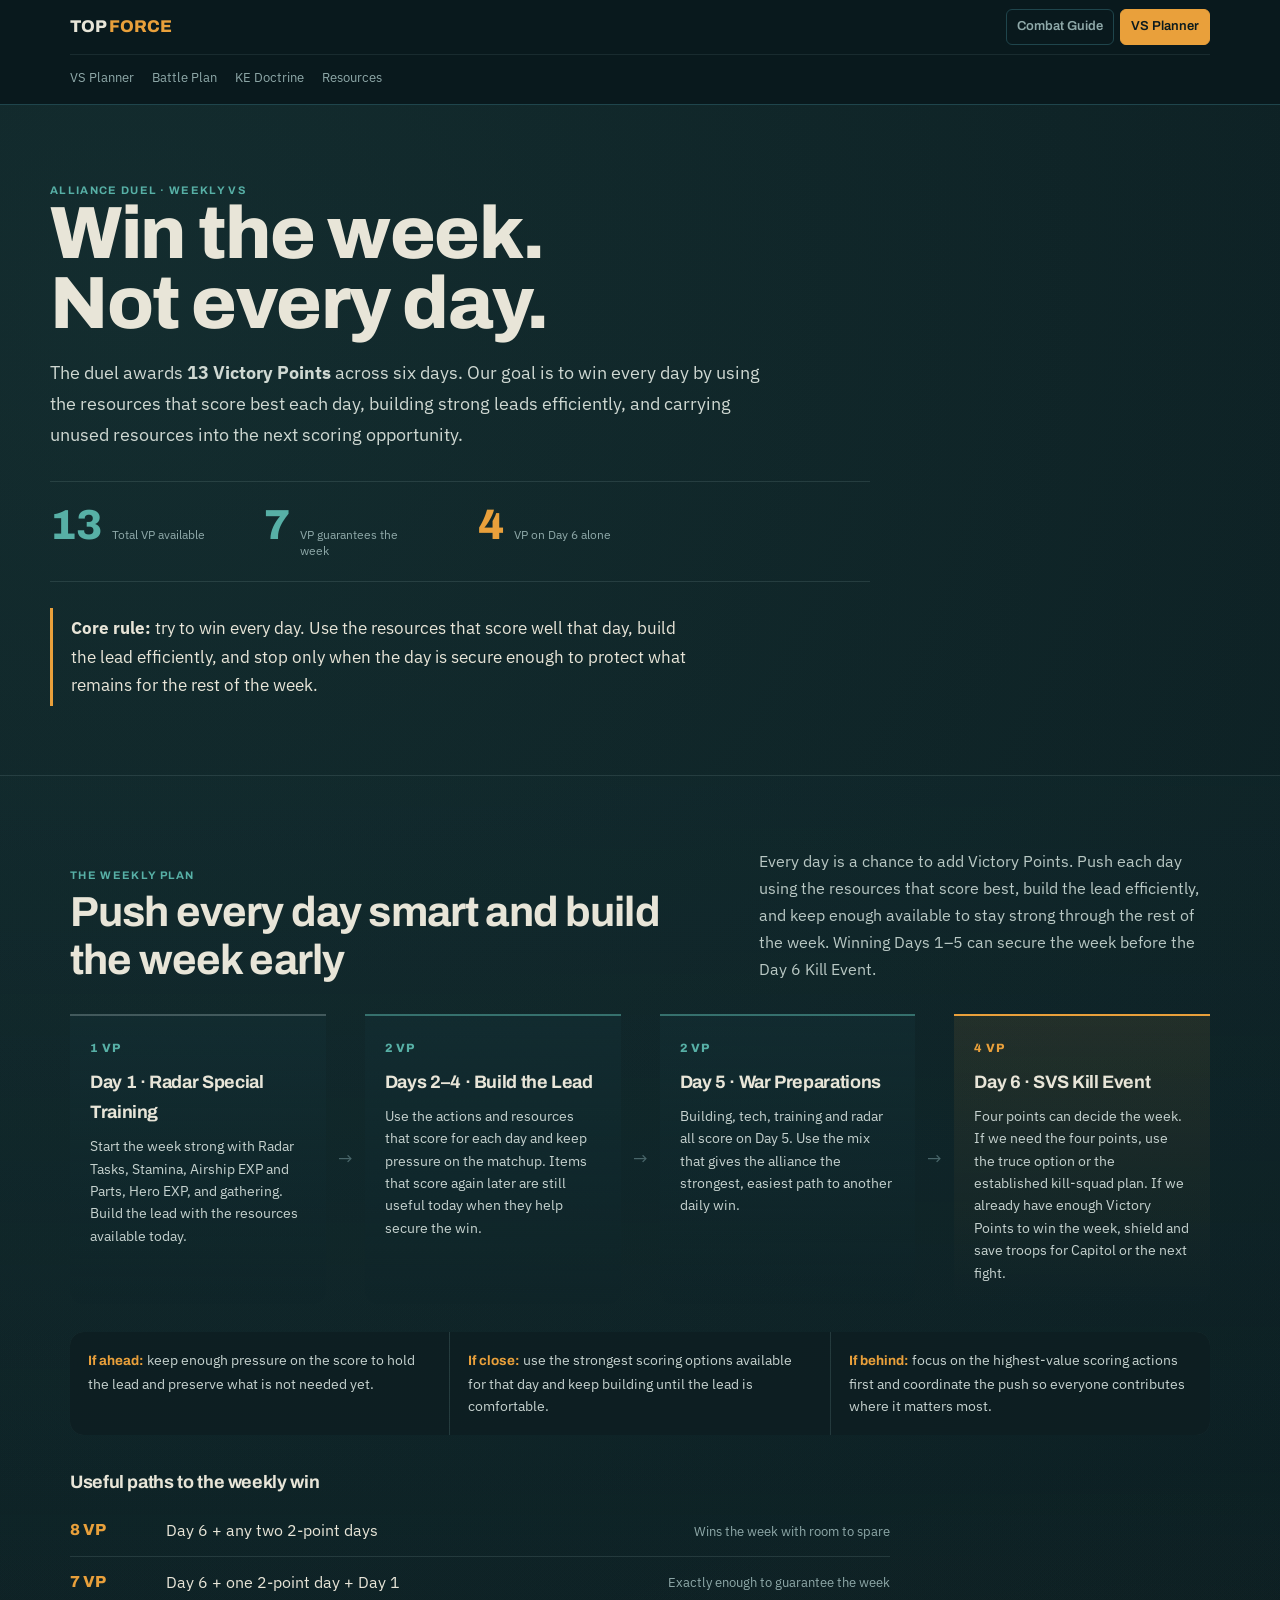
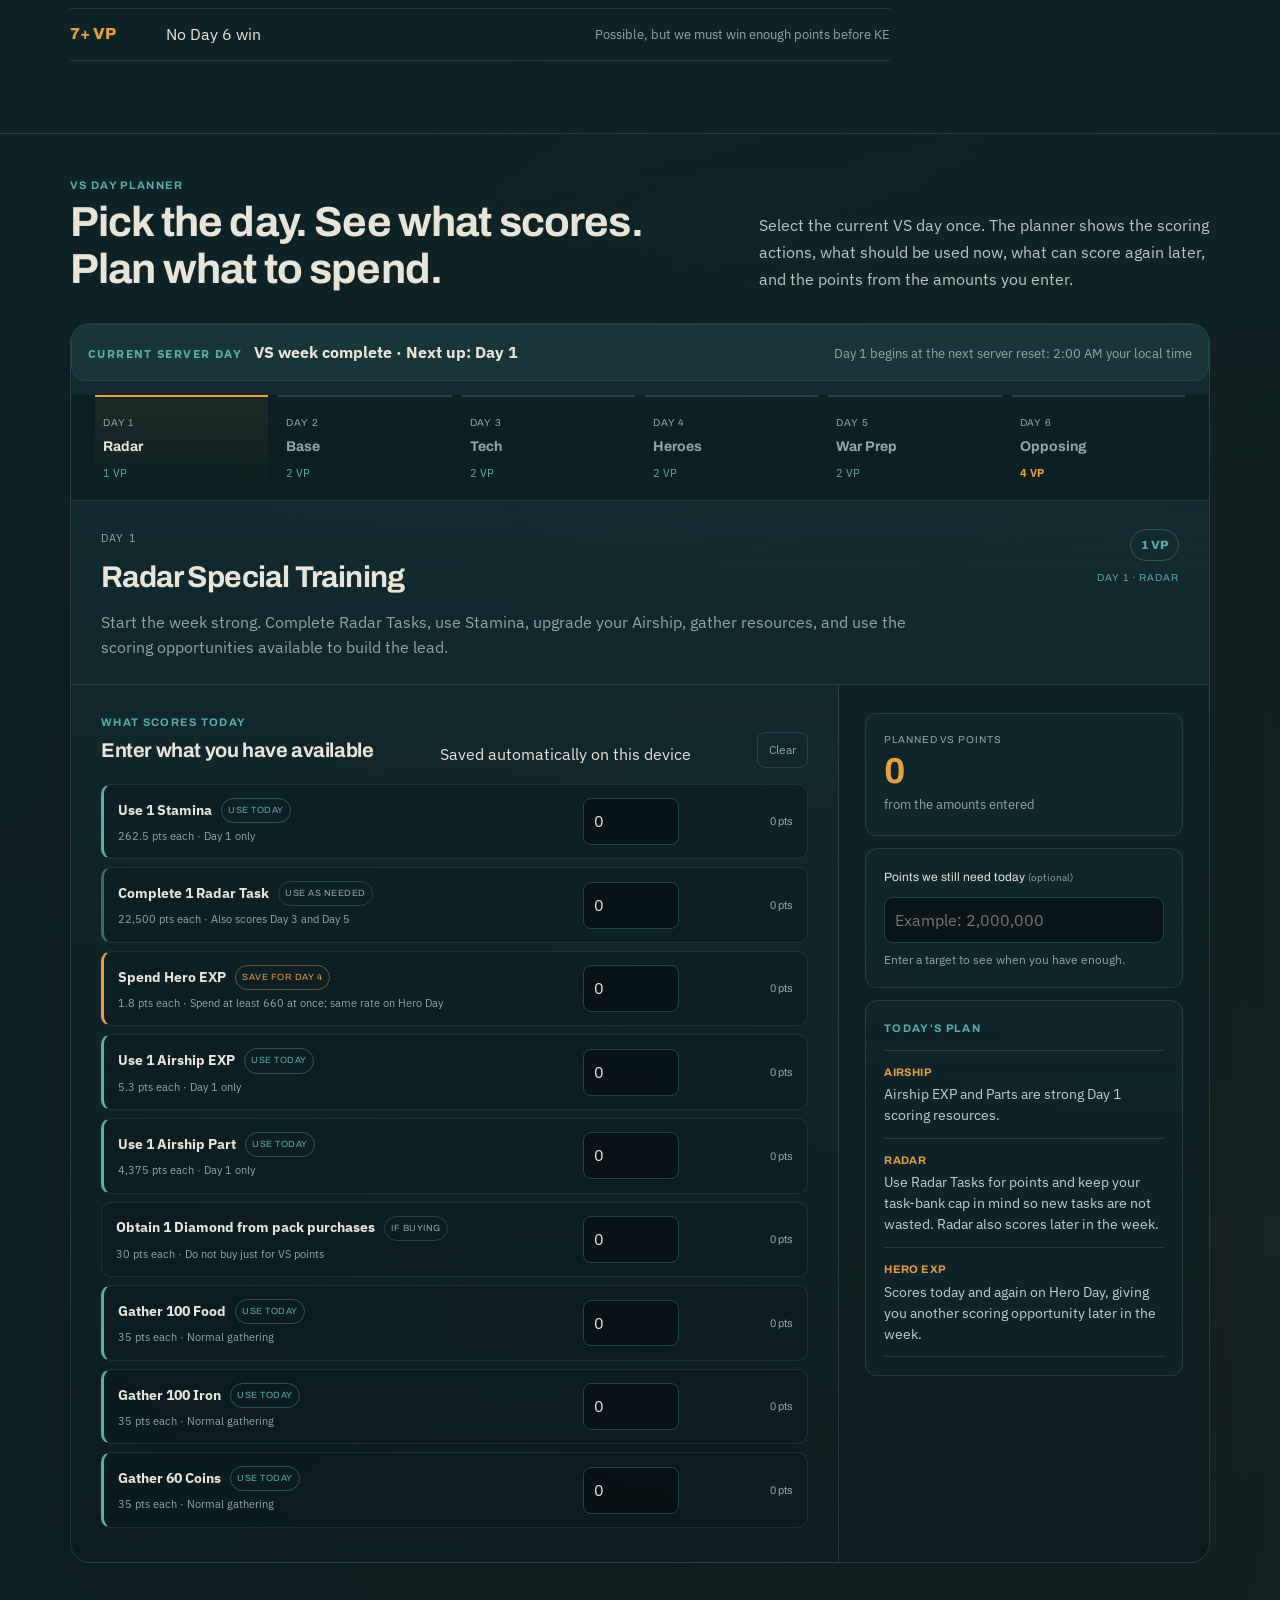
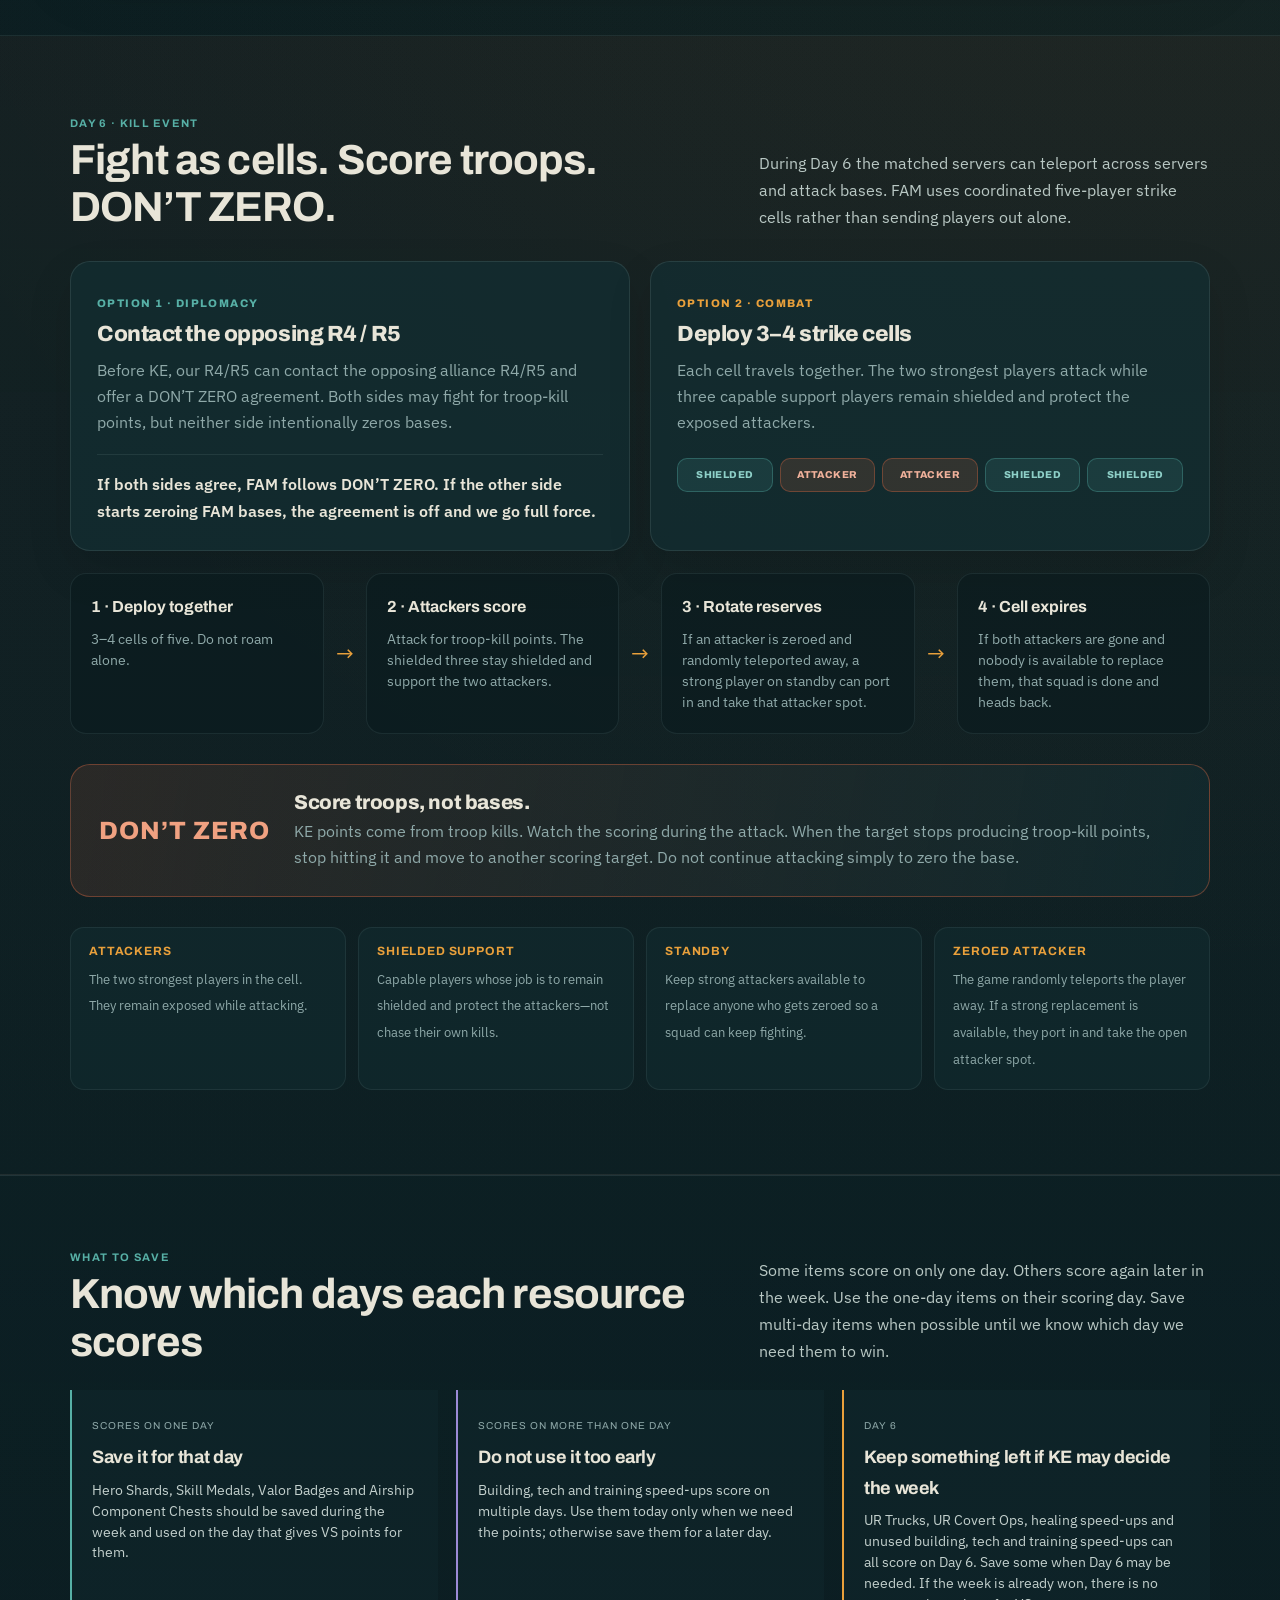
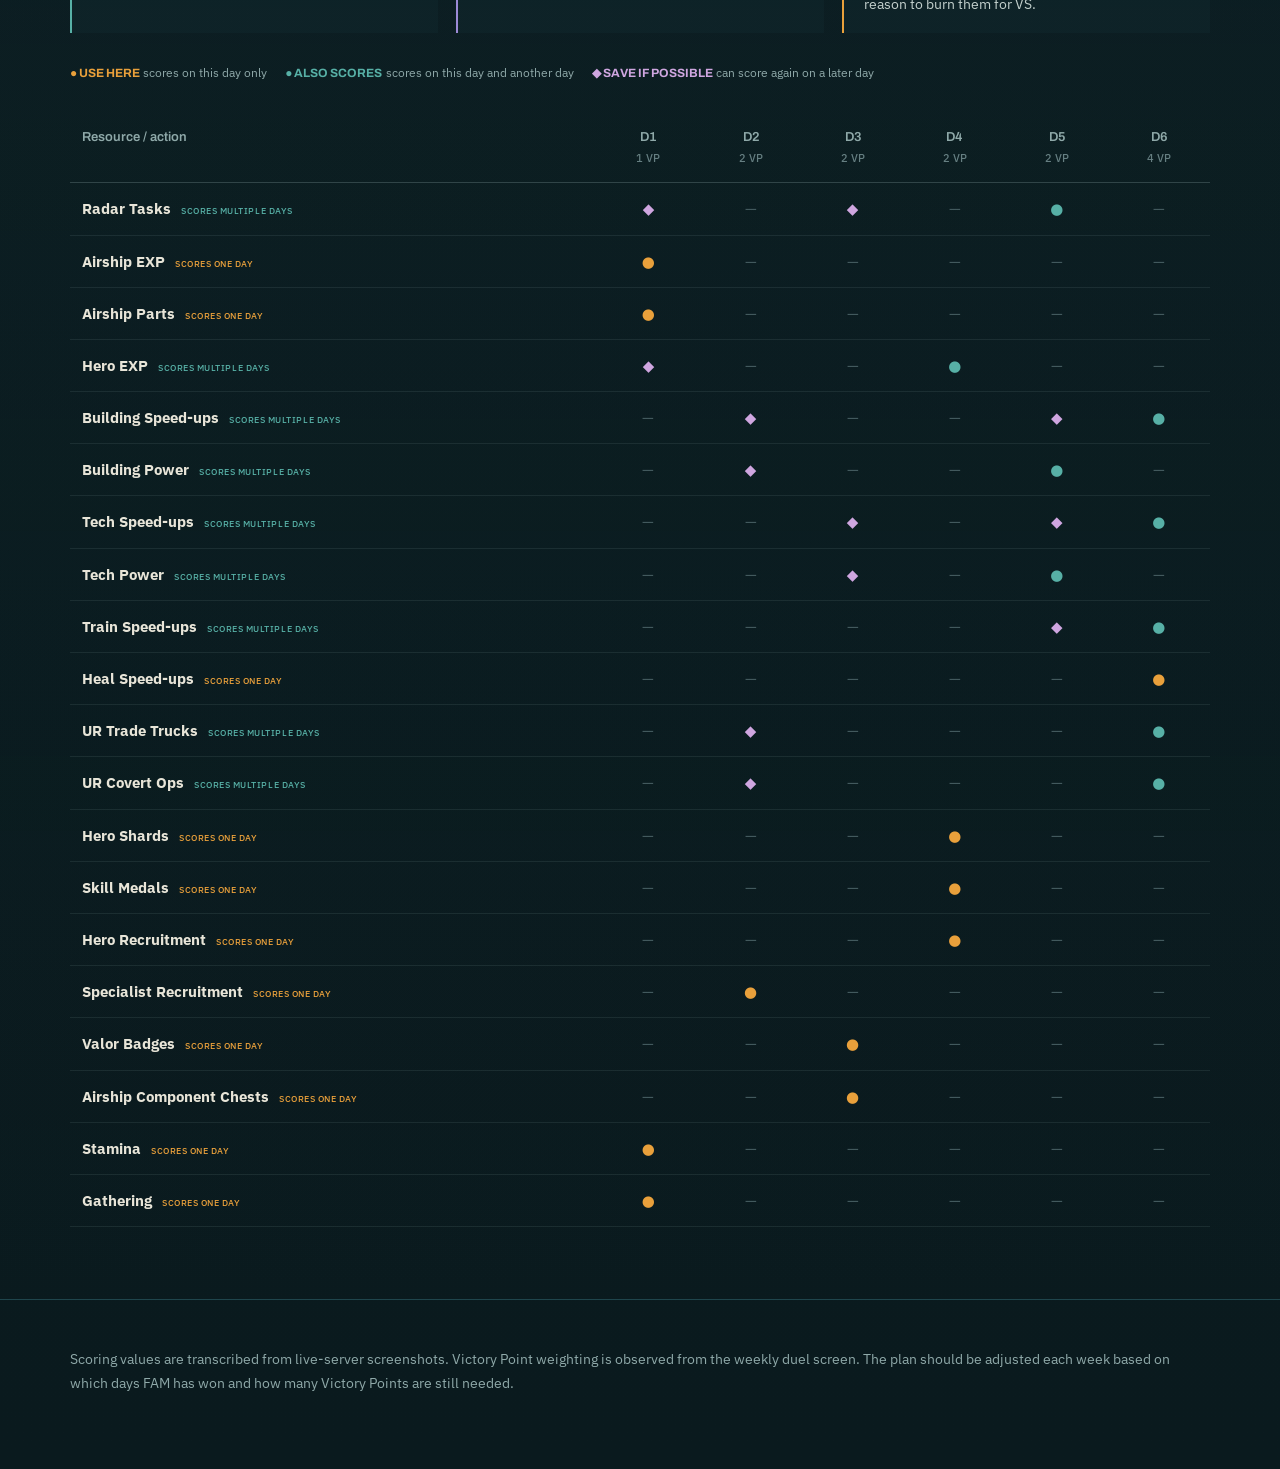
==== vs-battle.html @ 9bb554c8 "Add files via upload" ====
<!doctype html>
<html lang="en">
<head>
<meta charset="utf-8">
<meta name="viewport" content="width=device-width, initial-scale=1">
<title>Top Force — VS Battle Planner</title>
<link rel="preconnect" href="https://fonts.googleapis.com">
<link rel="preconnect" href="https://fonts.gstatic.com" crossorigin>
<link href="https://fonts.googleapis.com/css2?family=Archivo:wght@500;600;800&family=IBM+Plex+Sans:wght@400;500;600&display=swap" rel="stylesheet">
<link rel="stylesheet" href="./style.css">
</head>
<body class="vs-page">
<header class="top">
  <div class="wrap">
    <div class="brand">TOP <span>FORCE</span></div>
    <nav class="jump" aria-label="Sections">
      <a href="#planner">VS Planner</a><a href="#battleplan">Battle Plan</a><a href="#ke-doctrine">KE Doctrine</a><a href="#matrix">Resources</a>
    </nav>
    <div class="page-nav" aria-label="Guide pages"><a href="./index.html">Combat Guide</a><a class="active" href="./vs-battle.html">VS Planner</a></div>
  </div>
</header>

<div class="wrap hero vs-hero">
  <div class="hero-kicker">ALLIANCE DUEL · WEEKLY VS</div>
  <h1>Win the week.<br>Not every day.</h1>
  <p class="sub">The duel awards <b>13 Victory Points</b> across six days. Our goal is to win every day by using the resources that score best each day, building strong leads efficiently, and carrying unused resources into the next scoring opportunity.</p>
  <div class="vp-hero-row">
    <div class="vp-stat"><span>13</span><small>Total VP available</small></div>
    <div class="vp-stat"><span>7</span><small>VP guarantees the week</small></div>
    <div class="vp-stat critical"><span>4</span><small>VP on Day 6 alone</small></div>
  </div>
  <p class="thesis"><b>Core rule:</b> try to win every day. Use the resources that score well that day, build the lead efficiently, and stop only when the day is secure enough to protect what remains for the rest of the week.</p>
</div>

<section id="battleplan" class="soft-section">
  <div class="wrap">
    <div class="section-intro">
      <div><span class="section-kicker">THE WEEKLY PLAN</span><h2>Push every day smart and build the week early</h2></div>
      <p>Every day is a chance to add Victory Points. Push each day using the resources that score best, build the lead efficiently, and keep enough available to stay strong through the rest of the week. Winning Days 1–5 can secure the week before the Day 6 Kill Event.</p>
    </div>

    <div class="battle-path">
      <div class="path-card low"><div class="path-vp">1 VP</div><h3>Day 1 · Radar Special Training</h3><p>Start the week strong with Radar Tasks, Stamina, Airship EXP and Parts, Hero EXP, and gathering. Build the lead with the resources available today.</p></div>
      <div class="path-connector">→</div>
      <div class="path-card"><div class="path-vp">2 VP</div><h3>Days 2–4 · Build the Lead</h3><p>Use the actions and resources that score for each day and keep pressure on the matchup. Items that score again later are still useful today when they help secure the win.</p></div>
      <div class="path-connector">→</div>
      <div class="path-card"><div class="path-vp">2 VP</div><h3>Day 5 · War Preparations</h3><p>Building, tech, training and radar all score on Day 5. Use the mix that gives the alliance the strongest, easiest path to another daily win.</p></div>
      <div class="path-connector">→</div>
      <div class="path-card critical"><div class="path-vp">4 VP</div><h3>Day 6 · SVS Kill Event</h3><p>Four points can decide the week. If we need the four points, use the truce option or the established kill-squad plan. If we already have enough Victory Points to win the week, shield and save troops for Capitol or the next fight.</p></div>
    </div>

    <div class="decision-band">
      <div><b>If ahead:</b><span> keep enough pressure on the score to hold the lead and preserve what is not needed yet.</span></div>
      <div><b>If close:</b><span> use the strongest scoring options available for that day and keep building until the lead is comfortable.</span></div>
      <div><b>If behind:</b><span> focus on the highest-value scoring actions first and coordinate the push so everyone contributes where it matters most.</span></div>
    </div>

    <div class="win-combos">
      <h3>Useful paths to the weekly win</h3>
      <div class="combo-row"><span class="combo-score">8 VP</span><span>Day 6 + any two 2-point days</span><small>Wins the week with room to spare</small></div>
      <div class="combo-row"><span class="combo-score">7 VP</span><span>Day 6 + one 2-point day + Day 1</span><small>Exactly enough to guarantee the week</small></div>
      <div class="combo-row"><span class="combo-score">7+ VP</span><span>No Day 6 win</span><small>Possible, but we must win enough points before KE</small></div>
    </div>
  </div>
</section>

<section id="planner" class="planner-section">
  <div class="wrap">
    <div class="section-intro planner-intro">
      <div><span class="section-kicker">VS DAY PLANNER</span><h2>Pick the day. See what scores. Plan what to spend.</h2></div>
      <p>Select the current VS day once. The planner shows the scoring actions, what should be used now, what can score again later, and the points from the amounts you enter.</p>
    </div>

    <div class="planner-shell">
      <div class="server-day-status" id="serverDayStatus">
        <div><span class="server-day-kicker">CURRENT SERVER DAY</span><strong id="serverDayText">Checking...</strong></div>
        <small id="serverResetText"></small>
      </div>
      <div class="week-strip planner-tabs" id="dayTabs"></div>

      <div class="planner-head">
        <div>
          <div class="eyebrow" id="dayLabel">Day 1</div>
          <h3 id="dayName">Radar Special Training</h3>
          <p id="postureCopy" class="planner-posture-copy"></p>
        </div>
        <div class="planner-vp-block">
          <span class="vp-badge" id="dayVP">1 VP</span>
          <span class="posture-label" id="postureLabel">DAY 1 · RADAR</span>
        </div>
      </div>

      <div class="planner-layout">
        <div class="planner-main">
          <div class="planner-subhead">
            <div><span class="section-kicker">WHAT SCORES TODAY</span><h3>Enter what you have available</h3></div>
            <span class="planner-save-note">Saved automatically on this device</span>
            <button class="planner-clear" id="plannerClear" type="button">Clear</button>
          </div>
          <div class="planner-fields" id="plannerFields"></div>
        </div>

        <aside class="planner-side">
          <div class="planner-total-card">
            <span>PLANNED VS POINTS</span>
            <strong id="plannerTotal">0</strong>
            <small>from the amounts entered</small>
          </div>

          <div class="planner-target-card">
            <label for="plannerTarget">Points we still need today <small>(optional)</small></label>
            <input id="plannerTarget" type="number" min="0" step="1" placeholder="Example: 2,000,000">
            <div class="planner-target-status" id="plannerTargetStatus">Enter a target to see when you have enough.</div>
          </div>

          <div class="planner-advice-card">
            <span class="section-kicker">TODAY'S PLAN</span>
            <div id="dayAdvice"></div>
          </div>
        </aside>
      </div>
    </div>
  </div>
</section>

<section id="ke-doctrine" class="ke-section">
  <div class="wrap">
    <div class="section-intro">
      <div><span class="section-kicker">DAY 6 · KILL EVENT</span><h2>Fight as cells. Score troops. DON’T ZERO.</h2></div>
      <p>During Day 6 the matched servers can teleport across servers and attack bases. FAM uses coordinated five-player strike cells rather than sending players out alone.</p>
    </div>

    <div class="ke-command-grid">
      <div class="ke-card truce-card">
        <span class="ke-step">OPTION 1 · DIPLOMACY</span>
        <h3>Contact the opposing R4 / R5</h3>
        <p>Before KE, our R4/R5 can contact the opposing alliance R4/R5 and offer a DON’T ZERO agreement. Both sides may fight for troop-kill points, but neither side intentionally zeros bases.</p>
        <div class="ke-rule">If both sides agree, FAM follows DON’T ZERO. If the other side starts zeroing FAM bases, the agreement is off and we go full force.</div>
      </div>
      <div class="ke-card combat-card">
        <span class="ke-step">OPTION 2 · COMBAT</span>
        <h3>Deploy 3–4 strike cells</h3>
        <p>Each cell travels together. The two strongest players attack while three capable support players remain shielded and protect the exposed attackers.</p>
        <div class="cell-line"><span class="defender">SHIELDED</span><span class="attacker">ATTACKER</span><span class="attacker">ATTACKER</span><span class="defender">SHIELDED</span><span class="defender">SHIELDED</span></div>
      </div>
    </div>

    <div class="ke-flow">
      <div class="ke-flow-card"><b>1 · Deploy together</b><span>3–4 cells of five. Do not roam alone.</span></div>
      <div class="ke-flow-arrow">→</div>
      <div class="ke-flow-card"><b>2 · Attackers score</b><span>Attack for troop-kill points. The shielded three stay shielded and support the two attackers.</span></div>
      <div class="ke-flow-arrow">→</div>
      <div class="ke-flow-card"><b>3 · Rotate reserves</b><span>If an attacker is zeroed and randomly teleported away, a strong player on standby can port in and take that attacker spot.</span></div>
      <div class="ke-flow-arrow">→</div>
      <div class="ke-flow-card"><b>4 · Cell expires</b><span>If both attackers are gone and nobody is available to replace them, that squad is done and heads back.</span></div>
    </div>

    <div class="dont-zero">
      <div class="dz-mark">DON’T ZERO</div>
      <div><h3>Score troops, not bases.</h3><p>KE points come from troop kills. Watch the scoring during the attack. When the target stops producing troop-kill points, stop hitting it and move to another scoring target. Do not continue attacking simply to zero the base.</p></div>
    </div>

    <div class="ke-notes">
      <div><b>Attackers</b><span>The two strongest players in the cell. They remain exposed while attacking.</span></div>
      <div><b>Shielded support</b><span>Capable players whose job is to remain shielded and protect the attackers—not chase their own kills.</span></div>
      <div><b>Standby</b><span>Keep strong attackers available to replace anyone who gets zeroed so a squad can keep fighting.</span></div>
      <div><b>Zeroed attacker</b><span>The game randomly teleports the player away. If a strong replacement is available, they port in and take the open attacker spot.</span></div>
    </div>
  </div>
</section>

<section id="matrix" class="soft-section">
  <div class="wrap">
    <div class="section-intro compact">
      <div><span class="section-kicker">WHAT TO SAVE</span><h2>Know which days each resource scores</h2></div>
      <p>Some items score on only one day. Others score again later in the week. Use the one-day items on their scoring day. Save multi-day items when possible until we know which day we need them to win.</p>
    </div>

    <div class="resource-rule-grid">
      <div class="resource-rule"><span>SCORES ON ONE DAY</span><h3>Save it for that day</h3><p>Hero Shards, Skill Medals, Valor Badges and Airship Component Chests should be saved during the week and used on the day that gives VS points for them.</p></div>
      <div class="resource-rule flex"><span>SCORES ON MORE THAN ONE DAY</span><h3>Do not use it too early</h3><p>Building, tech and training speed-ups score on multiple days. Use them today only when we need the points; otherwise save them for a later day.</p></div>
      <div class="resource-rule critical"><span>DAY 6</span><h3>Keep something left if KE may decide the week</h3><p>UR Trucks, UR Covert Ops, healing speed-ups and unused building, tech and training speed-ups can all score on Day 6. Save some when Day 6 may be needed. If the week is already won, there is no reason to burn them for VS.</p></div>
    </div>

    <div class="matrix-wrap">
      <div class="legend"><span><b class="ldedicated">● USE HERE</b> scores on this day only</span><span><b class="lscore">● ALSO SCORES</b> scores on this day and another day</span><span><b class="lreserve">◆ SAVE IF POSSIBLE</b> can score again on a later day</span></div>
      <div style="overflow-x:auto">
        <table class="matrix">
          <thead><tr><th>Resource / action</th><th>D1<br><small>1 VP</small></th><th>D2<br><small>2 VP</small></th><th>D3<br><small>2 VP</small></th><th>D4<br><small>2 VP</small></th><th>D5<br><small>2 VP</small></th><th>D6<br><small>4 VP</small></th></tr></thead>
          <tbody id="matrixBody"></tbody>
        </table>
      </div>
    </div>
  </div>
</section>

<footer><div class="wrap"><p>Scoring values are transcribed from live-server screenshots. Victory Point weighting is observed from the weekly duel screen. The plan should be adjusted each week based on which days FAM has won and how many Victory Points are still needed.</p></div></footer>

<script>
const DAYS={
1:{name:'Radar Special Training',vp:1,posture:'DAY 1 · RADAR',postureCopy:'Start the week strong. Complete Radar Tasks, use Stamina, upgrade your Airship, gather resources, and use the scoring opportunities available to build the lead.',scores:[
 {label:'Use 1 Stamina',rate:262.5,status:'USE TODAY',tone:'use',note:'Day 1 only'},
 {label:'Complete 1 Radar Task',rate:22500,status:'USE AS NEEDED',tone:'flex',note:'Also scores Day 3 and Day 5'},
 {label:'Spend Hero EXP',rate:1.8,status:'SAVE FOR DAY 4',tone:'save',note:'Spend at least 660 at once; same rate on Hero Day'},
 {label:'Use 1 Airship EXP',rate:5.3,status:'USE TODAY',tone:'use',note:'Day 1 only'},
 {label:'Use 1 Airship Part',rate:4375,status:'USE TODAY',tone:'use',note:'Day 1 only'},
 {label:'Obtain 1 Diamond from pack purchases',rate:30,status:'IF BUYING',tone:'neutral',note:'Do not buy just for VS points'},
 {label:'Gather 100 Food',rate:35,status:'USE TODAY',tone:'use',note:'Normal gathering'},
 {label:'Gather 100 Iron',rate:35,status:'USE TODAY',tone:'use',note:'Normal gathering'},
 {label:'Gather 60 Coins',rate:35,status:'USE TODAY',tone:'use',note:'Normal gathering'}],
 advice:['AIRSHIP: Airship EXP and Parts are strong Day 1 scoring resources.','RADAR: Use Radar Tasks for points and keep your task-bank cap in mind so new tasks are not wasted. Radar also scores later in the week.','HERO EXP: Scores today and again on Hero Day, giving you another scoring opportunity later in the week.']},
2:{name:'Base Development',vp:2,posture:'2 VP DAY',postureCopy:'Use the items that naturally belong on Day 2 first. Building speed-ups can score again on Day 5 and Day 6, so do not burn them unless we need the points.',scores:[
 {label:'1 minute Building Speed-up',rate:112.5,status:'SAVE IF POSSIBLE',tone:'save',note:'Also scores Day 5 and Day 6'},
 {label:'Increase Building Power by 1',rate:19.5,status:'USE WITH UPGRADES',tone:'flex',note:'Also scores Day 5'},
 {label:'Escort 1 UR Trade Truck',rate:175000,status:'USE TODAY',tone:'use',note:'Also scores Day 6'},
 {label:'Complete 1 UR Covert Ops',rate:131250,status:'USE TODAY',tone:'use',note:'Also scores Day 6'},
 {label:'Obtain 1 Diamond from pack purchases',rate:30,status:'IF BUYING',tone:'neutral',note:'Do not buy just for VS points'},
 {label:'Recruit Specialists 1 time',rate:2625,status:'USE TODAY',tone:'use',note:'Day 2 scoring'}],
 advice:['USE: UR Trucks, UR Covert Ops and Specialist recruits saved for Day 2.','BUILD: Complete upgrades you already need.','SAVE: Building speed-ups if the day is secure; they score again later.']},
3:{name:'Tech Advancements',vp:2,posture:'TECH DAY',postureCopy:'Valor Badges and Airship Component Chests belong here. Tech speed-ups score again on Day 5 and Day 6, so use only what we need.',scores:[
 {label:'1 minute Tech Speed-up',rate:112.5,status:'SAVE IF POSSIBLE',tone:'save',note:'Also scores Day 5 and Day 6'},
 {label:'Increase Tech Power by 1',rate:19,status:'USE WITH UPGRADES',tone:'flex',note:'Also scores Day 5'},
 {label:'Use 1 Valor Badge',rate:525,status:'USE TODAY',tone:'use',note:'Day 3 only'},
 {label:'Complete 1 Radar Task',rate:22500,status:'USE AS NEEDED',tone:'flex',note:'Also scores Day 5'},
 {label:'Obtain 1 Diamond from pack purchases',rate:30,status:'IF BUYING',tone:'neutral',note:'Do not buy just for VS points'},
 {label:'Open 1 Lv.1 Airship Component Chest',rate:1925,status:'USE TODAY',tone:'use',note:'Day 3 only'},
 {label:'Open 1 Lv.2 Airship Component Chest',rate:5775,status:'USE TODAY',tone:'use',note:'Day 3 only'},
 {label:'Open 1 Lv.3 Airship Component Chest',rate:17500,status:'USE TODAY',tone:'use',note:'Day 3 only'},
 {label:'Open 1 Lv.4 Airship Component Chest',rate:52500,status:'EVENT LISTED',tone:'neutral',note:'Not yet seen in normal inventory'},
 {label:'Open 1 Lv.5 Airship Component Chest',rate:157500,status:'EVENT LISTED',tone:'neutral',note:'Not yet seen in normal inventory'},
 {label:'Open 1 Lv.6 Airship Component Chest',rate:472500,status:'EVENT LISTED',tone:'neutral',note:'Not yet seen in normal inventory'}],
 advice:['USE: Valor Badges and Airship Component Chests.','RADAR: Use if needed, but it also scores Day 5.','SAVE: Tech speed-ups if the day is secure because they score again on Days 5 and 6.']},
4:{name:'Heroes Progression',vp:2,posture:'HERO DAY',postureCopy:'This is where the Hero resources saved during the week should be used. Hero recruiting, shards, medals and Hero EXP all score here.',scores:[
 {label:'Recruit Heroes 1 time',rate:3375,status:'USE TODAY',tone:'use',note:'Hero Day'},
 {label:'Spend Hero EXP',rate:1.8,status:'USE TODAY',tone:'use',note:'Spend at least 660 at once'},
 {label:'Use 1 UR Hero Shard',rate:17500,status:'USE TODAY',tone:'use',note:'Hero Day'},
 {label:'Use 1 SSR Hero Shard',rate:6125,status:'USE TODAY',tone:'use',note:'Hero Day'},
 {label:'Use 1 SR Hero Shard',rate:1750,status:'USE TODAY',tone:'use',note:'Hero Day'},
 {label:'Use 1 Skill Medal',rate:17.5,status:'USE TODAY',tone:'use',note:'Hero Day'},
 {label:'Obtain 1 Diamond from pack purchases',rate:30,status:'IF BUYING',tone:'neutral',note:'Do not buy just for VS points'}],
 advice:['USE: Hero Shards, Skill Medals and Hero recruitment saved during the week.','USE: Hero EXP here whenever possible.','STOP: Once the day is secure, save remaining Hero resources for next week.']},
5:{name:'War Preparations',vp:2,posture:'WAR PREPARATIONS',postureCopy:'Building, tech, training and Radar all score on Day 5. This is a broad scoring day, so use what we need and stop once the day is secure.',scores:[
 {label:'Complete 1 Radar Task',rate:22500,status:'USE TODAY',tone:'use',note:'Last VS scoring day this week for Radar'},
 {label:'1 minute Building Speed-up',rate:112.5,status:'USE AS NEEDED',tone:'flex',note:'Also scores Day 6'},
 {label:'Increase Building Power by 1',rate:19.5,status:'USE TODAY',tone:'use',note:'Building scoring'},
 {label:'1 minute Tech Speed-up',rate:112.5,status:'USE AS NEEDED',tone:'flex',note:'Also scores Day 6'},
 {label:'Increase Tech Power by 1',rate:19,status:'USE TODAY',tone:'use',note:'Tech scoring'},
 {label:'1 minute Train Speed-up',rate:112.5,status:'USE AS NEEDED',tone:'flex',note:'Also scores Day 6'},
 {label:'Train 1 Lv.1 unit',rate:38,status:'USE TODAY',tone:'use',note:'Training score'},
 {label:'Train 1 Lv.2 unit',rate:57,status:'USE TODAY',tone:'use',note:'Training score'},
 {label:'Train 1 Lv.3 unit',rate:76,status:'USE TODAY',tone:'use',note:'Training score'},
 {label:'Train 1 Lv.4 unit',rate:95,status:'USE TODAY',tone:'use',note:'Training score'},
 {label:'Train 1 Lv.5 unit',rate:114,status:'USE TODAY',tone:'use',note:'Training score'},
 {label:'Train 1 Lv.6 unit',rate:133,status:'USE TODAY',tone:'use',note:'Training score'},
 {label:'Train 1 Lv.7 unit',rate:152,status:'USE TODAY',tone:'use',note:'Training score'},
 {label:'Train 1 Lv.8 unit',rate:171,status:'USE TODAY',tone:'use',note:'Training score'},
 {label:'Train 1 Lv.9 unit',rate:190,status:'USE TODAY',tone:'use',note:'Training score'},
 {label:'Train 1 Lv.10 unit',rate:209,status:'USE TODAY',tone:'use',note:'Training score'},
 {label:'Obtain 1 Diamond from pack purchases',rate:30,status:'IF BUYING',tone:'neutral',note:'Do not buy just for VS points'}],
 advice:['USE: Building, tech, training and Radar as needed.','UPGRADE: Use the event to complete upgrades you already want.','STOP: Once Day 5 is won, keep remaining speed-ups for Day 6 if needed or next week.']},
6:{name:'Opposing Forces · SVS Kill Event',vp:4,posture:'SVS KILL EVENT',postureCopy:'Day 6 is worth four Victory Points. If the week still depends on it, fight using the established plan. If the week is already mathematically won, shield and preserve troops for Capitol.',scores:[
 {label:'Escort 1 UR Trade Truck',rate:175000,status:'USE TODAY',tone:'use',note:'Day 6 scoring'},
 {label:'Complete 1 UR Covert Ops',rate:131250,status:'USE TODAY',tone:'use',note:'Day 6 scoring'},
 {label:'1 minute Building Speed-up',rate:112.5,status:'USE IF NEEDED',tone:'flex',note:'Use only if Day 6 points matter'},
 {label:'1 minute Tech Speed-up',rate:112.5,status:'USE IF NEEDED',tone:'flex',note:'Use only if Day 6 points matter'},
 {label:'1 minute Train Speed-up',rate:112.5,status:'USE IF NEEDED',tone:'flex',note:'Use only if Day 6 points matter'},
 {label:'1 minute Heal Speed-up',rate:112.5,status:'USE IF FIGHTING',tone:'flex',note:'Combat recovery'},
 {label:'Kill 1 Lv.1 enemy unit',rate:3.8,status:'KE SCORE',tone:'combat',note:'Troop kill'},
 {label:'Kill 1 Lv.2 enemy unit',rate:5.7,status:'KE SCORE',tone:'combat',note:'Troop kill'},
 {label:'Kill 1 Lv.3 enemy unit',rate:7.6,status:'KE SCORE',tone:'combat',note:'Troop kill'},
 {label:'Kill 1 Lv.4 enemy unit',rate:9.5,status:'KE SCORE',tone:'combat',note:'Troop kill'},
 {label:'Kill 1 Lv.5 enemy unit',rate:11.4,status:'KE SCORE',tone:'combat',note:'Troop kill'},
 {label:'Kill 1 Lv.6 enemy unit',rate:13.3,status:'KE SCORE',tone:'combat',note:'Troop kill'},
 {label:'Kill 1 Lv.7 enemy unit',rate:15.2,status:'KE SCORE',tone:'combat',note:'Troop kill'},
 {label:'Kill 1 Lv.8 enemy unit',rate:17.1,status:'KE SCORE',tone:'combat',note:'Troop kill'},
 {label:'Kill 1 Lv.9 enemy unit',rate:19,status:'KE SCORE',tone:'combat',note:'Troop kill'},
 {label:'Kill 1 Lv.10 enemy unit',rate:20.9,status:'KE SCORE',tone:'combat',note:'Troop kill'},
 {label:'Lose 1 Lv.1 own unit',rate:3.5,status:'KE SCORE',tone:'combat',note:'Own troop loss also scores'},
 {label:'Lose 1 Lv.2 own unit',rate:5.3,status:'KE SCORE',tone:'combat',note:'Own troop loss also scores'},
 {label:'Lose 1 Lv.3 own unit',rate:7,status:'KE SCORE',tone:'combat',note:'Own troop loss also scores'},
 {label:'Lose 1 Lv.4 own unit',rate:8.8,status:'KE SCORE',tone:'combat',note:'Own troop loss also scores'},
 {label:'Lose 1 Lv.5 own unit',rate:10.5,status:'KE SCORE',tone:'combat',note:'Own troop loss also scores'},
 {label:'Lose 1 Lv.6 own unit',rate:12.3,status:'KE SCORE',tone:'combat',note:'Own troop loss also scores'},
 {label:'Lose 1 Lv.7 own unit',rate:14,status:'KE SCORE',tone:'combat',note:'Own troop loss also scores'},
 {label:'Lose 1 Lv.8 own unit',rate:15.8,status:'KE SCORE',tone:'combat',note:'Own troop loss also scores'},
 {label:'Lose 1 Lv.9 own unit',rate:17.5,status:'KE SCORE',tone:'combat',note:'Own troop loss also scores'},
 {label:'Lose 1 Lv.10 own unit',rate:19.3,status:'KE SCORE',tone:'combat',note:'Own troop loss also scores'},
 {label:'Obtain 1 Diamond from pack purchases',rate:30,status:'IF BUYING',tone:'neutral',note:'Do not buy just for VS points'}],
 advice:['DON’T ZERO: R4/R5 can ask the opposing alliance to fight for troop-kill points without intentionally zeroing bases.','IF THEY ZERO US: The agreement is off and FAM goes full force.','KILL SQUADS: Use the established 3–4 squads of five with 2 attackers and 3 shielded support.','IF WEEK IS WON: Shield and preserve troops/resources for Capitol instead.']}
};
const SHORT=['Radar','Base','Tech','Heroes','War Prep','Opposing'];
const fmt=n=>Number(n).toLocaleString(undefined,{maximumFractionDigits:1});
const tabs=document.getElementById('dayTabs');
const STORAGE_KEY='topForceVsPlannerV1';
let plannerState={activeDay:1,values:{},targets:{}};
try{
 const saved=localStorage.getItem(STORAGE_KEY);
 if(saved) plannerState={...plannerState,...JSON.parse(saved)};
}catch(e){}
function getServerVsDay(){
 // Server reset is 02:00 UTC (10 PM Eastern while daylight saving time is active).
 // Shift UTC back two hours so midnight in the shifted date equals server reset.
 const now=new Date();
 const serverDate=new Date(now.getTime()-(2*60*60*1000));
 const dow=serverDate.getUTCDay(); // Sun=0, Mon=1 ... Sat=6
 return dow>=1 && dow<=6 ? dow : 0;
}
function getNextReset(){
 const now=new Date();
 const y=now.getUTCFullYear(),m=now.getUTCMonth(),d=now.getUTCDate();
 let reset=new Date(Date.UTC(y,m,d,2,0,0,0));
 if(reset<=now) reset=new Date(reset.getTime()+24*60*60*1000);
 return reset;
}
const detectedServerDay=getServerVsDay();
let activeDay=detectedServerDay || 1;
function savePlannerState(){
 plannerState.activeDay=activeDay;
 try{localStorage.setItem(STORAGE_KEY,JSON.stringify(plannerState));}catch(e){}
}
function getDayValues(d){return plannerState.values[String(d)]||{};}
function setDayValue(d,label,value){
 const key=String(d);
 if(!plannerState.values[key]) plannerState.values[key]={};
 if(value==='' || Number(value)===0) delete plannerState.values[key][label];
 else plannerState.values[key][label]=value;
 savePlannerState();
}
for(let d=1;d<=6;d++){
 const b=document.createElement('button'); b.className='week-day'; b.dataset.day=d;
 b.innerHTML='<span class="day-num">DAY '+d+'</span><strong>'+SHORT[d-1]+'</strong><span class="day-vp">'+DAYS[d].vp+' VP</span>';
 if(detectedServerDay===d){ b.classList.add('server-today'); b.setAttribute('data-today','TODAY'); }
 b.addEventListener('click',()=>showDay(d)); tabs.appendChild(b);
}
function updateServerDayStatus(){
 const reset=getNextReset();
 const resetText=reset.toLocaleTimeString([], {hour:'numeric',minute:'2-digit'});
 if(detectedServerDay){
   document.getElementById('serverDayText').textContent='Day '+detectedServerDay+' · '+DAYS[detectedServerDay].name;
   document.getElementById('serverResetText').textContent='Next server reset: '+resetText+' your local time';
 }else{
   document.getElementById('serverDayText').textContent='VS week complete · Next up: Day 1';
   document.getElementById('serverResetText').textContent='Day 1 begins at the next server reset: '+resetText+' your local time';
 }
}
updateServerDayStatus();
function fieldMarkup(s,i){
 const saved=getDayValues(activeDay)[s.label] ?? 0;
 return '<div class="planner-field '+s.tone+'">'+
   '<div class="planner-field-copy"><div class="planner-field-title"><b>'+s.label+'</b><span class="planner-tag '+s.tone+'">'+s.status+'</span></div>'+
   '<small>'+fmt(s.rate)+' pts each · '+s.note+'</small></div>'+
   '<div class="planner-field-entry"><input type="number" min="0" step="1" value="'+saved+'" data-rate="'+s.rate+'" data-index="'+i+'" data-label="'+s.label.replace(/&/g,'&amp;').replace(/"/g,'&quot;')+'" aria-label="'+s.label+' amount"><span class="planner-field-points">0 pts</span></div></div>';
}
function showDay(d){
 activeDay=d;
 document.querySelectorAll('.week-day').forEach(b=>b.classList.toggle('active',+b.dataset.day===d));
 const x=DAYS[d];
 document.getElementById('dayLabel').textContent='Day '+d;
 document.getElementById('dayName').textContent=x.name;
 document.getElementById('dayVP').textContent=x.vp+' VP';
 document.getElementById('dayVP').classList.toggle('critical',x.vp===4);
 document.getElementById('postureLabel').textContent=x.posture;
 document.getElementById('postureLabel').classList.toggle('critical',x.vp===4);
 document.getElementById('postureCopy').textContent=x.postureCopy;
 document.getElementById('plannerFields').innerHTML=x.scores.map(fieldMarkup).join('');
 document.getElementById('dayAdvice').innerHTML='<div class="advice-stack">'+x.advice.map(a=>{const p=a.split(':');return '<div class="advice-item"><b>'+p[0]+'</b><span>'+p.slice(1).join(':')+'</span></div>'}).join('')+'</div>';
 document.getElementById('plannerTarget').value=plannerState.targets[String(d)] ?? '';
 document.querySelectorAll('#plannerFields input').forEach(i=>i.addEventListener('input',()=>{setDayValue(activeDay,i.dataset.label,i.value);calcPlanner();}));
 savePlannerState();
 calcPlanner();
}
function calcPlanner(){
 let total=0;
 document.querySelectorAll('#plannerFields input').forEach(i=>{
   const pts=(+i.value||0)*(+i.dataset.rate||0); total+=pts;
   i.closest('.planner-field-entry').querySelector('.planner-field-points').textContent=Math.round(pts).toLocaleString()+' pts';
 });
 document.getElementById('plannerTotal').textContent=Math.round(total).toLocaleString();
 updateTarget(total);
}
function updateTarget(total){
 const target=+document.getElementById('plannerTarget').value||0;
 const status=document.getElementById('plannerTargetStatus');
 status.classList.remove('enough','short');
 if(!target){status.textContent='Enter a target to see when you have enough.';return;}
 const diff=target-total;
 if(diff<=0){status.textContent='Target reached. Keep watching the score and use additional resources if the lead needs support.';status.classList.add('enough');}
 else{status.textContent=Math.round(diff).toLocaleString()+' more VS points needed.';status.classList.add('short');}
}
document.getElementById('plannerTarget').addEventListener('input',e=>{
 const key=String(activeDay);
 if(e.target.value==='') delete plannerState.targets[key];
 else plannerState.targets[key]=e.target.value;
 savePlannerState();
 calcPlanner();
});
document.getElementById('plannerClear').addEventListener('click',()=>{
 delete plannerState.values[String(activeDay)];
 document.querySelectorAll('#plannerFields input').forEach(i=>i.value=0);
 savePlannerState();
 calcPlanner();
});
showDay(activeDay);

const MATRIX=[
 ['Radar Tasks',[1,3,5]],['Airship EXP',[1]],['Airship Parts',[1]],['Hero EXP',[1,4]],
 ['Building Speed-ups',[2,5,6]],['Building Power',[2,5]],['Tech Speed-ups',[3,5,6]],['Tech Power',[3,5]],
 ['Train Speed-ups',[5,6]],['Heal Speed-ups',[6]],['UR Trade Trucks',[2,6]],['UR Covert Ops',[2,6]],
 ['Hero Shards',[4]],['Skill Medals',[4]],['Hero Recruitment',[4]],['Specialist Recruitment',[2]],
 ['Valor Badges',[3]],['Airship Component Chests',[3]],['Stamina',[1]],['Gathering',[1]]
];
document.getElementById('matrixBody').innerHTML=MATRIX.map(r=>{
 const last=Math.max(...r[1]); const oneDay=r[1].length===1; const label=oneDay?'scores one day':'scores multiple days';
 return '<tr><td><b>'+r[0]+'</b><small class="rowtype '+(oneDay?'dedicated':'flex')+'">'+label+'</small></td>'+[1,2,3,4,5,6].map(d=>{
   if(!r[1].includes(d)) return '<td class="no">—</td>';
   if(oneDay) return '<td class="best">●</td>';
   if(d<last) return '<td class="reserve">◆</td>';
   return '<td class="yes">●</td>';
 }).join('')+'</tr>';
}).join('');
</script>
</body>
</html>
---- style.css ----
:root{
  --void:#0A1A1E;
  --deep:#0E2328;
  --panel:#132E33;
  --line:#1F454C;
  --parch:#E8E5D8;
  --muted:#8FA9A9;
  --amber:#E9A03B;
  --teal:#57B0A6;
  --rust:#C4603F;
  --maxw:1180px;
}
*{box-sizing:border-box}
html{scroll-behavior:smooth}
@media (prefers-reduced-motion:reduce){html{scroll-behavior:auto}*{animation:none!important;transition:none!important}}
body{
  margin:0;background:var(--void);color:var(--parch);
  font-family:"IBM Plex Sans",system-ui,sans-serif;font-size:16px;line-height:1.6;
  background-image:
    radial-gradient(circle at 12% 8%, rgba(87,176,166,.10), transparent 42%),
    radial-gradient(circle at 88% 72%, rgba(233,160,59,.07), transparent 45%),
    repeating-linear-gradient(0deg,transparent 0 47px,rgba(143,169,169,.045) 47px 48px),
    repeating-linear-gradient(90deg,transparent 0 47px,rgba(143,169,169,.045) 47px 48px);
}
h1,h2,h3,h4{font-family:Archivo,system-ui,sans-serif;letter-spacing:-.02em;margin:0}
a{color:var(--teal)}
.wrap{max-width:var(--maxw);margin:0 auto;padding:0 20px}

/* ---- masthead ---- */
header.top{border-bottom:1px solid var(--line);background:rgba(10,26,30,.86);backdrop-filter:blur(6px);position:sticky;top:0;z-index:40}
.top .wrap{display:flex;align-items:center;gap:18px;height:58px}
.brand{font-family:Archivo;font-weight:800;font-size:17px;white-space:nowrap}
.brand span{color:var(--amber)}
nav.jump{display:flex;gap:16px;overflow-x:auto;scrollbar-width:none}
nav.jump::-webkit-scrollbar{display:none}
nav.jump a{color:var(--muted);text-decoration:none;font-size:14px;white-space:nowrap;padding:4px 0;border-bottom:2px solid transparent}
nav.jump a:hover,nav.jump a:focus-visible{color:var(--parch);border-bottom-color:var(--amber)}

/* ---- hero ---- */
.hero{padding:64px 0 34px}
.hero h1{font-size:clamp(38px,6.4vw,74px);font-weight:800;line-height:.95}
.hero .sub{max-width:60ch;margin-top:18px;font-size:18px;color:#CFD8D2}
.hero .meta{margin-top:22px;color:var(--muted);font-size:14px}
.thesis{margin-top:26px;border-left:3px solid var(--amber);padding:6px 0 6px 18px;max-width:64ch;font-size:17px}

/* ---- generic section ---- */
section{padding:52px 0;border-top:1px solid var(--line)}
section h2{font-size:clamp(24px,3.2vw,34px);font-weight:700}
section h2 .num{color:var(--amber);font-weight:600;margin-right:12px}
.lede{color:var(--muted);max-width:70ch;margin-top:10px}
.grid2{display:grid;gap:26px;grid-template-columns:1fr 1fr}
@media(max-width:820px){.grid2{grid-template-columns:1fr}}

/* ---- map ---- */
.mapwrap{display:grid;grid-template-columns:1.05fr .95fr;gap:34px;margin-top:28px;align-items:start}
@media(max-width:900px){.mapwrap{grid-template-columns:1fr}}
.lanes{display:grid;grid-template-columns:1fr 1fr;gap:0 16px;position:relative}
.lanehead{font-family:Archivo;font-weight:600;font-size:13px;color:var(--muted);padding-bottom:10px;border-bottom:1px solid var(--line);margin-bottom:14px}
.lane{position:relative;padding:0 0 0 26px}
.lane::before{content:"";position:absolute;left:9px;top:6px;bottom:6px;width:2px;background:linear-gradient(var(--line),var(--line))}
.node{display:block;width:100%;text-align:left;position:relative;background:none;border:0;color:inherit;
  font:inherit;padding:9px 10px 9px 4px;margin:0 0 8px;cursor:pointer;border-radius:6px;min-height:62px}
.node:hover{background:rgba(87,176,166,.08)}
.node:focus-visible{outline:2px solid var(--amber);outline-offset:2px}
.node .dot{position:absolute;left:-24px;top:15px;width:13px;height:13px;border-radius:50%;
  background:var(--void);border:2px solid var(--line)}
.node .lv{font-family:Archivo;font-weight:600;font-size:15px;display:block}
.node .cap{font-size:12.5px;color:var(--muted);display:block;line-height:1.35}
.node.reached .dot{background:var(--teal);border-color:var(--teal)}
.node.active{background:rgba(233,160,59,.11)}
.node.active .dot{border-color:var(--amber);box-shadow:0 0 0 4px rgba(233,160,59,.16)}
.node.spacer{visibility:hidden;pointer-events:none}

.detail{position:sticky;top:76px;background:var(--panel);border:1px solid var(--line);border-radius:10px;padding:22px}
.detail h3{font-size:24px;font-weight:700}
.tag{display:inline-block;font-size:11.5px;letter-spacing:.04em;padding:2px 8px;border-radius:3px;
  border:1px solid var(--line);color:var(--muted);margin-bottom:12px}
.tag.verified{color:var(--teal);border-color:rgba(87,176,166,.5)}
.tag.observed{color:var(--amber);border-color:rgba(233,160,59,.5)}
.tag.strategy{color:#CFA6E0;border-color:rgba(207,166,224,.45)}
.detail ul{margin:12px 0 0;padding-left:18px}
.detail li{margin-bottom:6px}
.detail .why{margin-top:16px;padding-top:14px;border-top:1px solid var(--line);color:#CFD8D2}
.detail .why b{color:var(--amber);font-weight:600}
.mark{margin-top:18px;display:flex;align-items:center;gap:10px;flex-wrap:wrap}
button.btn{font:inherit;font-size:14px;background:transparent;color:var(--parch);border:1px solid var(--line);
  border-radius:6px;padding:8px 14px;cursor:pointer}
button.btn:hover{border-color:var(--teal);color:var(--teal)}
button.btn:focus-visible{outline:2px solid var(--amber);outline-offset:2px}
button.btn.on{background:rgba(87,176,166,.14);border-color:var(--teal);color:var(--teal)}
.progress{margin-top:22px}
.bar{height:6px;background:var(--deep);border-radius:3px;overflow:hidden;border:1px solid var(--line)}
.bar i{display:block;height:100%;background:var(--teal);width:0}
.progress p{margin:8px 0 0;font-size:13px;color:var(--muted)}

/* ---- priority stack ---- */
.stack{margin-top:24px;border-top:1px solid var(--line)}
.stack details{border-bottom:1px solid var(--line)}
.stack summary{display:flex;gap:16px;align-items:baseline;padding:14px 4px;cursor:pointer;list-style:none}
.stack summary::-webkit-details-marker{display:none}
.stack summary:focus-visible{outline:2px solid var(--amber);outline-offset:-2px}
.stack .rank{font-family:Archivo;font-weight:800;font-size:22px;color:var(--amber);min-width:34px}
.stack .name{font-family:Archivo;font-weight:600;font-size:17px}
.stack p{margin:0 0 16px 50px;color:#CFD8D2;max-width:66ch}

/* ---- triangle ---- */
.triwrap{display:grid;grid-template-columns:1fr 1fr;gap:30px;align-items:center;margin-top:26px}
@media(max-width:820px){.triwrap{grid-template-columns:1fr}}
svg.tri{width:100%;max-width:420px;height:auto;display:block;margin:0 auto}
svg.tri .tnode{cursor:pointer}
svg.tri text{font-family:Archivo;font-weight:600;fill:var(--parch);font-size:15px}
svg.tri .ring{fill:var(--deep);stroke:var(--line);stroke-width:2}
svg.tri .tnode.sel .ring{stroke:var(--amber);fill:rgba(233,160,59,.16)}
svg.tri .tnode.beats .ring{stroke:var(--teal)}
svg.tri .tnode.loses .ring{stroke:var(--rust)}
svg.tri .arrow{stroke:var(--line);stroke-width:2;fill:none}
svg.tri .arrow.lit{stroke:var(--teal)}
.triinfo{background:var(--panel);border:1px solid var(--line);border-radius:10px;padding:20px}
.triinfo h3{font-size:22px}
.triinfo dl{margin:14px 0 0;display:grid;grid-template-columns:auto 1fr;gap:8px 16px;font-size:15px}
.triinfo dt{color:var(--muted)}
.triinfo dd{margin:0}

/* ---- formation ---- */
.slots{display:flex;gap:10px;flex-wrap:wrap;margin-top:20px}
.slot{width:96px;height:96px;border:1px dashed var(--line);border-radius:8px;background:var(--deep);
  color:var(--muted);font:inherit;font-size:14px;cursor:pointer;display:flex;flex-direction:column;
  align-items:center;justify-content:center;gap:4px}
.slot:focus-visible{outline:2px solid var(--amber);outline-offset:2px}
.slot.f{border-style:solid;color:var(--parch)}
.slot.inf{border-color:var(--teal);background:rgba(87,176,166,.12)}
.slot.tank{border-color:var(--amber);background:rgba(233,160,59,.12)}
.slot.air{border-color:#9C8AD6;background:rgba(156,138,214,.14)}
.slot .ico{font-size:22px;line-height:1}
.readout{margin-top:20px;display:flex;align-items:baseline;gap:14px;flex-wrap:wrap}
.readout .big{font-family:Archivo;font-weight:800;font-size:52px;color:var(--amber);line-height:1}
.readout .txt{color:#CFD8D2;max-width:46ch}

/* ---- tables ---- */
table{width:100%;border-collapse:collapse;margin-top:20px;font-size:15px}
th,td{text-align:left;padding:11px 12px;border-bottom:1px solid var(--line);vertical-align:top}
th{font-family:Archivo;font-weight:600;font-size:13px;color:var(--muted)}
tbody tr:hover{background:rgba(255,255,255,.02)}

/* ---- tier slider ---- */
.tier{margin-top:24px;background:var(--panel);border:1px solid var(--line);border-radius:10px;padding:22px}
.tier input[type=range]{width:100%;accent-color:var(--amber);margin-top:14px}
.tierout{display:flex;align-items:baseline;gap:16px;flex-wrap:wrap}
.tierout .t{font-family:Archivo;font-weight:800;font-size:46px;color:var(--teal);line-height:1}
.tierout .note{color:var(--muted);font-size:14px;max-width:44ch}

/* ---- do/avoid ---- */
.doavoid{display:grid;grid-template-columns:1fr 1fr;gap:0;margin-top:24px;border:1px solid var(--line);border-radius:10px;overflow:hidden}
@media(max-width:760px){.doavoid{grid-template-columns:1fr}}
.col{padding:20px}
.col.do{background:rgba(87,176,166,.07)}
.col.avoid{background:rgba(196,96,63,.07);border-left:1px solid var(--line)}
@media(max-width:760px){.col.avoid{border-left:0;border-top:1px solid var(--line)}}
.col h3{font-size:18px;margin-bottom:12px}
.col.do h3{color:var(--teal)}
.col.avoid h3{color:var(--rust)}
.col ul{margin:0;padding-left:18px}
.col li{margin-bottom:10px}

/* ---- loop checklist ---- */
.loop{margin-top:24px;counter-reset:step}
.loop label{display:flex;gap:14px;align-items:flex-start;padding:12px 4px;border-bottom:1px solid var(--line);cursor:pointer}
.loop input{margin-top:5px;width:17px;height:17px;accent-color:var(--teal);flex:none}
.loop .n{font-family:Archivo;font-weight:600;color:var(--amber);min-width:22px}
.loop input:checked ~ .t{color:var(--muted);text-decoration:line-through}
.loop .t{flex:1}


/* ---- combat guide callouts ---- */
.cards3{display:grid;grid-template-columns:repeat(3,1fr);gap:18px;margin-top:24px}
@media(max-width:900px){.cards3{grid-template-columns:1fr}}
.card{background:var(--panel);border:1px solid var(--line);border-radius:10px;padding:18px}
.card h3{font-size:18px;margin-bottom:8px}
.card p{margin:0;color:#CFD8D2}
.pill{display:inline-block;font-size:11px;text-transform:uppercase;letter-spacing:.05em;border:1px solid var(--line);border-radius:999px;padding:2px 8px;margin-bottom:10px;color:var(--amber)}
.prioritytable td:first-child{font-family:Archivo;font-weight:700;color:var(--amber);white-space:nowrap}
.warning{margin-top:22px;border-left:3px solid var(--rust);padding:10px 0 10px 16px;color:#E5CFC8;max-width:78ch}

/* ---- gaps + sources ---- */
.gaps{columns:2;column-gap:34px;margin-top:20px}
@media(max-width:760px){.gaps{columns:1}}
.gaps li{margin-bottom:10px;break-inside:avoid}
footer{border-top:1px solid var(--line);padding:34px 0 60px;color:var(--muted);font-size:14px}
footer ul{padding-left:18px}
footer li{margin-bottom:6px}

/* ---- page navigation ---- */
.page-nav{display:flex;gap:6px;margin-left:auto;white-space:nowrap}
.page-nav a{font-family:Archivo,system-ui,sans-serif;font-size:13px;font-weight:600;color:var(--muted);text-decoration:none;border:1px solid var(--line);border-radius:6px;padding:6px 10px}
.page-nav a:hover,.page-nav a:focus-visible{color:var(--parch);border-color:var(--teal)}
.page-nav a.active{color:var(--void);background:var(--amber);border-color:var(--amber)}
@media(max-width:760px){.top .wrap{height:auto;min-height:58px;flex-wrap:wrap;padding-top:8px;padding-bottom:8px}.page-nav{order:3;width:100%;margin-left:0}.page-nav a{flex:1;text-align:center}}

/* ---- VS planner ---- */
.vs-hero{padding-bottom:26px}
.week-strip{display:grid;grid-template-columns:repeat(6,1fr);gap:8px;margin-top:26px}
.week-day{background:var(--deep);border:1px solid var(--line);border-radius:8px;padding:11px 8px;text-align:center;color:var(--muted);cursor:pointer;font:inherit}
.week-day:hover,.week-day:focus-visible{border-color:var(--teal);color:var(--parch)}
.week-day.active{background:rgba(233,160,59,.13);border-color:var(--amber);color:var(--parch)}
.week-day b{display:block;font-family:Archivo;font-size:13px;color:var(--amber)}
.week-day span{display:block;font-size:11px;line-height:1.25;margin-top:3px}
@media(max-width:860px){.week-strip{grid-template-columns:repeat(3,1fr)}}
@media(max-width:470px){.week-strip{grid-template-columns:repeat(2,1fr)}}
.vs-summary{display:grid;grid-template-columns:1.15fr .85fr;gap:22px;margin-top:24px}
@media(max-width:860px){.vs-summary{grid-template-columns:1fr}}
.scorecard{background:var(--panel);border:1px solid var(--line);border-radius:10px;padding:20px}
.scorecard .eyebrow{font-size:12px;text-transform:uppercase;letter-spacing:.07em;color:var(--muted)}
.scorecard h3{font-size:25px;margin-top:3px}
.score-list{margin-top:14px;border-top:1px solid var(--line)}
.score-row{display:grid;grid-template-columns:1fr auto;gap:14px;padding:10px 0;border-bottom:1px solid var(--line);align-items:center}
.score-row .pts{font-family:Archivo;font-weight:700;color:var(--teal);white-space:nowrap}
.holdbox{background:var(--deep);border:1px solid var(--line);border-radius:10px;padding:20px}
.holdbox h3{font-size:19px}
.holdbox ul{margin:12px 0 0;padding-left:18px}
.holdbox li{margin-bottom:8px}
.holdbox .hold{color:var(--amber)}
.holdbox .use{color:var(--teal)}
.matrix td:nth-child(n+2),.matrix th:nth-child(n+2){text-align:center}
.matrix .yes{color:var(--teal);font-weight:700}
.matrix .best{color:var(--amber);font-weight:800}
.matrix .no{color:#536E72}
.calc-grid{display:grid;grid-template-columns:repeat(3,1fr);gap:12px;margin-top:20px}
@media(max-width:760px){.calc-grid{grid-template-columns:1fr 1fr}}
@media(max-width:470px){.calc-grid{grid-template-columns:1fr}}
.calc-field{background:var(--deep);border:1px solid var(--line);border-radius:8px;padding:12px}
.calc-field label{display:block;color:var(--muted);font-size:12px;margin-bottom:6px}
.calc-field input{width:100%;background:var(--void);color:var(--parch);border:1px solid var(--line);border-radius:5px;padding:9px 10px;font:inherit}
.calc-field input:focus{outline:2px solid var(--amber);outline-offset:1px}
.calc-total{margin-top:20px;border-left:3px solid var(--amber);padding:10px 0 10px 18px}
.calc-total .num{font-family:Archivo;font-weight:800;font-size:38px;color:var(--amber);line-height:1}
.calc-total .label{color:var(--muted);font-size:13px;margin-top:6px}
.strategy-grid{display:grid;grid-template-columns:repeat(6,1fr);gap:10px;margin-top:22px}
.strategy-day{border:1px solid var(--line);border-radius:9px;padding:14px;background:var(--panel)}
.strategy-day h3{font-size:15px;color:var(--amber)}
.strategy-day p{font-size:13px;color:#CFD8D2;margin:8px 0 0;line-height:1.45}
@media(max-width:1000px){.strategy-grid{grid-template-columns:repeat(3,1fr)}}
@media(max-width:620px){.strategy-grid{grid-template-columns:1fr 1fr}}
@media(max-width:420px){.strategy-grid{grid-template-columns:1fr}}
.legend{display:flex;gap:16px;flex-wrap:wrap;margin-top:14px;color:var(--muted);font-size:13px}
.legend b{font-family:Archivo}.legend .lbest{color:var(--amber)}.legend .lscore{color:var(--teal)}

/* =========================================================
   v0.5 — softer flow, less rigid panels, stronger hierarchy
   ========================================================= */
:root{--softline:rgba(143,169,169,.17);--glow:rgba(87,176,166,.08)}
body{line-height:1.68;background-image:radial-gradient(circle at 10% 5%,rgba(87,176,166,.12),transparent 35%),radial-gradient(circle at 90% 45%,rgba(233,160,59,.06),transparent 38%),linear-gradient(180deg,#0A1A1E 0%,#0B1D21 55%,#0A1A1E 100%)}
.hero{padding:76px 0 46px}
.hero .sub{line-height:1.72;max-width:67ch}
section{padding:72px 0;border-top:1px solid var(--softline)}
section:nth-of-type(even){background:linear-gradient(180deg,rgba(19,46,51,.13),rgba(14,35,40,.04))}
section h2{line-height:1.12}
section h2 .num{display:inline-flex;width:34px;height:34px;align-items:center;justify-content:center;border-radius:50%;background:rgba(233,160,59,.09);font-size:14px;vertical-align:5px;margin-right:12px}
.lede{line-height:1.75}
.card,.tier,.detail,.triinfo,.scorecard,.holdbox,.strategy-day{border-color:var(--softline);box-shadow:0 14px 40px rgba(0,0,0,.08)}
.card,.triinfo,.tier{border-radius:14px}
table{border-collapse:separate;border-spacing:0;margin-top:24px}
th{border-bottom:1px solid rgba(143,169,169,.28);padding-top:12px;padding-bottom:12px}
td{border-bottom:1px solid rgba(143,169,169,.12);padding-top:13px;padding-bottom:13px}
tbody tr{transition:background .16s ease}
tbody tr:hover{background:rgba(87,176,166,.035)}

/* Combat guide flow */
.guide-flow{display:flex;align-items:center;gap:14px;margin-top:4px;margin-bottom:54px;padding:18px 20px;border-top:1px solid var(--softline);border-bottom:1px solid var(--softline);background:linear-gradient(90deg,rgba(87,176,166,.05),rgba(233,160,59,.035))}
.flow-step{display:flex;align-items:center;gap:11px;min-width:0;flex:1}
.flow-step>span{width:29px;height:29px;border-radius:50%;display:grid;place-items:center;background:rgba(233,160,59,.12);color:var(--amber);font-family:Archivo;font-weight:800;font-size:12px;flex:none}
.flow-step b{display:block;font-family:Archivo;font-size:13px;line-height:1.25}
.flow-step small{display:block;color:var(--muted);font-size:11.5px;line-height:1.35;margin-top:3px}
.flow-arrow{color:#49666A;font-size:17px}
@media(max-width:860px){.guide-flow{display:grid;grid-template-columns:1fr 1fr;gap:16px}.flow-arrow{display:none}}
@media(max-width:520px){.guide-flow{grid-template-columns:1fr}}

/* Progression map: make it read like a journey instead of a spreadsheet */
.mapwrap{gap:44px;margin-top:38px}
.lanes{gap:0 26px}
.lanehead{border:0;padding:0 0 14px 26px;margin-bottom:7px;text-transform:uppercase;letter-spacing:.08em;font-size:11px}
.lane::before{left:9px;width:1px;background:linear-gradient(transparent,var(--line) 4%,var(--line) 96%,transparent)}
.node{padding:10px 12px 10px 7px;margin-bottom:5px;border-radius:10px;min-height:60px;transition:background .15s ease,transform .15s ease}
.node:hover{transform:translateX(2px);background:rgba(87,176,166,.055)}
.node.active{background:linear-gradient(90deg,rgba(233,160,59,.13),rgba(233,160,59,.035))}
.node .dot{left:-23px;width:12px;height:12px}
.node .lv{font-size:15px}
.node .cap{font-size:12px;margin-top:2px}
.detail{border-radius:16px;padding:26px;background:linear-gradient(180deg,rgba(19,46,51,.96),rgba(14,35,40,.96));border-color:rgba(143,169,169,.2)}
.detail .why{margin-top:20px;padding-top:18px}
.stack{border-top:0}
.stack details{border-bottom:1px solid var(--softline)}
.stack summary{padding:17px 8px;border-radius:10px}
.stack summary:hover{background:rgba(87,176,166,.04)}

/* Shared section intro */
.section-intro{display:grid;grid-template-columns:minmax(0,1fr) minmax(280px,.7fr);gap:44px;align-items:end;margin-bottom:30px}
.section-intro.compact{margin-bottom:24px}
.section-intro h2{font-size:clamp(28px,4vw,42px);margin-top:5px}
.section-intro p{margin:0;color:#B9C8C4;line-height:1.7}
.section-kicker,.hero-kicker{display:block;font-family:Archivo;font-size:11px;font-weight:700;letter-spacing:.12em;color:var(--teal)}
@media(max-width:760px){.section-intro{grid-template-columns:1fr;gap:10px}}
.soft-section{background:linear-gradient(180deg,rgba(19,46,51,.18),rgba(10,26,30,0))!important}

/* VS hero */
.vs-hero{padding-bottom:52px}
.vs-hero h1{max-width:760px}
.vp-hero-row{display:flex;gap:34px;flex-wrap:wrap;margin-top:30px;padding:22px 0;border-top:1px solid var(--softline);border-bottom:1px solid var(--softline);max-width:820px}
.vp-stat{display:flex;align-items:baseline;gap:10px;min-width:180px}
.vp-stat span{font-family:Archivo;font-size:42px;font-weight:800;line-height:1;color:var(--teal)}
.vp-stat small{color:var(--muted);font-size:12px;max-width:105px;line-height:1.35}
.vp-stat.critical span{color:var(--amber)}

/* Strategic flow */
.battle-path{display:grid;grid-template-columns:1fr auto 1fr auto 1fr auto 1fr;gap:12px;align-items:stretch;margin-top:30px}
.path-card{position:relative;padding:22px 20px 20px;border-top:2px solid rgba(87,176,166,.55);background:linear-gradient(180deg,rgba(19,46,51,.62),rgba(14,35,40,.26));border-radius:0 0 14px 14px}
.path-card.low{border-top-color:rgba(143,169,169,.4)}
.path-card.critical{border-top-color:var(--amber);background:linear-gradient(180deg,rgba(233,160,59,.09),rgba(14,35,40,.26))}
.path-vp{font-family:Archivo;color:var(--teal);font-weight:800;font-size:12px;letter-spacing:.07em;margin-bottom:9px}
.path-card.critical .path-vp{color:var(--amber)}
.path-card h3{font-size:18px;margin-bottom:8px}
.path-card p{margin:0;color:#C6D2CF;font-size:14px;line-height:1.6}
.path-connector{align-self:center;color:#49666A;font-size:18px}
@media(max-width:980px){.battle-path{grid-template-columns:1fr 1fr}.path-connector{display:none}}
@media(max-width:560px){.battle-path{grid-template-columns:1fr}}
.decision-band{display:grid;grid-template-columns:repeat(3,1fr);gap:1px;background:var(--softline);margin-top:28px;border-radius:14px;overflow:hidden}
.decision-band>div{padding:17px 18px;background:rgba(10,26,30,.86);font-size:13.5px}
.decision-band b{color:var(--amber);font-family:Archivo}
.decision-band span{color:#C6D2CF}
@media(max-width:760px){.decision-band{grid-template-columns:1fr}}
.win-combos{margin-top:32px;max-width:820px}
.win-combos h3{font-size:18px;margin-bottom:8px}
.combo-row{display:grid;grid-template-columns:82px 1fr auto;gap:14px;align-items:center;padding:12px 0;border-bottom:1px solid var(--softline)}
.combo-score{font-family:Archivo;color:var(--amber);font-weight:800}
.combo-row small{color:var(--muted)}
@media(max-width:620px){.combo-row{grid-template-columns:72px 1fr}.combo-row small{grid-column:2}}

/* Day selector */
.week-strip{display:grid;grid-template-columns:repeat(6,1fr);gap:10px;margin-top:28px}
.week-day{position:relative;background:transparent;border:0;border-top:2px solid var(--line);border-radius:0;padding:13px 8px 11px;text-align:left;color:var(--muted);cursor:pointer;font:inherit;transition:all .16s ease}
.week-day:hover,.week-day:focus-visible{border-top-color:var(--teal);background:rgba(87,176,166,.035)}
.week-day.active{background:linear-gradient(180deg,rgba(233,160,59,.08),transparent);border-top-color:var(--amber);color:var(--parch)}
.week-day .day-num{display:block;font-family:Archivo;font-size:10px;letter-spacing:.08em;color:var(--muted)}
.week-day strong{display:block;font-family:Archivo;font-size:14px;margin-top:5px}
.week-day .day-vp{display:inline-block;font-size:11px;margin-top:7px;color:var(--teal)}
.week-day[data-day="6"] .day-vp{color:var(--amber);font-weight:700}
@media(max-width:860px){.week-strip{grid-template-columns:repeat(3,1fr)}}
@media(max-width:470px){.week-strip{grid-template-columns:repeat(2,1fr)}}
.vs-summary{display:grid;grid-template-columns:1.25fr .75fr;gap:30px;margin-top:24px;align-items:start}
@media(max-width:860px){.vs-summary{grid-template-columns:1fr}}
.flowing-card{border:0;border-radius:16px;background:linear-gradient(180deg,rgba(19,46,51,.76),rgba(14,35,40,.46));box-shadow:none}
.scorecard{padding:25px 26px}
.day-head{display:flex;justify-content:space-between;align-items:flex-start;gap:18px}
.scorecard .eyebrow{font-size:11px;letter-spacing:.1em}
.scorecard h3{font-size:28px;margin-top:4px}
.vp-badge,.mini-vp{font-family:Archivo;font-weight:800;color:var(--teal);border:1px solid rgba(87,176,166,.35);border-radius:999px;padding:5px 10px;font-size:12px;white-space:nowrap}
.vp-badge.critical,.mini-vp.critical{color:var(--amber);border-color:rgba(233,160,59,.45)}
.score-list{margin-top:18px;border-top:1px solid var(--softline)}
.score-row{padding:11px 0;border-bottom:1px solid var(--softline)}
.score-row .pts{font-size:14px}
.holdbox{padding:25px 24px;background:linear-gradient(180deg,rgba(14,35,40,.78),rgba(10,26,30,.72))}
.posture-label{font-family:Archivo;font-size:10px;letter-spacing:.1em;color:var(--teal);margin-bottom:6px}
.posture-label.critical{color:var(--amber)}
.holdbox h3{font-size:22px}
.posture-copy{color:#C7D2CF;line-height:1.65;margin:10px 0 18px}
.advice-stack{border-top:1px solid var(--softline)}
.advice-item{padding:12px 0;border-bottom:1px solid var(--softline)}
.advice-item b{display:block;font-family:Archivo;font-size:11px;color:var(--amber);letter-spacing:.04em}
.advice-item span{display:block;color:#C2CFCC;font-size:13.5px;line-height:1.55;margin-top:3px}

/* Resource routing */
.resource-rule-grid{display:grid;grid-template-columns:repeat(3,1fr);gap:18px;margin-top:24px}
.resource-rule{padding:20px 20px 18px;border-left:2px solid var(--teal);background:rgba(19,46,51,.34)}
.resource-rule.flex{border-left-color:#9C8AD6}
.resource-rule.critical{border-left-color:var(--amber)}
.resource-rule>span{font-family:Archivo;font-size:10px;letter-spacing:.1em;color:var(--muted)}
.resource-rule h3{font-size:18px;margin:6px 0 7px}
.resource-rule p{margin:0;color:#C3D0CD;font-size:13.5px;line-height:1.55}
@media(max-width:780px){.resource-rule-grid{grid-template-columns:1fr}}
.matrix-wrap{margin-top:30px}
.matrix td:nth-child(n+2),.matrix th:nth-child(n+2){text-align:center;min-width:58px}
.matrix th small{font-family:"IBM Plex Sans";font-weight:500;color:#667F82}
.matrix td:first-child{min-width:220px}
.matrix .yes{color:var(--teal);font-weight:700}
.matrix .best{color:var(--amber);font-weight:800}
.matrix .reserve{color:#CFA6E0;font-weight:800}
.matrix .no{color:#42595D}
.rowtype{display:inline-block;margin-left:10px;font-size:9px;text-transform:uppercase;letter-spacing:.06em;color:var(--muted);font-weight:500}
.rowtype.dedicated{color:var(--amber)}.rowtype.reserve{color:#CFA6E0}.rowtype.flex{color:var(--teal)}
.legend{display:flex;gap:18px;flex-wrap:wrap;margin:0 0 8px;color:var(--muted);font-size:12px}.legend b{font-family:Archivo}.legend .ldedicated{color:var(--amber)}.legend .lscore{color:var(--teal)}.legend .lreserve{color:#CFA6E0}

/* Calculator */
.calculator-shell{margin-top:24px;padding:28px;border-radius:18px;background:linear-gradient(180deg,rgba(19,46,51,.72),rgba(14,35,40,.38));border:1px solid var(--softline)}
.calc-top{display:flex;gap:12px;align-items:center;flex-wrap:wrap}
.calc-top label{color:var(--muted)}
.calc-top b{font-family:Archivo;font-size:18px}
.calc-top .mini-vp{margin-left:auto}
.calculator-shell>input[type=range]{width:100%;accent-color:var(--amber);margin:20px 0 4px}
.calc-grid{display:grid;grid-template-columns:repeat(3,1fr);gap:10px;margin-top:18px}
@media(max-width:760px){.calc-grid{grid-template-columns:1fr 1fr}}
@media(max-width:470px){.calc-grid{grid-template-columns:1fr}}
.calc-field{background:rgba(10,26,30,.56);border:1px solid var(--softline);border-radius:10px;padding:12px}
.calc-field label{font-size:11.5px;line-height:1.35;min-height:33px}.calc-field label span{color:var(--teal)}
.calc-field input{background:rgba(10,26,30,.78);border-color:rgba(143,169,169,.2)}
.calc-total{display:flex;align-items:center;gap:18px;margin-top:24px;border-left:0;padding:20px 0 0;border-top:1px solid var(--softline)}
.calc-total .num{font-size:42px;min-width:150px}
.calc-total b{display:block;font-family:Archivo}.calc-total span{display:block;color:var(--muted);font-size:12px;margin-top:3px}

/* v0.6 — Day 6 SVS / Kill Event doctrine */
.ke-section{padding:78px 0 84px;background:linear-gradient(180deg,rgba(196,96,63,.055),rgba(87,176,166,.025));border-top:1px solid rgba(143,169,169,.10);border-bottom:1px solid rgba(143,169,169,.10)}
.ke-command-grid{display:grid;grid-template-columns:1fr 1fr;gap:20px;margin:28px 0 22px}.ke-card{padding:26px;border:1px solid rgba(143,169,169,.16);border-radius:20px;background:rgba(19,46,51,.72);box-shadow:0 18px 45px rgba(0,0,0,.12)}.ke-card h3{margin:7px 0 10px;font:800 22px/1.1 Archivo,sans-serif;color:var(--parch)}.ke-card p{margin:0;color:var(--muted);line-height:1.65}.ke-step{font:800 11px/1 Archivo,sans-serif;letter-spacing:.13em;color:var(--teal)}.combat-card .ke-step{color:var(--amber)}.ke-rule{margin-top:18px;padding-top:16px;border-top:1px solid rgba(143,169,169,.13);font-weight:600;color:var(--parch)}
.cell-line{display:grid;grid-template-columns:repeat(5,1fr);gap:7px;margin-top:22px}.cell-line span{padding:11px 5px;text-align:center;border-radius:10px;font:800 10px/1 Archivo,sans-serif;letter-spacing:.04em}.cell-line .attacker{background:rgba(196,96,63,.18);border:1px solid rgba(196,96,63,.42);color:#f0b19b}.cell-line .defender{background:rgba(87,176,166,.13);border:1px solid rgba(87,176,166,.34);color:#8ed0c8}
.ke-flow{display:grid;grid-template-columns:1fr auto 1fr auto 1fr auto 1fr;gap:12px;align-items:stretch;margin:22px 0}.ke-flow-card{padding:20px;border-radius:16px;background:rgba(10,26,30,.58);border:1px solid rgba(143,169,169,.12)}.ke-flow-card b{display:block;color:var(--parch);font-family:Archivo,sans-serif;margin-bottom:8px}.ke-flow-card span{display:block;color:var(--muted);font-size:14px;line-height:1.5}.ke-flow-arrow{display:flex;align-items:center;color:var(--amber);font-size:22px}
.dont-zero{display:grid;grid-template-columns:auto 1fr;gap:24px;align-items:center;margin:30px 0;padding:25px 28px;border:1px solid rgba(196,96,63,.45);border-radius:20px;background:linear-gradient(100deg,rgba(196,96,63,.15),rgba(19,46,51,.58))}.dz-mark{font:800 25px/1 Archivo,sans-serif;letter-spacing:.04em;color:#f0a181;white-space:nowrap}.dont-zero h3{margin:0 0 5px;font:800 20px/1.2 Archivo,sans-serif;color:var(--parch)}.dont-zero p{margin:0;color:var(--muted);line-height:1.6}
.ke-notes{display:grid;grid-template-columns:repeat(4,1fr);gap:12px}.ke-notes>div{padding:17px 18px;border-radius:14px;background:rgba(19,46,51,.52);border:1px solid rgba(143,169,169,.11)}.ke-notes b{display:block;color:var(--amber);font:700 12px/1 Archivo,sans-serif;text-transform:uppercase;letter-spacing:.07em;margin-bottom:8px}.ke-notes span{color:var(--muted);font-size:13px;line-height:1.5}
@media(max-width:900px){.ke-command-grid{grid-template-columns:1fr}.ke-flow{grid-template-columns:1fr}.ke-flow-arrow{display:none}.ke-notes{grid-template-columns:1fr 1fr}}
@media(max-width:580px){.cell-line{grid-template-columns:1fr}.dont-zero{grid-template-columns:1fr}.ke-notes{grid-template-columns:1fr}.dz-mark{white-space:normal}}


/* =========================================================
   v0.10 — masthead layout
   Page navigation is always separate from in-page navigation.
   ========================================================= */
header.top{background:rgba(10,26,30,.96)}
.top .wrap{
  display:grid;
  grid-template-columns:auto 1fr;
  grid-template-rows:auto auto;
  align-items:center;
  column-gap:20px;
  row-gap:0;
  height:auto;
  min-height:0;
  padding-top:9px;
  padding-bottom:0;
}
.brand{
  grid-column:1;
  grid-row:1;
  align-self:center;
}
.page-nav{
  grid-column:2;
  grid-row:1;
  justify-self:end;
  margin-left:0;
  padding-left:0;
  background:transparent;
}
.page-nav::before{display:none}
nav.jump{
  grid-column:1 / -1;
  grid-row:2;
  min-width:0;
  width:100%;
  display:flex;
  gap:18px;
  overflow-x:auto;
  overflow-y:hidden;
  white-space:nowrap;
  border-top:1px solid rgba(143,169,169,.12);
  margin-top:9px;
  padding:8px 0 9px;
  scrollbar-width:none;
}
nav.jump::-webkit-scrollbar{display:none}
nav.jump a{font-size:13px}

/* Sticky content inside the page needs to clear the taller two-row masthead. */
.detail{top:104px}

@media(max-width:620px){
  .top .wrap{grid-template-columns:1fr;padding-top:8px}
  .brand{grid-column:1;grid-row:1}
  .page-nav{
    grid-column:1;
    grid-row:2;
    justify-self:stretch;
    width:100%;
    margin-top:8px;
  }
  .page-nav a{flex:1;text-align:center}
  nav.jump{
    grid-column:1;
    grid-row:3;
    margin-top:8px;
    gap:16px;
  }
  .detail{top:146px}
}

/* v0.12 combined VS day planner */
.planner-section{padding-top:42px;padding-bottom:72px;background:linear-gradient(180deg,rgba(87,176,166,.035),transparent 38%)}
.planner-intro{align-items:end}
.planner-shell{margin-top:24px;border:1px solid var(--softline);border-radius:20px;background:linear-gradient(180deg,rgba(19,46,51,.82),rgba(10,26,30,.48));overflow:hidden;box-shadow:0 20px 60px rgba(0,0,0,.14)}
.planner-tabs{margin:0;padding:0 24px;background:rgba(7,20,23,.5);border-bottom:1px solid var(--softline)}
.planner-tabs .week-day{padding-top:17px;padding-bottom:15px}
.planner-head{display:flex;justify-content:space-between;gap:30px;align-items:flex-start;padding:28px 30px 24px;border-bottom:1px solid var(--softline)}
.planner-head .eyebrow{font-size:11px;letter-spacing:.11em;text-transform:uppercase;color:var(--muted)}
.planner-head h3{font-size:30px;margin:4px 0 8px}
.planner-posture-copy{max-width:820px;margin:0;color:var(--muted);line-height:1.55}
.planner-vp-block{display:flex;flex-direction:column;align-items:flex-end;gap:9px;min-width:140px}
.planner-layout{display:grid;grid-template-columns:minmax(0,1.35fr) minmax(280px,.65fr);gap:0}
.planner-main{padding:28px 30px 34px;border-right:1px solid var(--softline)}
.planner-side{padding:28px 26px 34px;background:rgba(7,20,23,.22)}
.planner-subhead{display:flex;align-items:end;justify-content:space-between;gap:18px;margin-bottom:16px}
.planner-subhead h3{font-size:20px;margin-top:3px}
.planner-clear{border:1px solid var(--line);background:transparent;color:var(--muted);border-radius:8px;padding:7px 11px;font:inherit;font-size:12px;cursor:pointer}
.planner-clear:hover{color:var(--parch);border-color:var(--teal)}
.planner-fields{display:grid;gap:8px}
.planner-field{display:grid;grid-template-columns:minmax(0,1fr) 210px;align-items:center;gap:18px;padding:13px 14px;border:1px solid rgba(143,169,169,.14);border-radius:10px;background:rgba(10,26,30,.38)}
.planner-field.use{border-left:3px solid var(--teal)}
.planner-field.save{border-left:3px solid var(--amber)}
.planner-field.combat{border-left:3px solid var(--rust)}
.planner-field.flex{border-left:3px solid rgba(87,176,166,.55)}
.planner-field-title{display:flex;align-items:center;gap:9px;flex-wrap:wrap}
.planner-field-title b{font-size:14px}
.planner-field-copy small{display:block;margin-top:4px;color:var(--muted);font-size:11px}
.planner-tag{font-family:Archivo;font-size:9px;letter-spacing:.06em;border-radius:999px;padding:4px 6px;border:1px solid var(--line);color:var(--muted)}
.planner-tag.use{color:var(--teal);border-color:rgba(87,176,166,.4)}
.planner-tag.save{color:var(--amber);border-color:rgba(233,160,59,.42)}
.planner-tag.combat{color:#e58a6f;border-color:rgba(196,96,63,.5)}
.planner-field-entry{display:grid;grid-template-columns:96px 1fr;gap:10px;align-items:center}
.planner-field-entry input,.planner-target-card input{width:100%;box-sizing:border-box;background:rgba(5,15,18,.65);border:1px solid var(--line);border-radius:8px;color:var(--parch);padding:9px 10px;font:inherit}
.planner-field-entry input:focus,.planner-target-card input:focus{outline:1px solid var(--teal);border-color:var(--teal)}
.planner-field-points{font-family:Archivo;font-size:11px;color:var(--muted);text-align:right}
.planner-total-card,.planner-target-card,.planner-advice-card{border:1px solid var(--softline);border-radius:12px;padding:18px;background:rgba(19,46,51,.36)}
.planner-total-card{margin-bottom:12px}
.planner-total-card>span{display:block;font-family:Archivo;font-size:10px;letter-spacing:.09em;color:var(--muted)}
.planner-total-card strong{display:block;font-family:Archivo;font-size:36px;color:var(--amber);margin:5px 0 1px;line-height:1}
.planner-total-card small{color:var(--muted)}
.planner-target-card{margin-bottom:12px}
.planner-target-card label{display:block;font-family:Archivo;font-size:12px;margin-bottom:9px}
.planner-target-card label small{font-family:'IBM Plex Sans';font-weight:400;color:var(--muted)}
.planner-target-status{font-size:12px;color:var(--muted);margin-top:9px;line-height:1.4}
.planner-target-status.enough{color:var(--teal);font-weight:600}
.planner-target-status.short{color:var(--amber)}
.planner-advice-card .advice-stack{margin-top:12px}
@media(max-width:900px){.planner-layout{grid-template-columns:1fr}.planner-main{border-right:0;border-bottom:1px solid var(--softline)}.planner-vp-block{align-items:flex-start}.planner-head{flex-direction:column;gap:14px}.planner-tabs{padding:0 14px}}
@media(max-width:620px){.planner-head,.planner-main,.planner-side{padding-left:18px;padding-right:18px}.planner-field{grid-template-columns:1fr;gap:10px}.planner-field-entry{grid-template-columns:110px 1fr}.planner-subhead{align-items:center}.planner-head h3{font-size:25px}}

/* Server-aware VS day indicator */
.server-day-status{display:flex;align-items:center;justify-content:space-between;gap:18px;padding:14px 16px;margin-bottom:14px;border:1px solid var(--line);border-radius:14px;background:rgba(87,176,166,.08)}
.server-day-status>div{display:flex;align-items:baseline;gap:12px;flex-wrap:wrap}
.server-day-kicker{font-size:.72rem;font-weight:800;letter-spacing:.12em;color:var(--teal)}
.server-day-status strong{font-size:1rem;color:var(--parch)}
.server-day-status small{color:var(--muted);text-align:right}
.week-day.server-today{position:relative;border-color:var(--teal)}
.week-day.server-today::after{content:attr(data-today);position:absolute;top:6px;right:6px;font-size:.58rem;font-weight:900;letter-spacing:.08em;color:var(--void);background:var(--teal);padding:2px 5px;border-radius:999px}
@media (max-width:700px){.server-day-status{align-items:flex-start;flex-direction:column;gap:6px}.server-day-status small{text-align:left}}
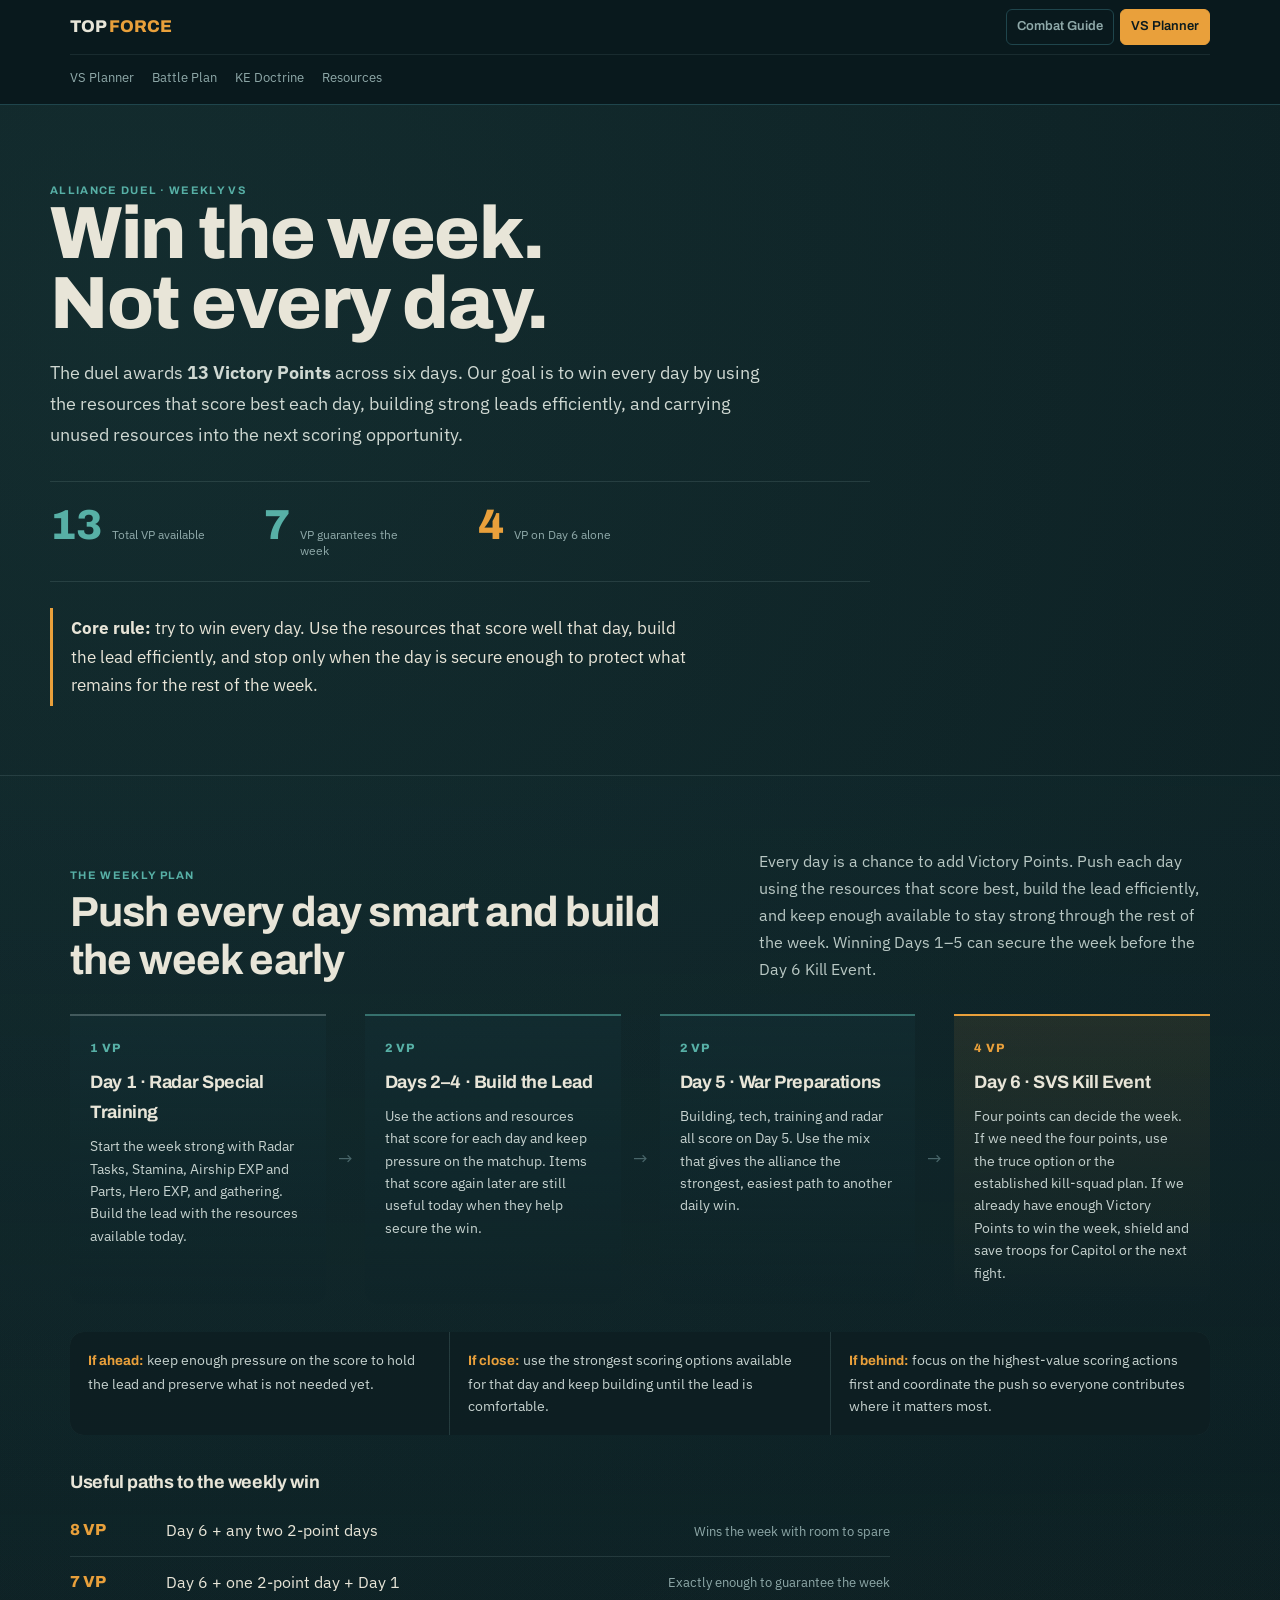
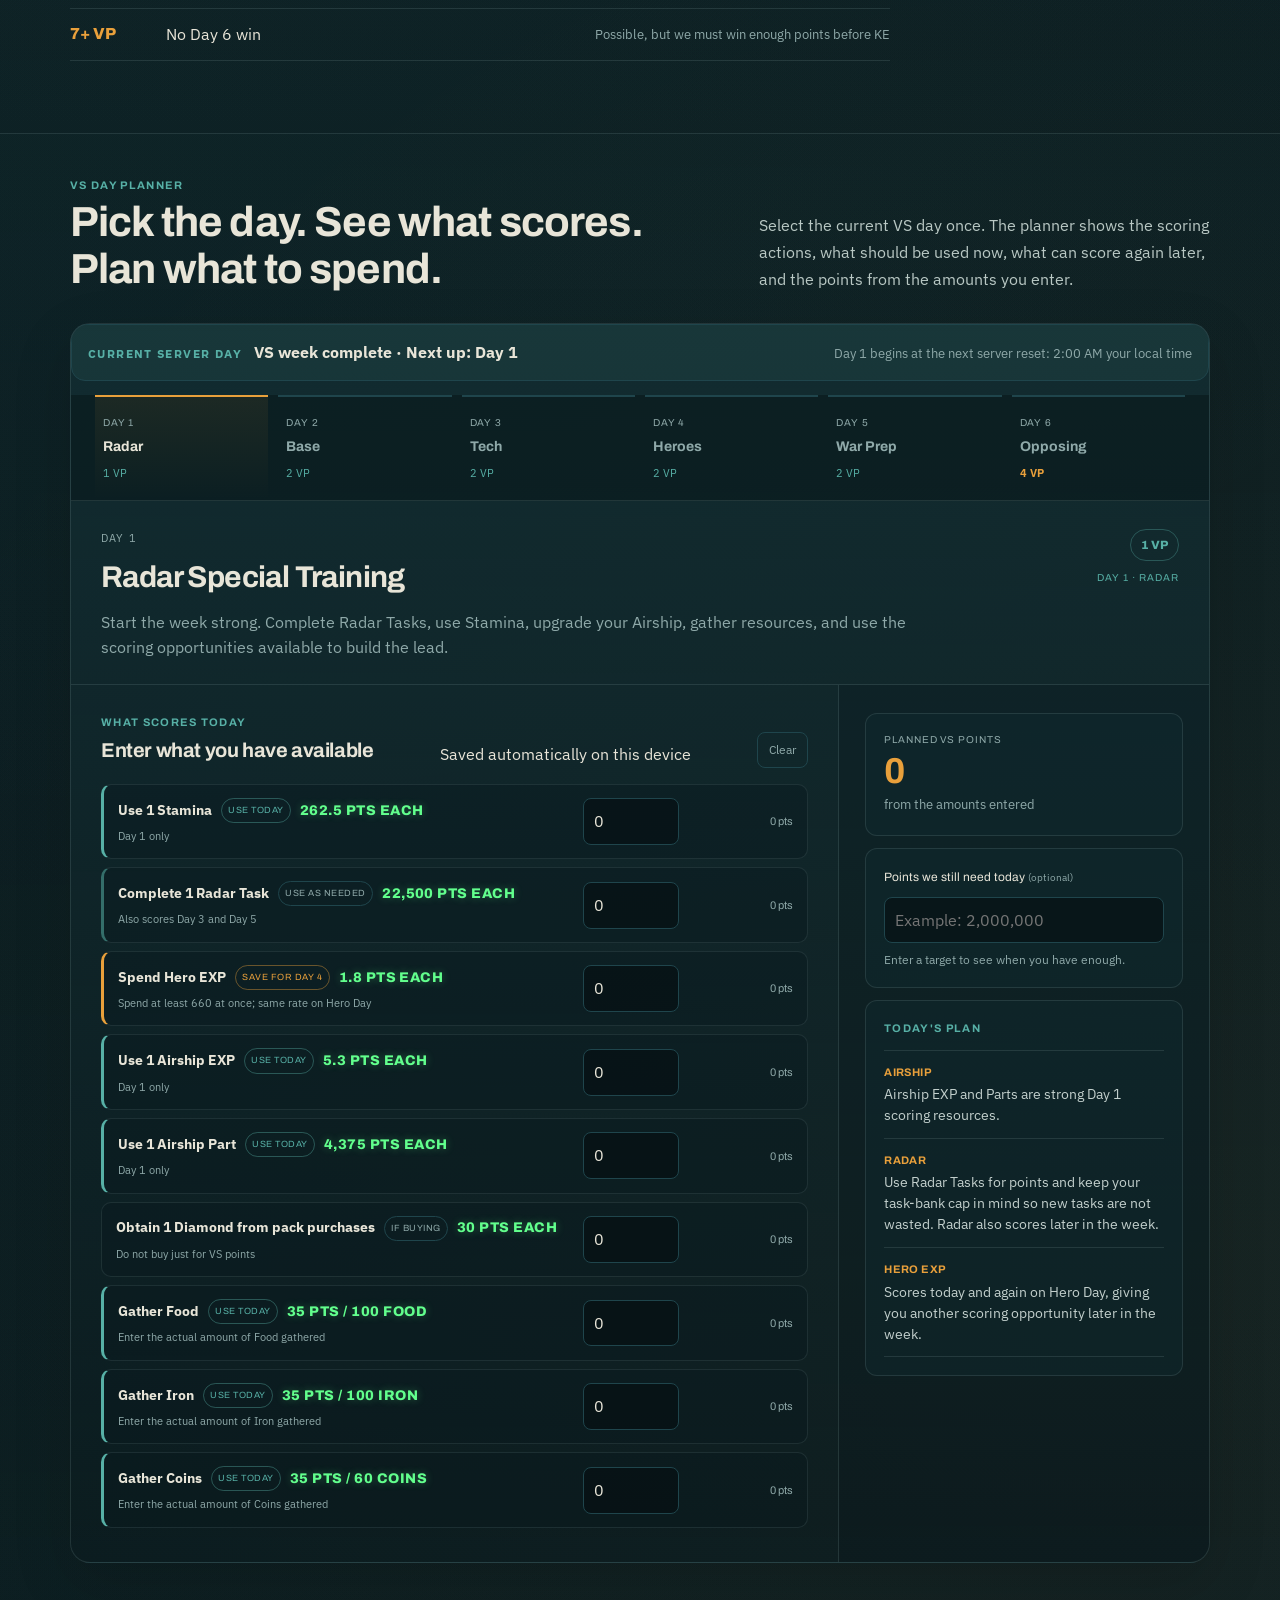
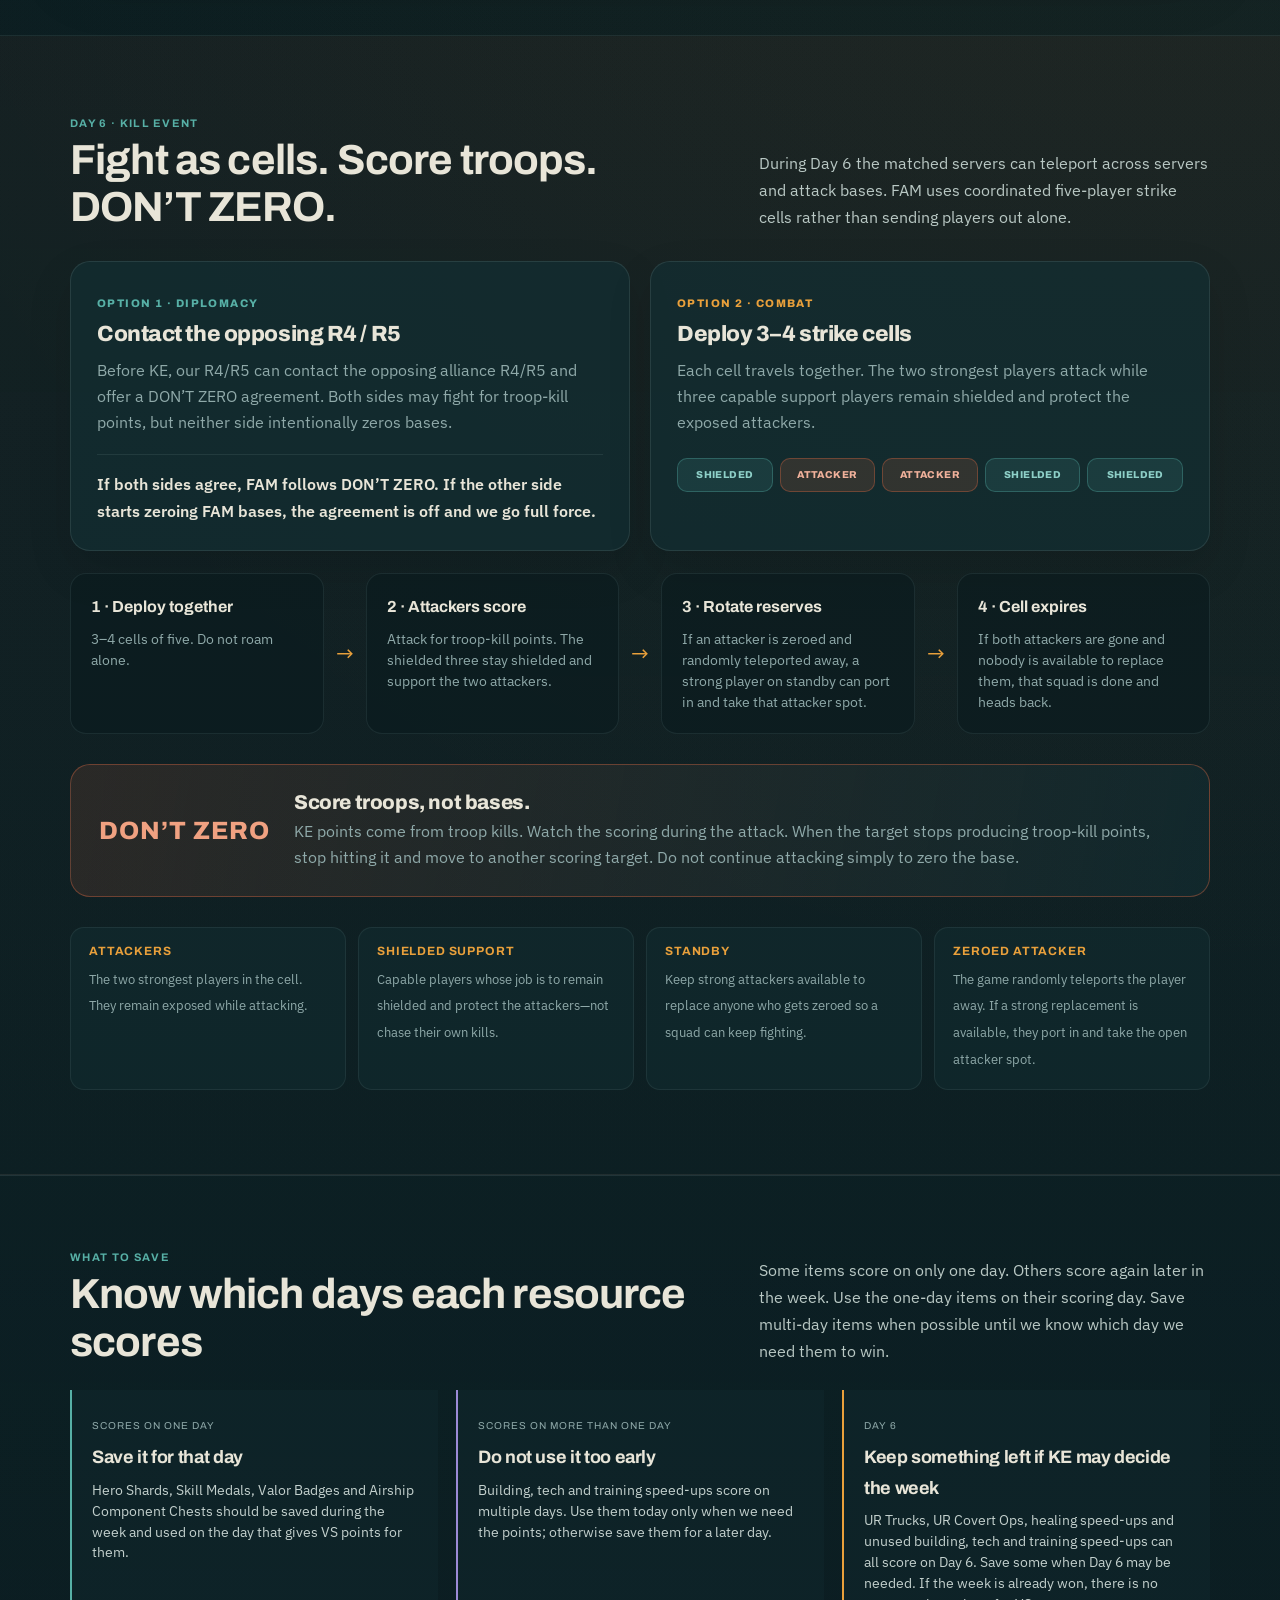
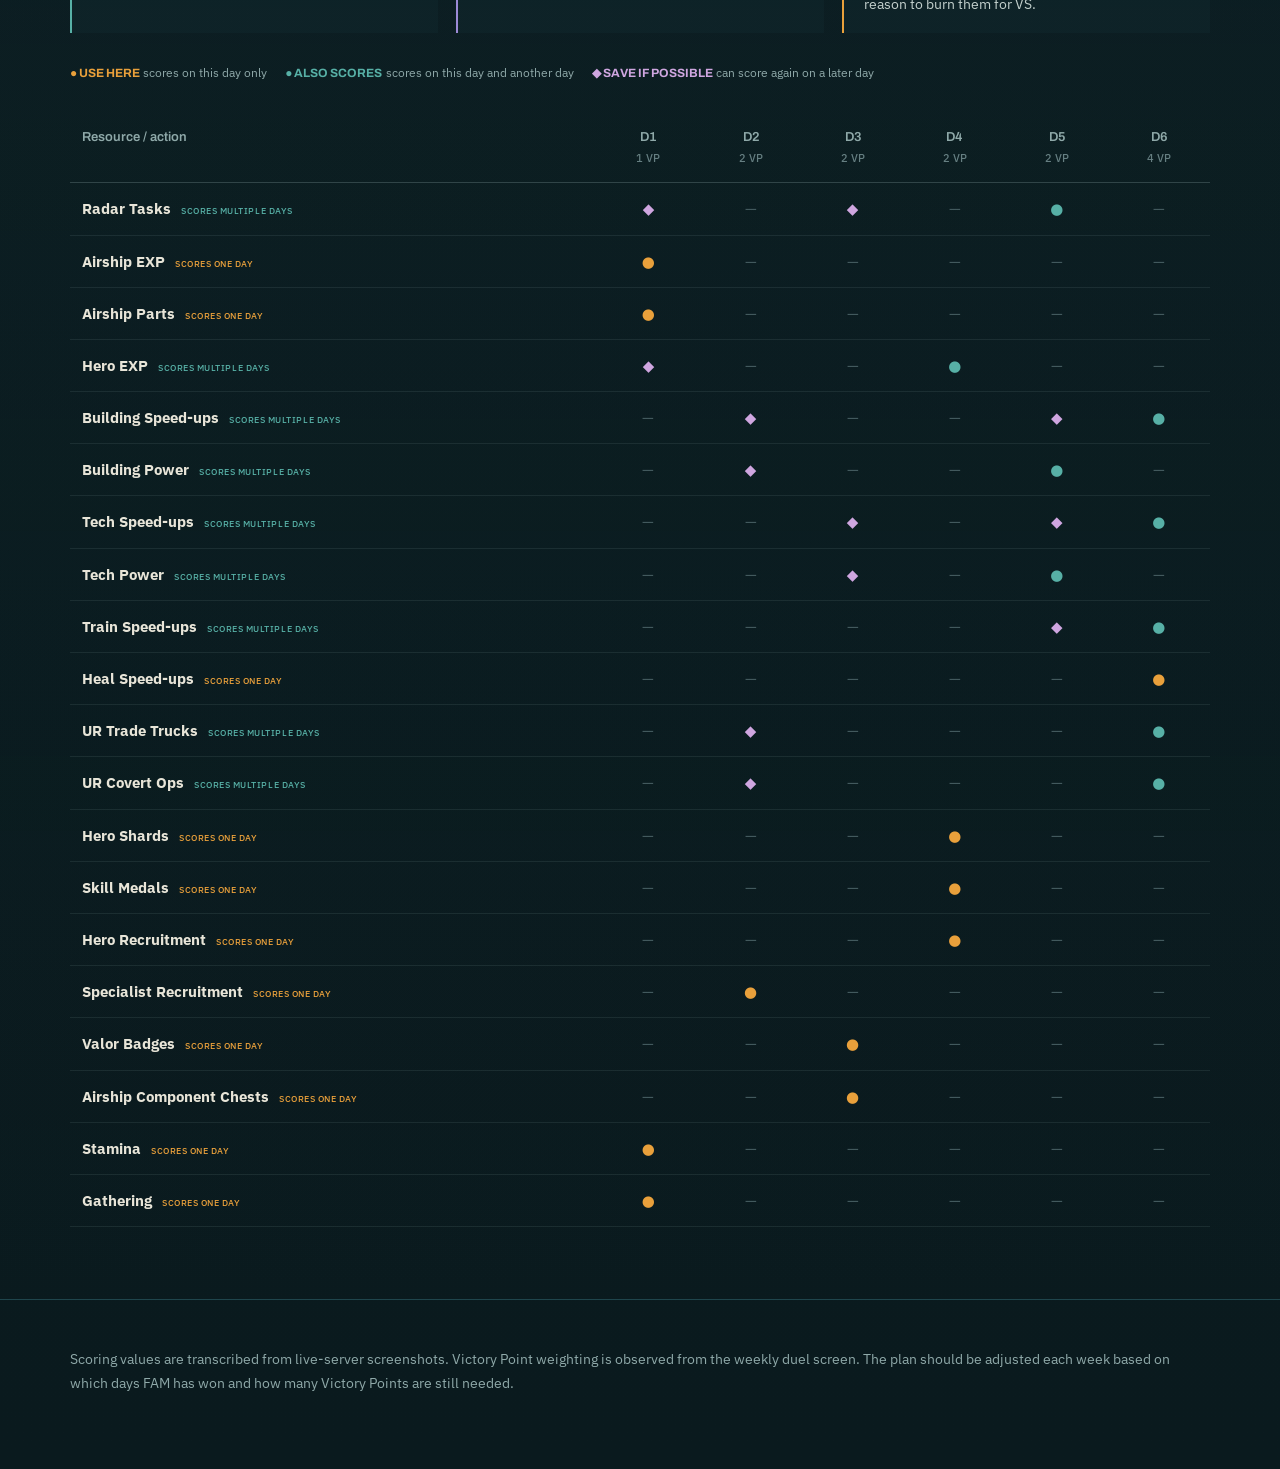
==== commit ee1a9293: "Add files via upload" ====
--- a/vs-battle.html
+++ b/vs-battle.html
@@ -205,9 +205,9 @@
  {label:'Use 1 Airship EXP',rate:5.3,status:'USE TODAY',tone:'use',note:'Day 1 only'},
  {label:'Use 1 Airship Part',rate:4375,status:'USE TODAY',tone:'use',note:'Day 1 only'},
  {label:'Obtain 1 Diamond from pack purchases',rate:30,status:'IF BUYING',tone:'neutral',note:'Do not buy just for VS points'},
- {label:'Gather 100 Food',rate:35,status:'USE TODAY',tone:'use',note:'Normal gathering'},
- {label:'Gather 100 Iron',rate:35,status:'USE TODAY',tone:'use',note:'Normal gathering'},
- {label:'Gather 60 Coins',rate:35,status:'USE TODAY',tone:'use',note:'Normal gathering'}],
+ {label:'Gather Food',rate:35,divisor:100,rateText:'35 PTS / 100 FOOD',status:'USE TODAY',tone:'use',note:'Enter the actual amount of Food gathered'},
+ {label:'Gather Iron',rate:35,divisor:100,rateText:'35 PTS / 100 IRON',status:'USE TODAY',tone:'use',note:'Enter the actual amount of Iron gathered'},
+ {label:'Gather Coins',rate:35,divisor:60,rateText:'35 PTS / 60 COINS',status:'USE TODAY',tone:'use',note:'Enter the actual amount of Coins gathered'}],
  advice:['AIRSHIP: Airship EXP and Parts are strong Day 1 scoring resources.','RADAR: Use Radar Tasks for points and keep your task-bank cap in mind so new tasks are not wasted. Radar also scores later in the week.','HERO EXP: Scores today and again on Hero Day, giving you another scoring opportunity later in the week.']},
 2:{name:'Base Development',vp:2,posture:'2 VP DAY',postureCopy:'Use the items that naturally belong on Day 2 first. Building speed-ups can score again on Day 5 and Day 6, so do not burn them unless we need the points.',scores:[
  {label:'1 minute Building Speed-up',rate:112.5,status:'SAVE IF POSSIBLE',tone:'save',note:'Also scores Day 5 and Day 6'},
@@ -347,9 +347,9 @@
 function fieldMarkup(s,i){
  const saved=getDayValues(activeDay)[s.label] ?? 0;
  return '<div class="planner-field '+s.tone+'">'+
-   '<div class="planner-field-copy"><div class="planner-field-title"><b>'+s.label+'</b><span class="planner-tag '+s.tone+'">'+s.status+'</span></div>'+
-   '<small>'+fmt(s.rate)+' pts each · '+s.note+'</small></div>'+
-   '<div class="planner-field-entry"><input type="number" min="0" step="1" value="'+saved+'" data-rate="'+s.rate+'" data-index="'+i+'" data-label="'+s.label.replace(/&/g,'&amp;').replace(/"/g,'&quot;')+'" aria-label="'+s.label+' amount"><span class="planner-field-points">0 pts</span></div></div>';
+   '<div class="planner-field-copy"><div class="planner-field-title"><b>'+s.label+'</b><span class="planner-tag '+s.tone+'">'+s.status+'</span><span class="planner-rate">'+(s.rateText||fmt(s.rate)+' PTS EACH')+'</span></div>'+
+   '<small>'+s.note+'</small></div>'+
+   '<div class="planner-field-entry"><input type="number" min="0" step="1" value="'+saved+'" data-rate="'+s.rate+'" data-divisor="'+(s.divisor||1)+'" data-index="'+i+'" data-label="'+s.label.replace(/&/g,'&amp;').replace(/"/g,'&quot;')+'" aria-label="'+s.label+' amount"><span class="planner-field-points">0 pts</span></div></div>';
 }
 function showDay(d){
  activeDay=d;
@@ -372,7 +372,7 @@
 function calcPlanner(){
  let total=0;
  document.querySelectorAll('#plannerFields input').forEach(i=>{
-   const pts=(+i.value||0)*(+i.dataset.rate||0); total+=pts;
+   const pts=((+i.value||0)/(+i.dataset.divisor||1))*(+i.dataset.rate||0); total+=pts;
    i.closest('.planner-field-entry').querySelector('.planner-field-points').textContent=Math.round(pts).toLocaleString()+' pts';
  });
  document.getElementById('plannerTotal').textContent=Math.round(total).toLocaleString();
--- a/style.css
+++ b/style.css
@@ -514,6 +514,7 @@
 .planner-field.flex{border-left:3px solid rgba(87,176,166,.55)}
 .planner-field-title{display:flex;align-items:center;gap:9px;flex-wrap:wrap}
 .planner-field-title b{font-size:14px}
+.planner-rate{font-family:Archivo,sans-serif;font-size:14px;font-weight:800;letter-spacing:.035em;color:#62ff8d;text-shadow:0 0 8px rgba(98,255,141,.32)}
 .planner-field-copy small{display:block;margin-top:4px;color:var(--muted);font-size:11px}
 .planner-tag{font-family:Archivo;font-size:9px;letter-spacing:.06em;border-radius:999px;padding:4px 6px;border:1px solid var(--line);color:var(--muted)}
 .planner-tag.use{color:var(--teal);border-color:rgba(87,176,166,.4)}
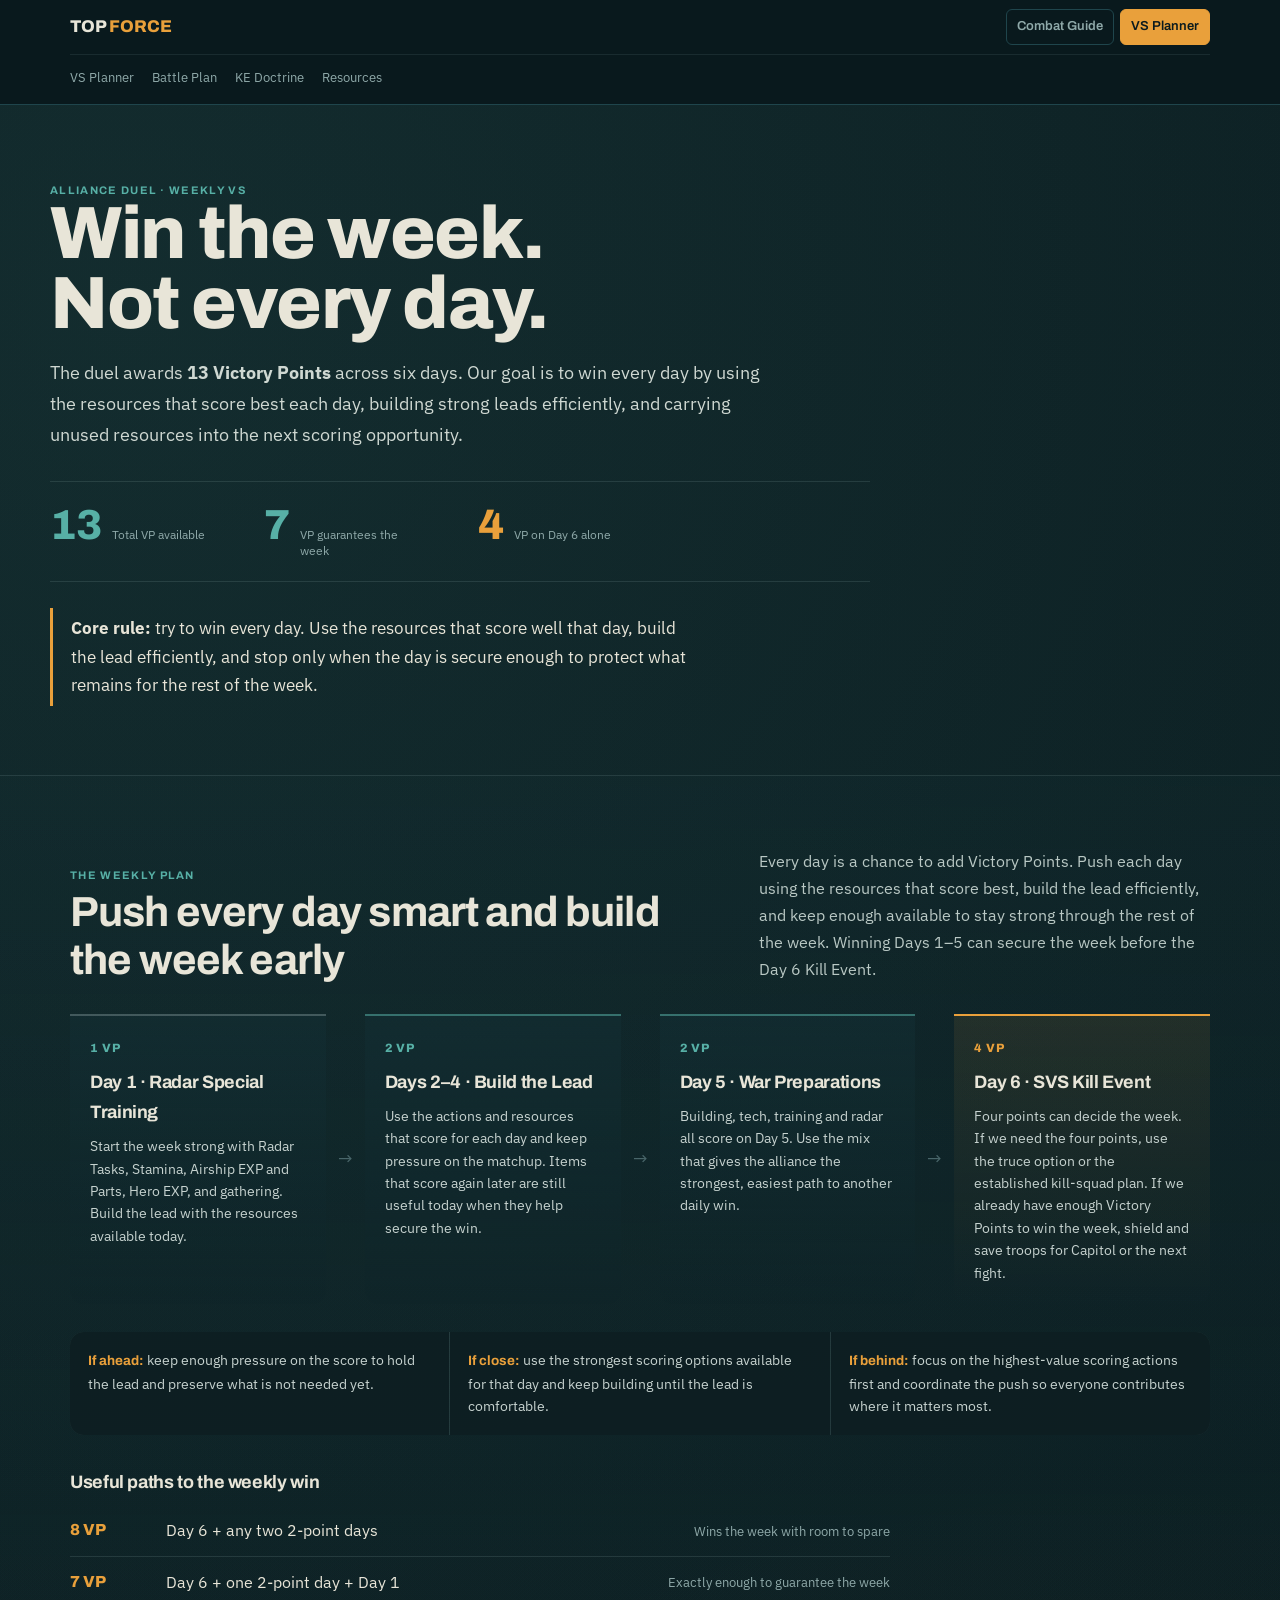
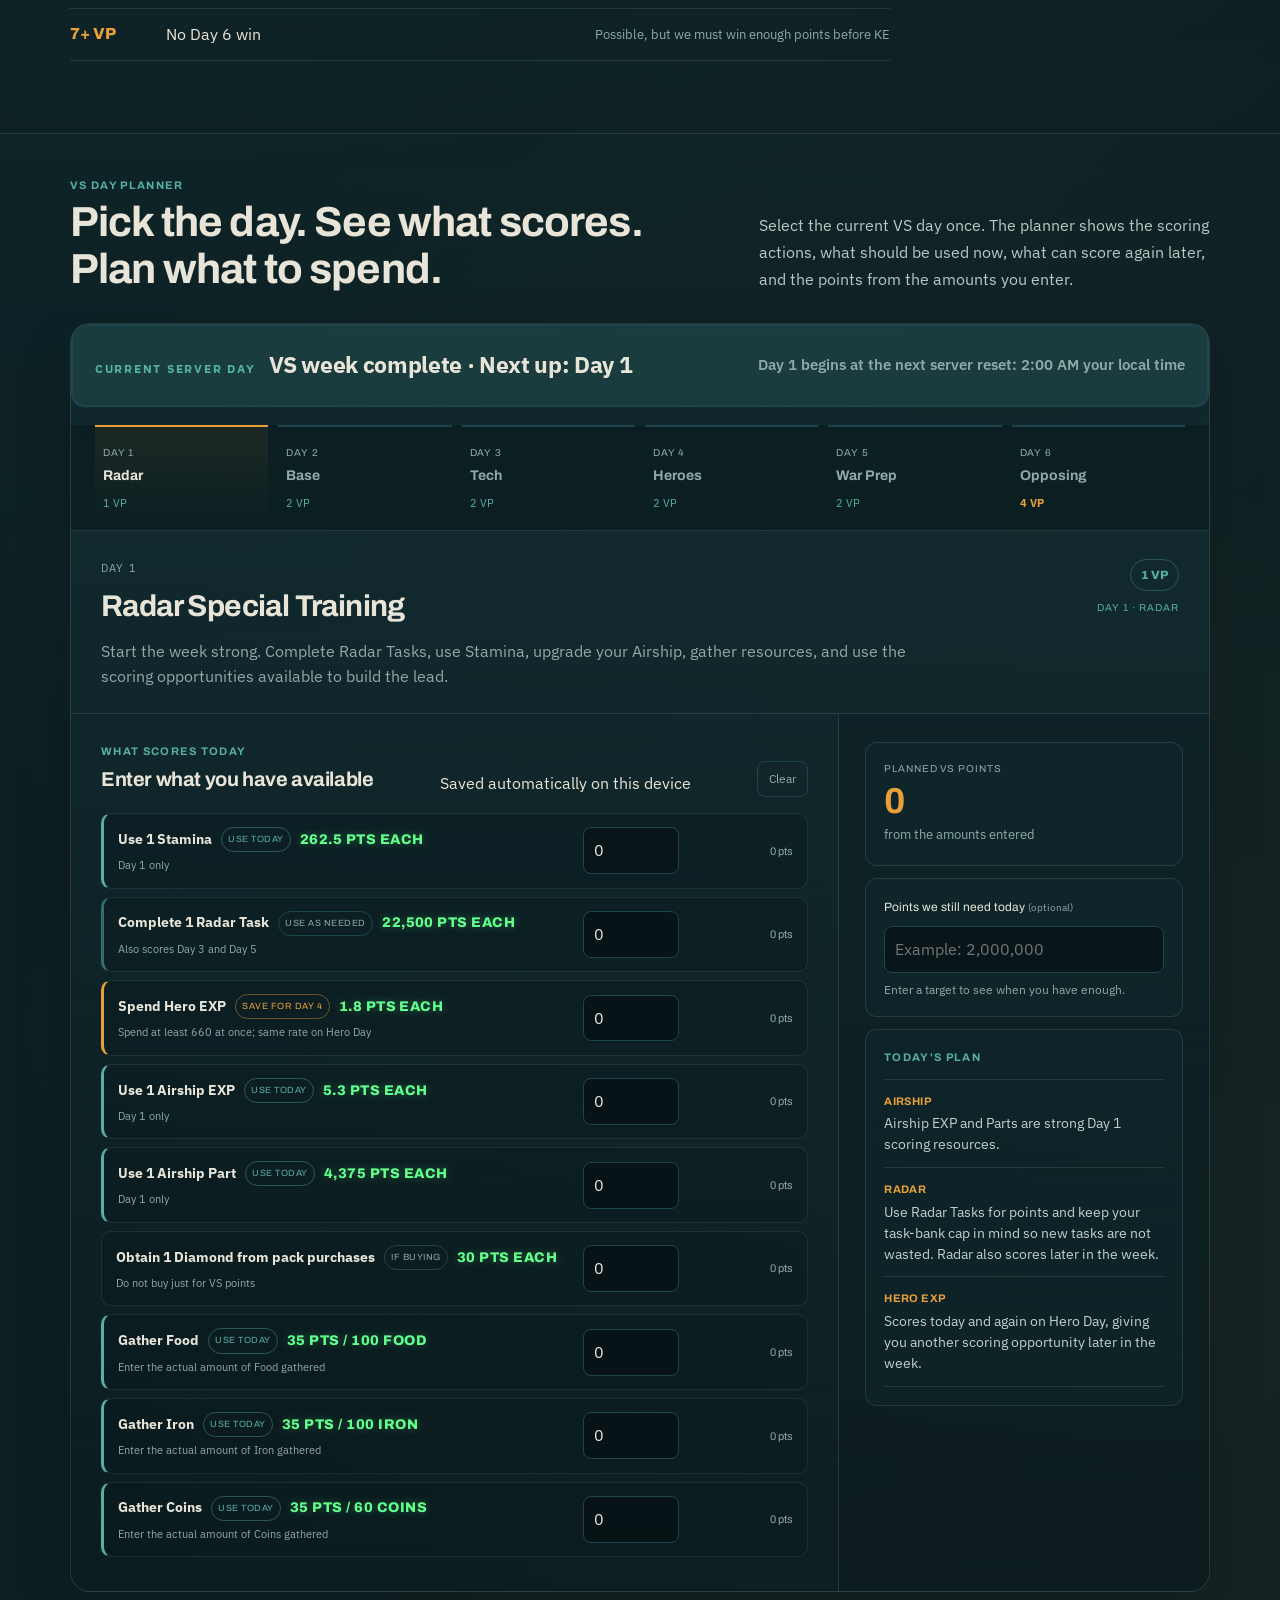
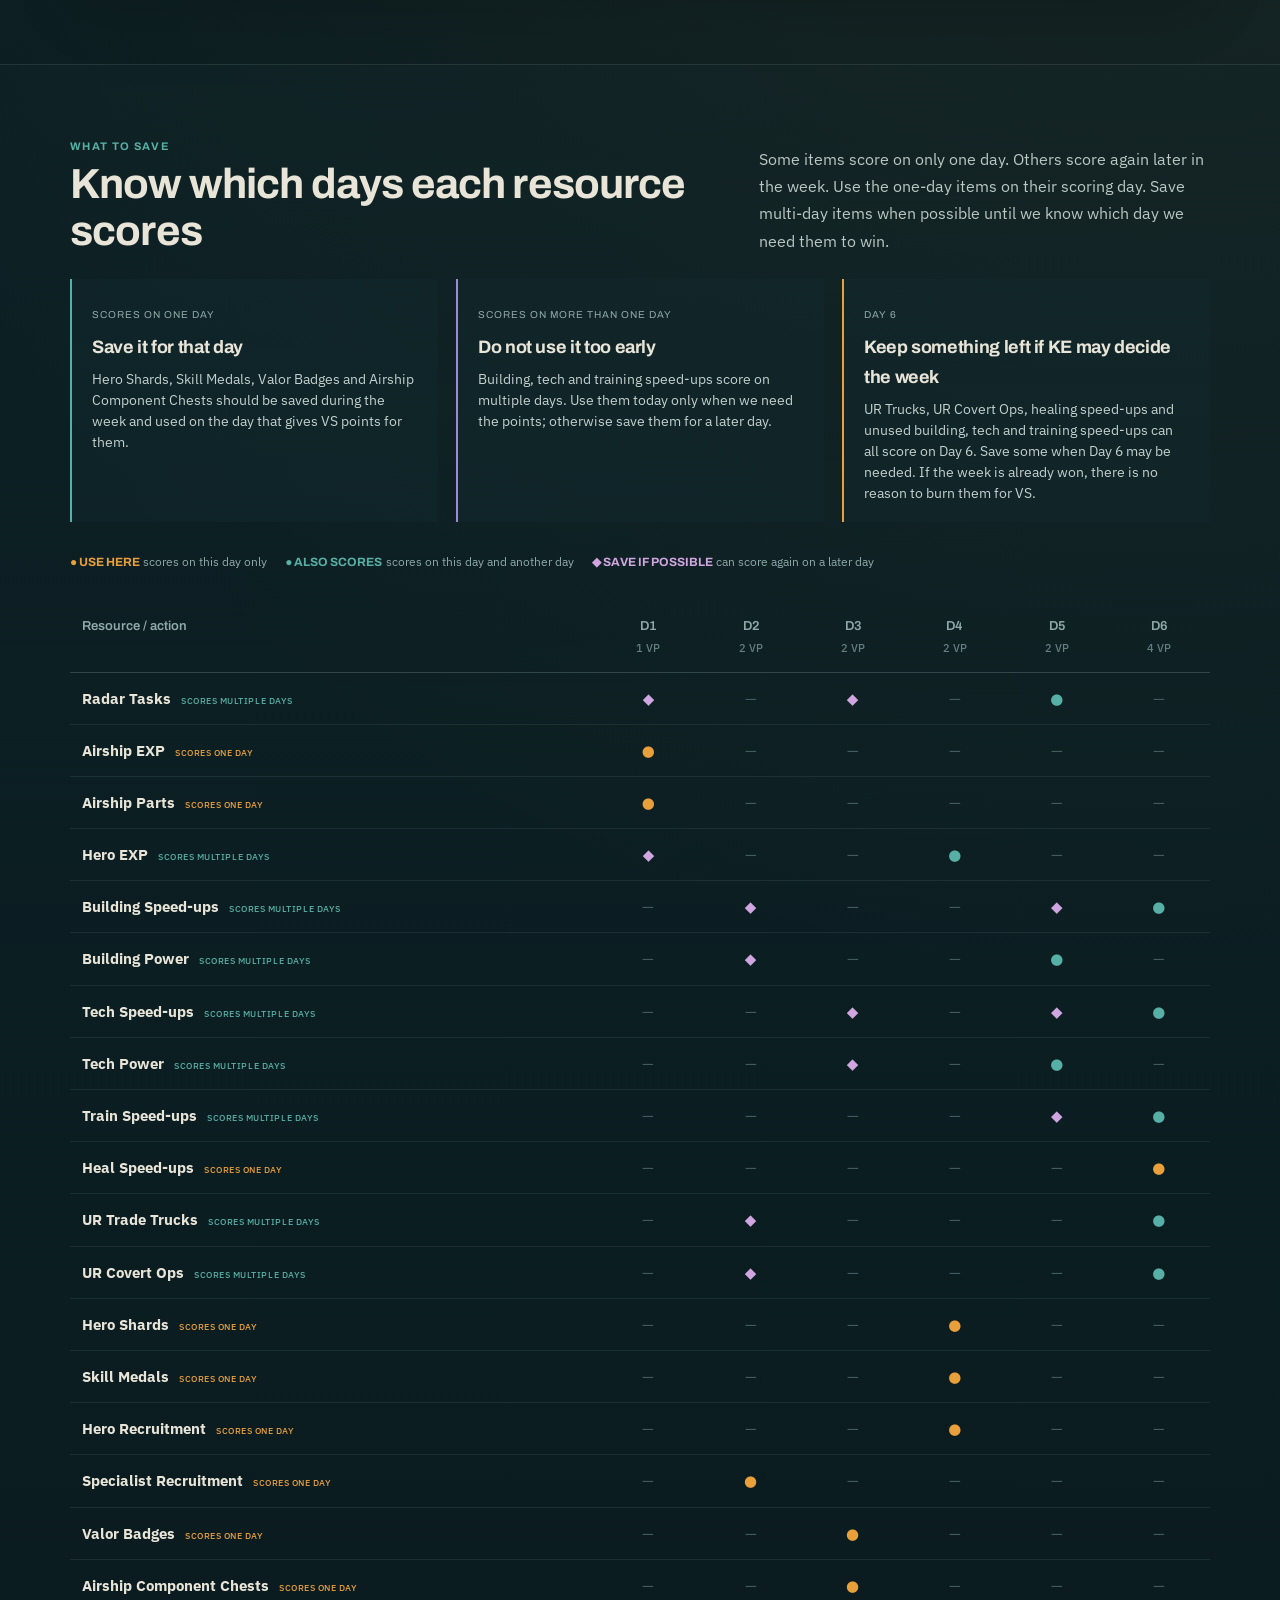
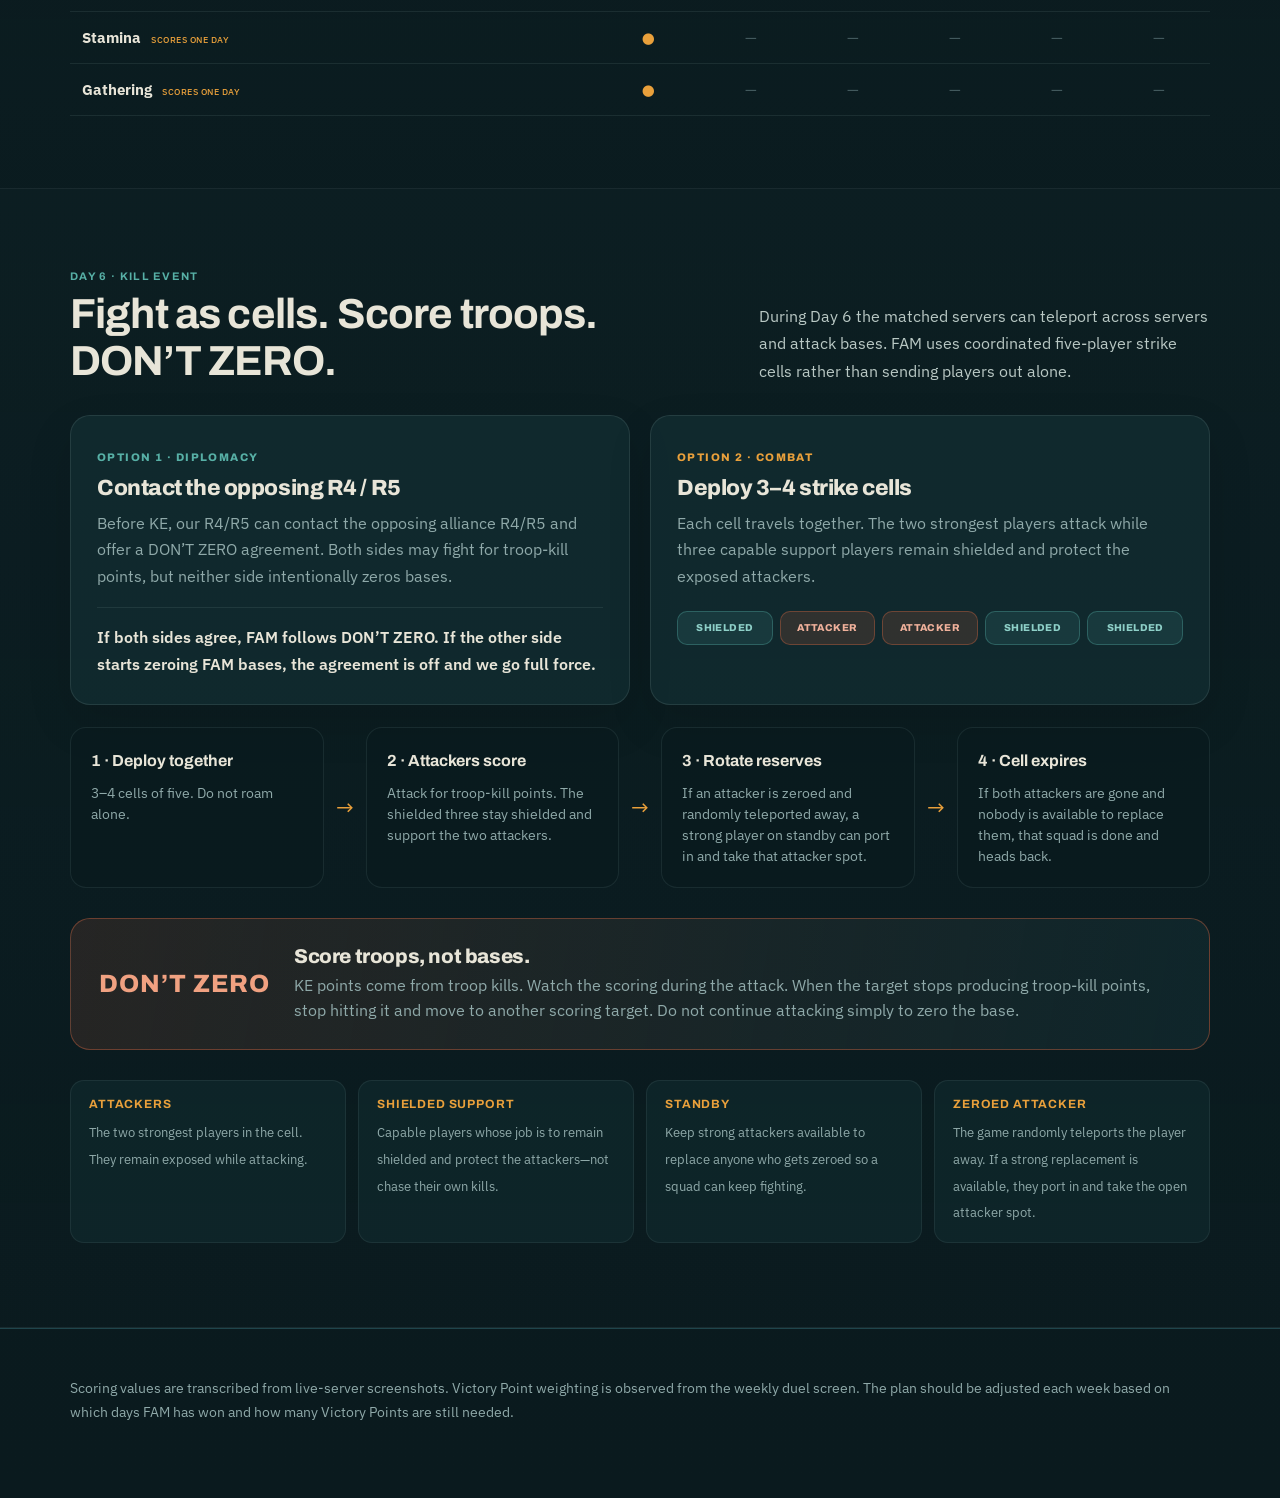
==== commit 322cf328: "Add files via upload" ====
--- a/vs-battle.html
+++ b/vs-battle.html
@@ -123,6 +123,32 @@
   </div>
 </section>
 
+<section id="matrix" class="soft-section">
+  <div class="wrap">
+    <div class="section-intro compact">
+      <div><span class="section-kicker">WHAT TO SAVE</span><h2>Know which days each resource scores</h2></div>
+      <p>Some items score on only one day. Others score again later in the week. Use the one-day items on their scoring day. Save multi-day items when possible until we know which day we need them to win.</p>
+    </div>
+
+    <div class="resource-rule-grid">
+      <div class="resource-rule"><span>SCORES ON ONE DAY</span><h3>Save it for that day</h3><p>Hero Shards, Skill Medals, Valor Badges and Airship Component Chests should be saved during the week and used on the day that gives VS points for them.</p></div>
+      <div class="resource-rule flex"><span>SCORES ON MORE THAN ONE DAY</span><h3>Do not use it too early</h3><p>Building, tech and training speed-ups score on multiple days. Use them today only when we need the points; otherwise save them for a later day.</p></div>
+      <div class="resource-rule critical"><span>DAY 6</span><h3>Keep something left if KE may decide the week</h3><p>UR Trucks, UR Covert Ops, healing speed-ups and unused building, tech and training speed-ups can all score on Day 6. Save some when Day 6 may be needed. If the week is already won, there is no reason to burn them for VS.</p></div>
+    </div>
+
+    <div class="matrix-wrap">
+      <div class="legend"><span><b class="ldedicated">● USE HERE</b> scores on this day only</span><span><b class="lscore">● ALSO SCORES</b> scores on this day and another day</span><span><b class="lreserve">◆ SAVE IF POSSIBLE</b> can score again on a later day</span></div>
+      <div style="overflow-x:auto">
+        <table class="matrix">
+          <thead><tr><th>Resource / action</th><th>D1<br><small>1 VP</small></th><th>D2<br><small>2 VP</small></th><th>D3<br><small>2 VP</small></th><th>D4<br><small>2 VP</small></th><th>D5<br><small>2 VP</small></th><th>D6<br><small>4 VP</small></th></tr></thead>
+          <tbody id="matrixBody"></tbody>
+        </table>
+      </div>
+    </div>
+  </div>
+</section>
+
+
 <section id="ke-doctrine" class="ke-section">
   <div class="wrap">
     <div class="section-intro">
@@ -165,31 +191,6 @@
       <div><b>Shielded support</b><span>Capable players whose job is to remain shielded and protect the attackers—not chase their own kills.</span></div>
       <div><b>Standby</b><span>Keep strong attackers available to replace anyone who gets zeroed so a squad can keep fighting.</span></div>
       <div><b>Zeroed attacker</b><span>The game randomly teleports the player away. If a strong replacement is available, they port in and take the open attacker spot.</span></div>
-    </div>
-  </div>
-</section>
-
-<section id="matrix" class="soft-section">
-  <div class="wrap">
-    <div class="section-intro compact">
-      <div><span class="section-kicker">WHAT TO SAVE</span><h2>Know which days each resource scores</h2></div>
-      <p>Some items score on only one day. Others score again later in the week. Use the one-day items on their scoring day. Save multi-day items when possible until we know which day we need them to win.</p>
-    </div>
-
-    <div class="resource-rule-grid">
-      <div class="resource-rule"><span>SCORES ON ONE DAY</span><h3>Save it for that day</h3><p>Hero Shards, Skill Medals, Valor Badges and Airship Component Chests should be saved during the week and used on the day that gives VS points for them.</p></div>
-      <div class="resource-rule flex"><span>SCORES ON MORE THAN ONE DAY</span><h3>Do not use it too early</h3><p>Building, tech and training speed-ups score on multiple days. Use them today only when we need the points; otherwise save them for a later day.</p></div>
-      <div class="resource-rule critical"><span>DAY 6</span><h3>Keep something left if KE may decide the week</h3><p>UR Trucks, UR Covert Ops, healing speed-ups and unused building, tech and training speed-ups can all score on Day 6. Save some when Day 6 may be needed. If the week is already won, there is no reason to burn them for VS.</p></div>
-    </div>
-
-    <div class="matrix-wrap">
-      <div class="legend"><span><b class="ldedicated">● USE HERE</b> scores on this day only</span><span><b class="lscore">● ALSO SCORES</b> scores on this day and another day</span><span><b class="lreserve">◆ SAVE IF POSSIBLE</b> can score again on a later day</span></div>
-      <div style="overflow-x:auto">
-        <table class="matrix">
-          <thead><tr><th>Resource / action</th><th>D1<br><small>1 VP</small></th><th>D2<br><small>2 VP</small></th><th>D3<br><small>2 VP</small></th><th>D4<br><small>2 VP</small></th><th>D5<br><small>2 VP</small></th><th>D6<br><small>4 VP</small></th></tr></thead>
-          <tbody id="matrixBody"></tbody>
-        </table>
-      </div>
     </div>
   </div>
 </section>
--- a/style.css
+++ b/style.css
@@ -548,3 +548,11 @@
 .week-day.server-today{position:relative;border-color:var(--teal)}
 .week-day.server-today::after{content:attr(data-today);position:absolute;top:6px;right:6px;font-size:.58rem;font-weight:900;letter-spacing:.08em;color:var(--void);background:var(--teal);padding:2px 5px;border-radius:999px}
 @media (max-width:700px){.server-day-status{align-items:flex-start;flex-direction:column;gap:6px}.server-day-status small{text-align:left}}
+
+/* v0.18: make current server day unmistakable */
+.server-day-status{padding:20px 22px;margin-bottom:18px;border-width:2px;background:rgba(87,176,166,.12);box-shadow:0 0 0 1px rgba(87,176,166,.06),0 10px 28px rgba(0,0,0,.16)}
+.server-day-status>div{gap:14px}
+.server-day-kicker{font-size:.78rem;letter-spacing:.14em}
+.server-day-status strong{font-size:1.42rem;font-weight:900;letter-spacing:-.015em}
+.server-day-status small{font-size:.92rem;font-weight:600}
+@media (max-width:700px){.server-day-status strong{font-size:1.18rem}.server-day-status{padding:16px}}
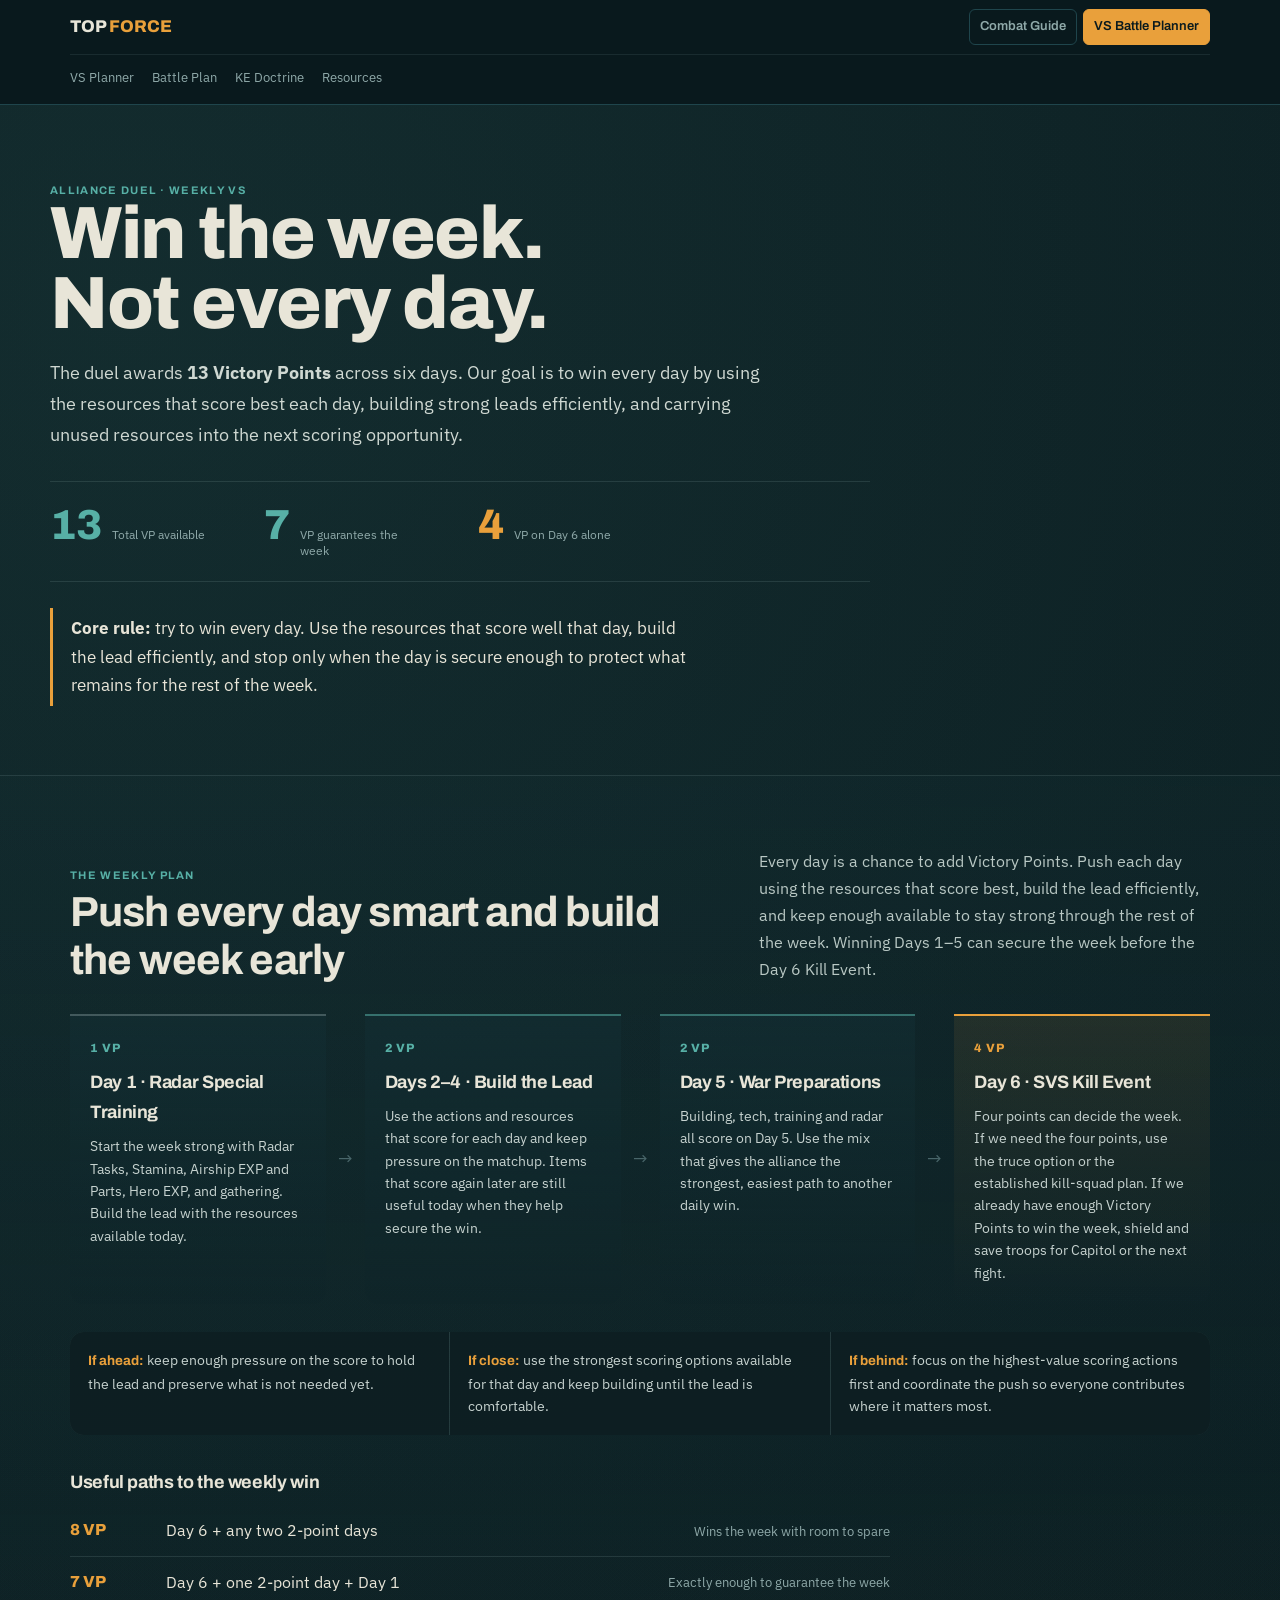
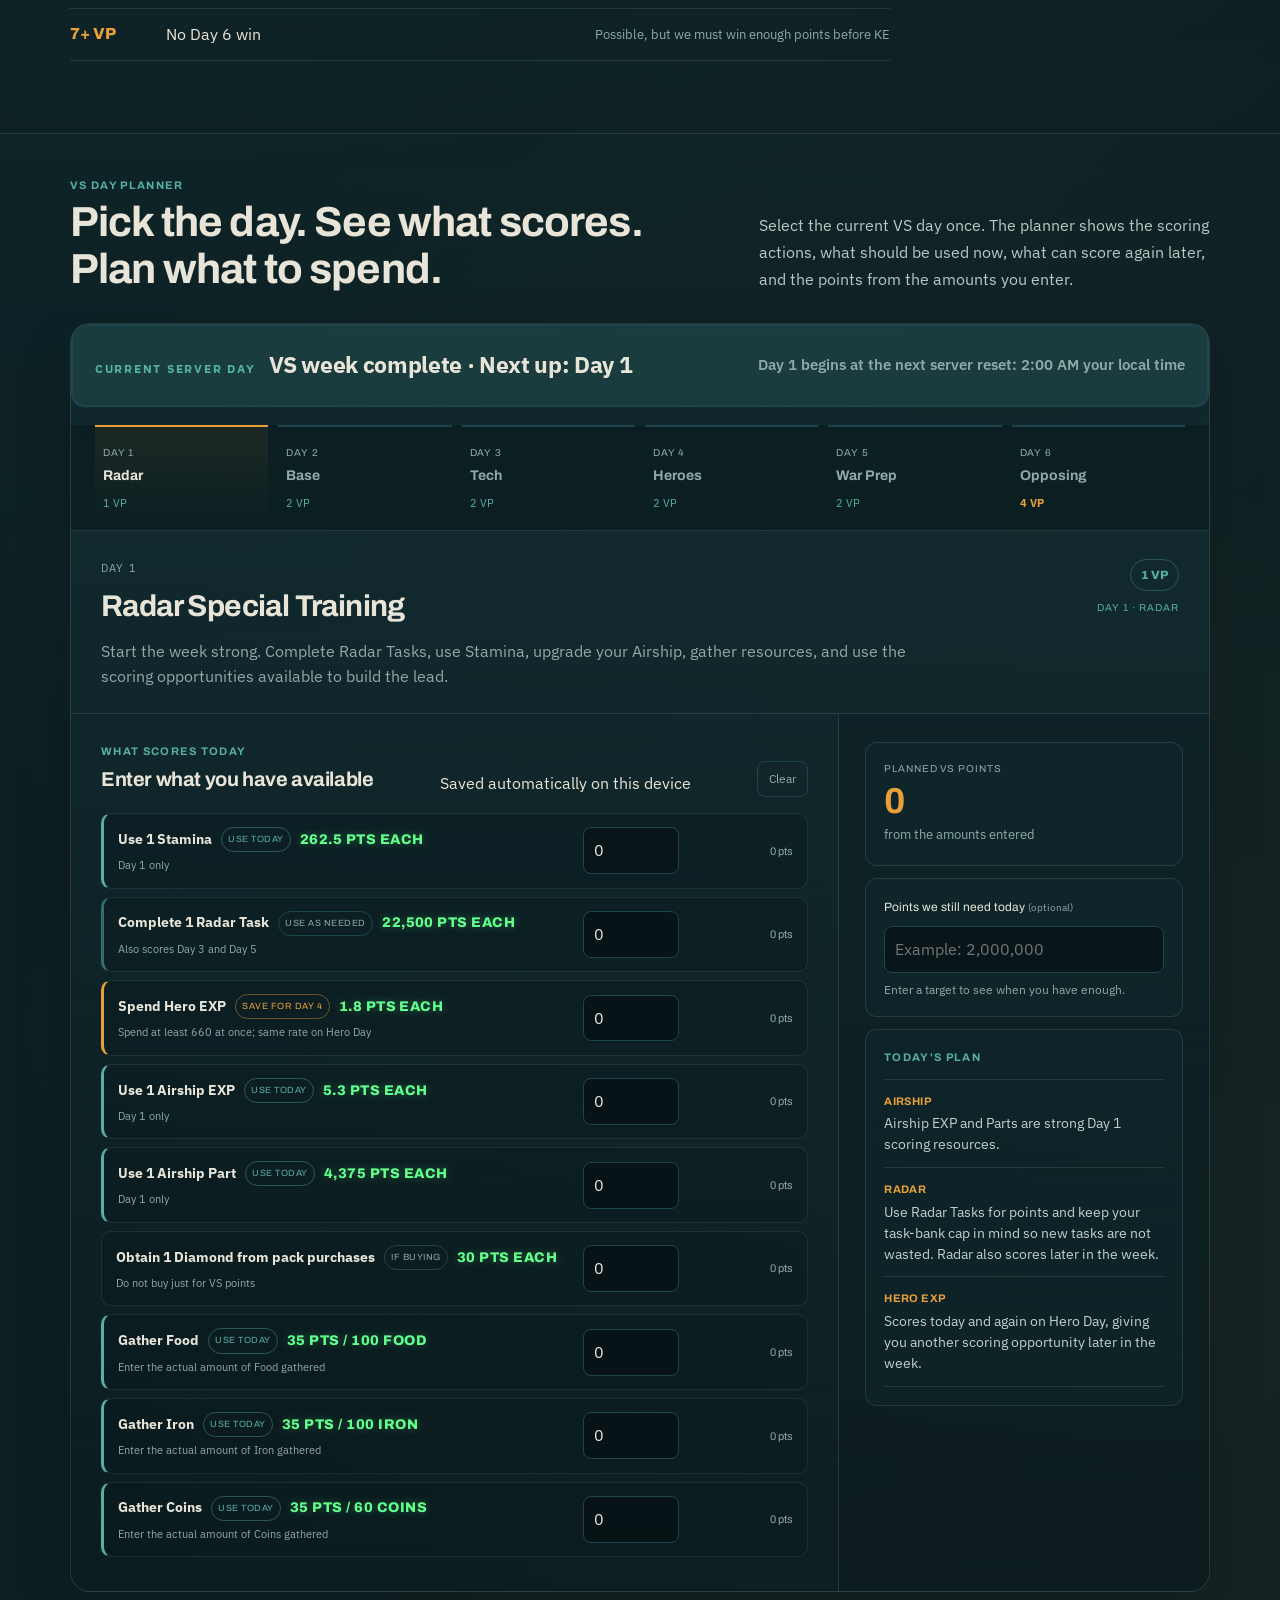
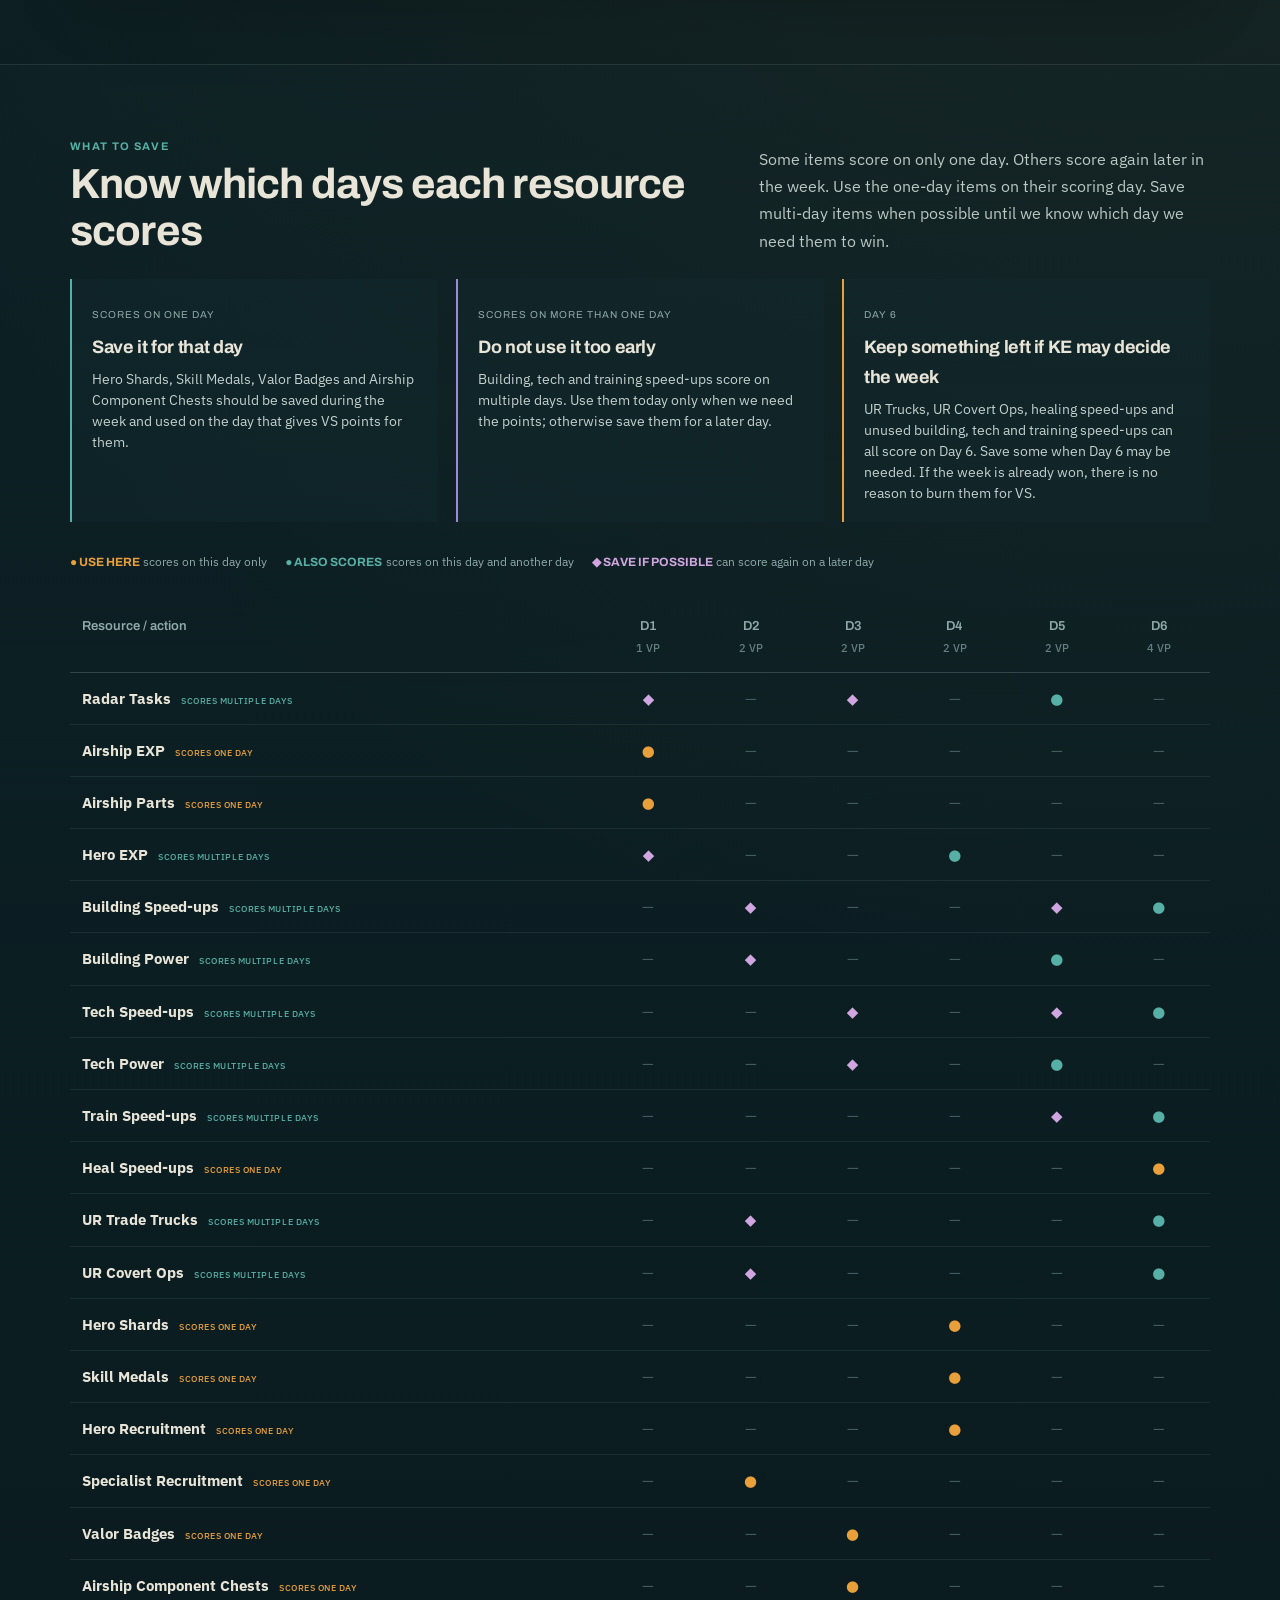
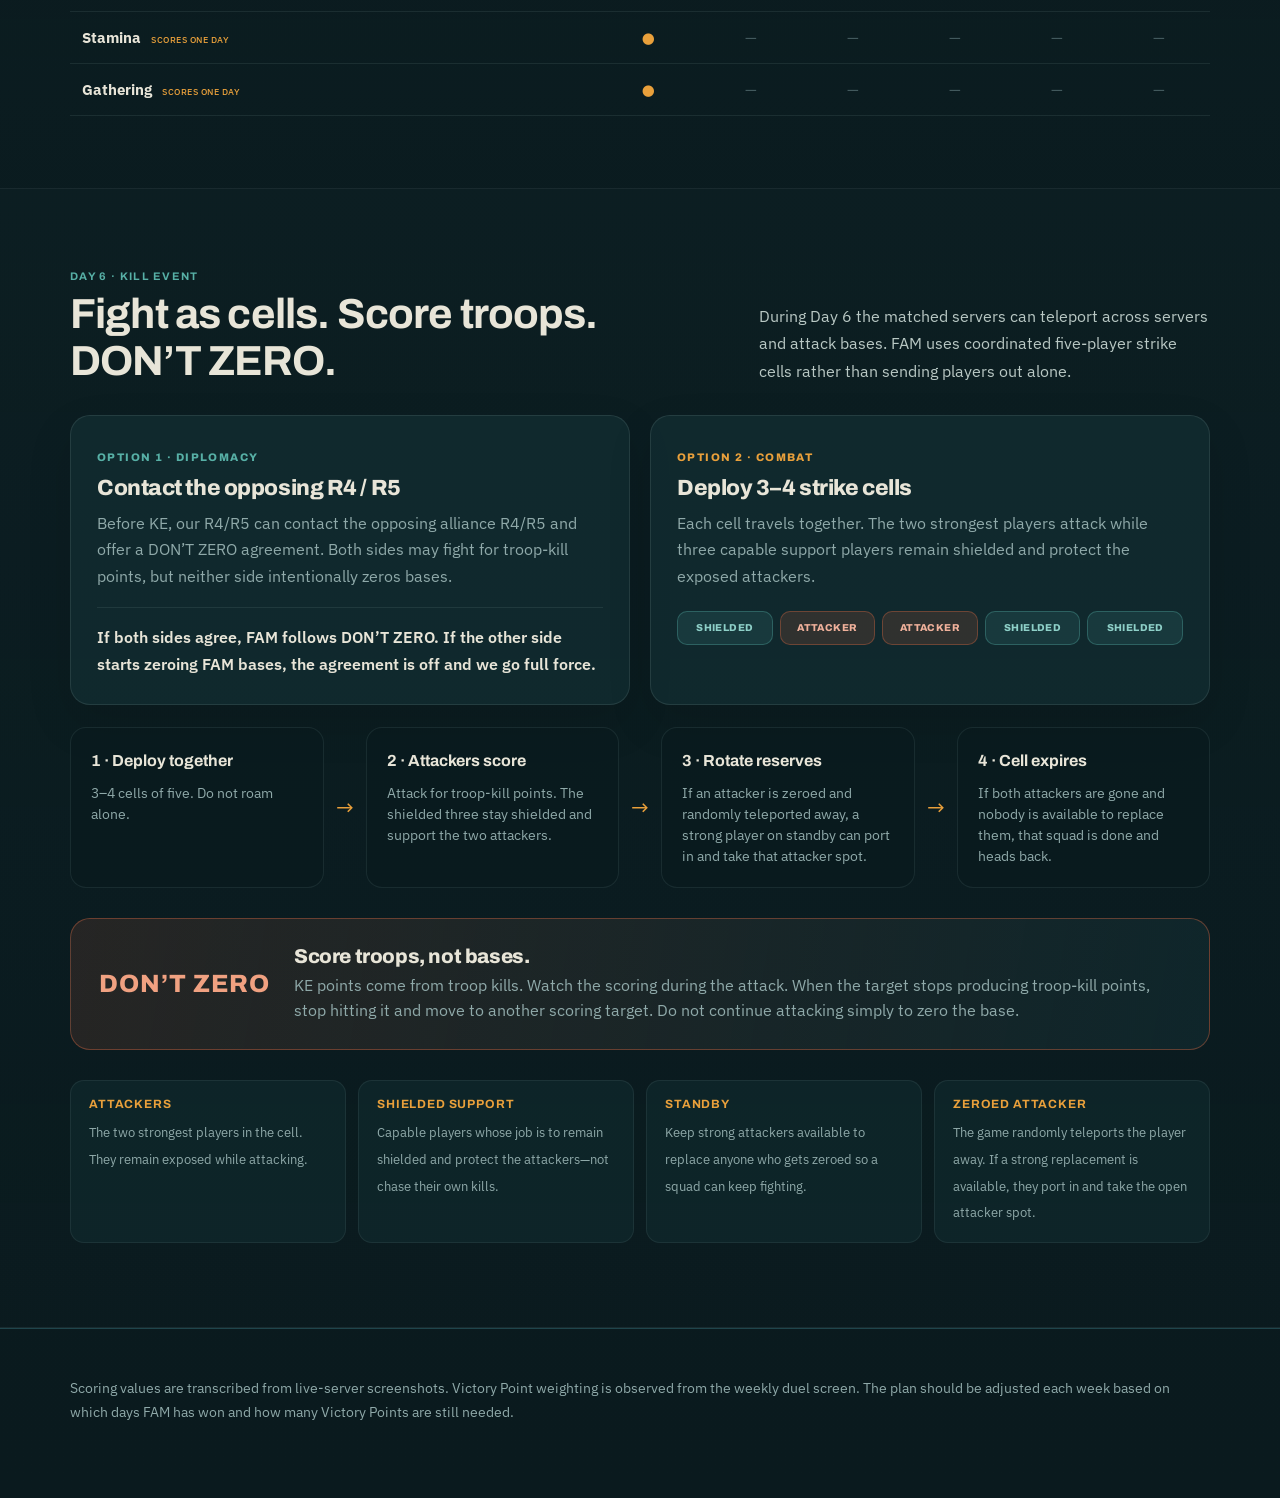
==== commit 6b978428: "Rename 'VS Planner' to 'VS Battle Planner'" ====
--- a/vs-battle.html
+++ b/vs-battle.html
@@ -16,7 +16,7 @@
     <nav class="jump" aria-label="Sections">
       <a href="#planner">VS Planner</a><a href="#battleplan">Battle Plan</a><a href="#ke-doctrine">KE Doctrine</a><a href="#matrix">Resources</a>
     </nav>
-    <div class="page-nav" aria-label="Guide pages"><a href="./index.html">Combat Guide</a><a class="active" href="./vs-battle.html">VS Planner</a></div>
+    <div class="page-nav" aria-label="Guide pages"><a href="./index.html">Combat Guide</a><a class="active" href="./vs-battle.html">VS Battle Planner</a></div>
   </div>
 </header>
 
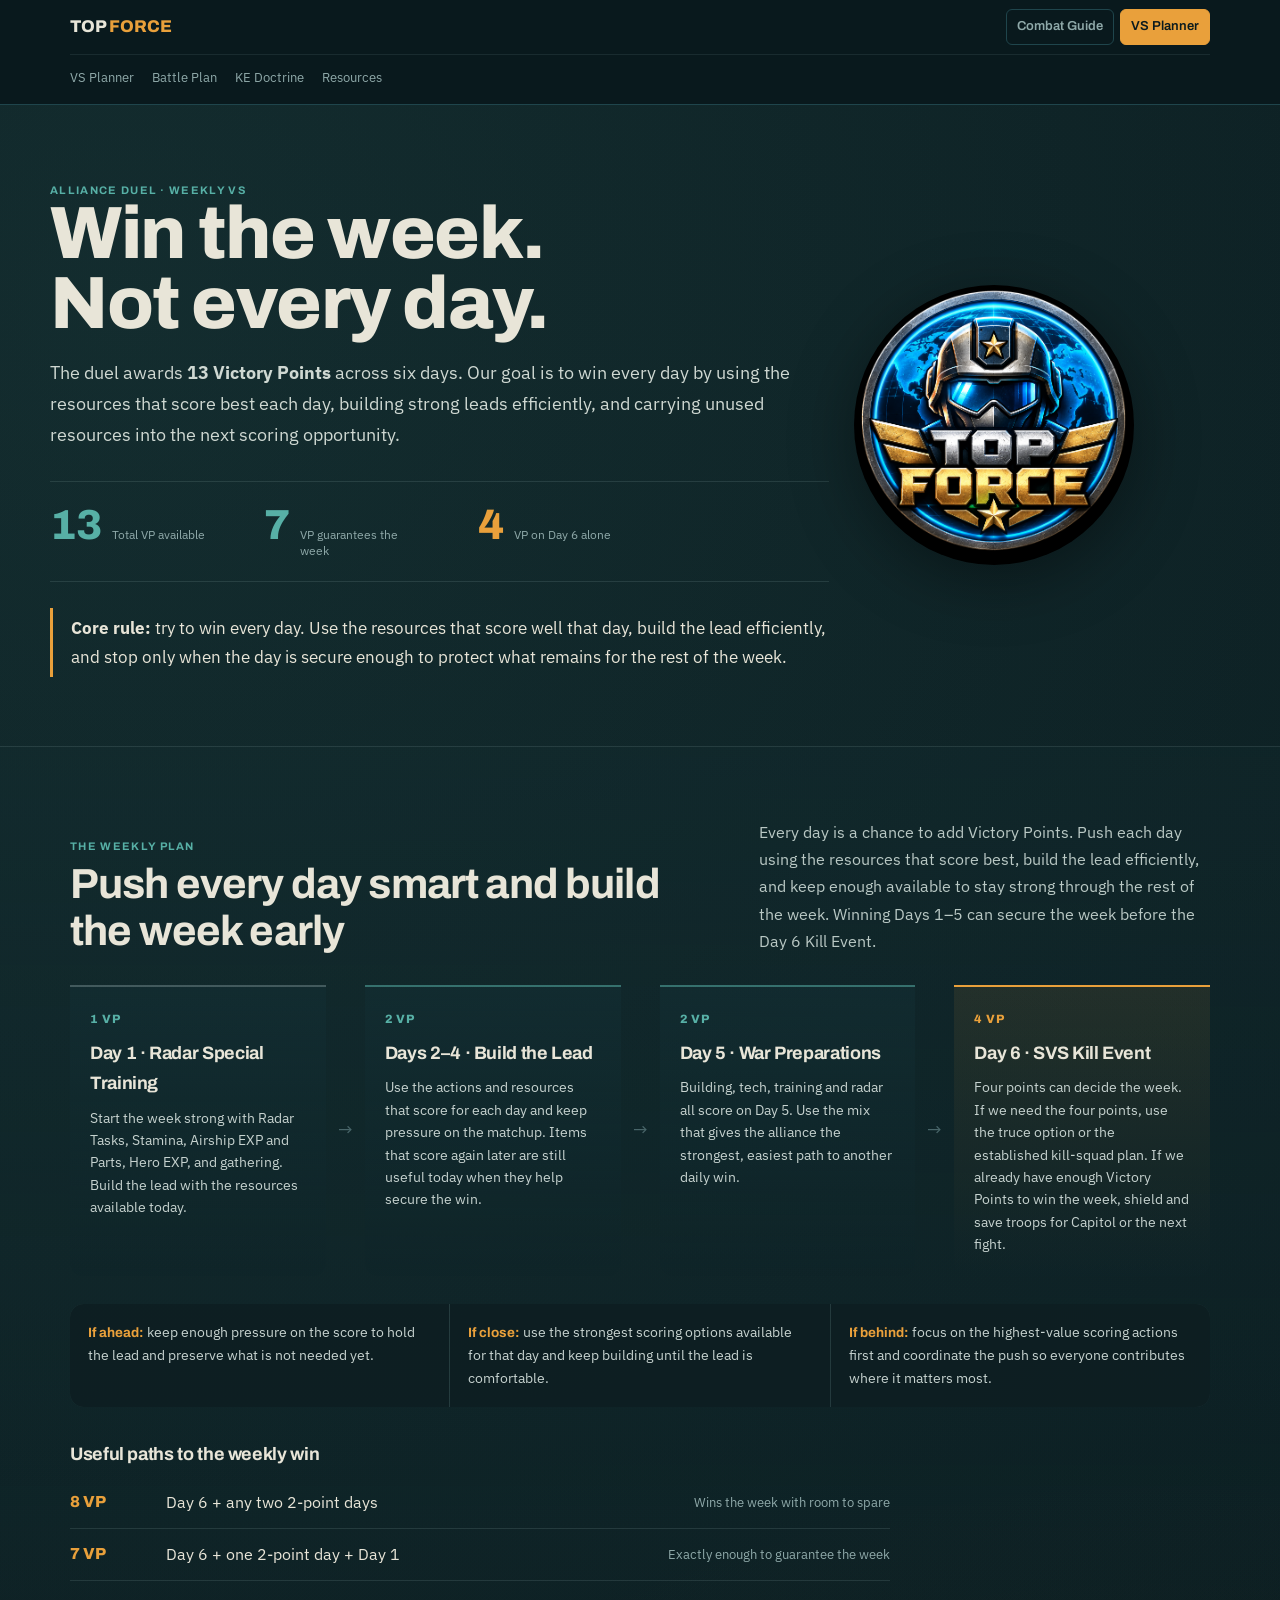
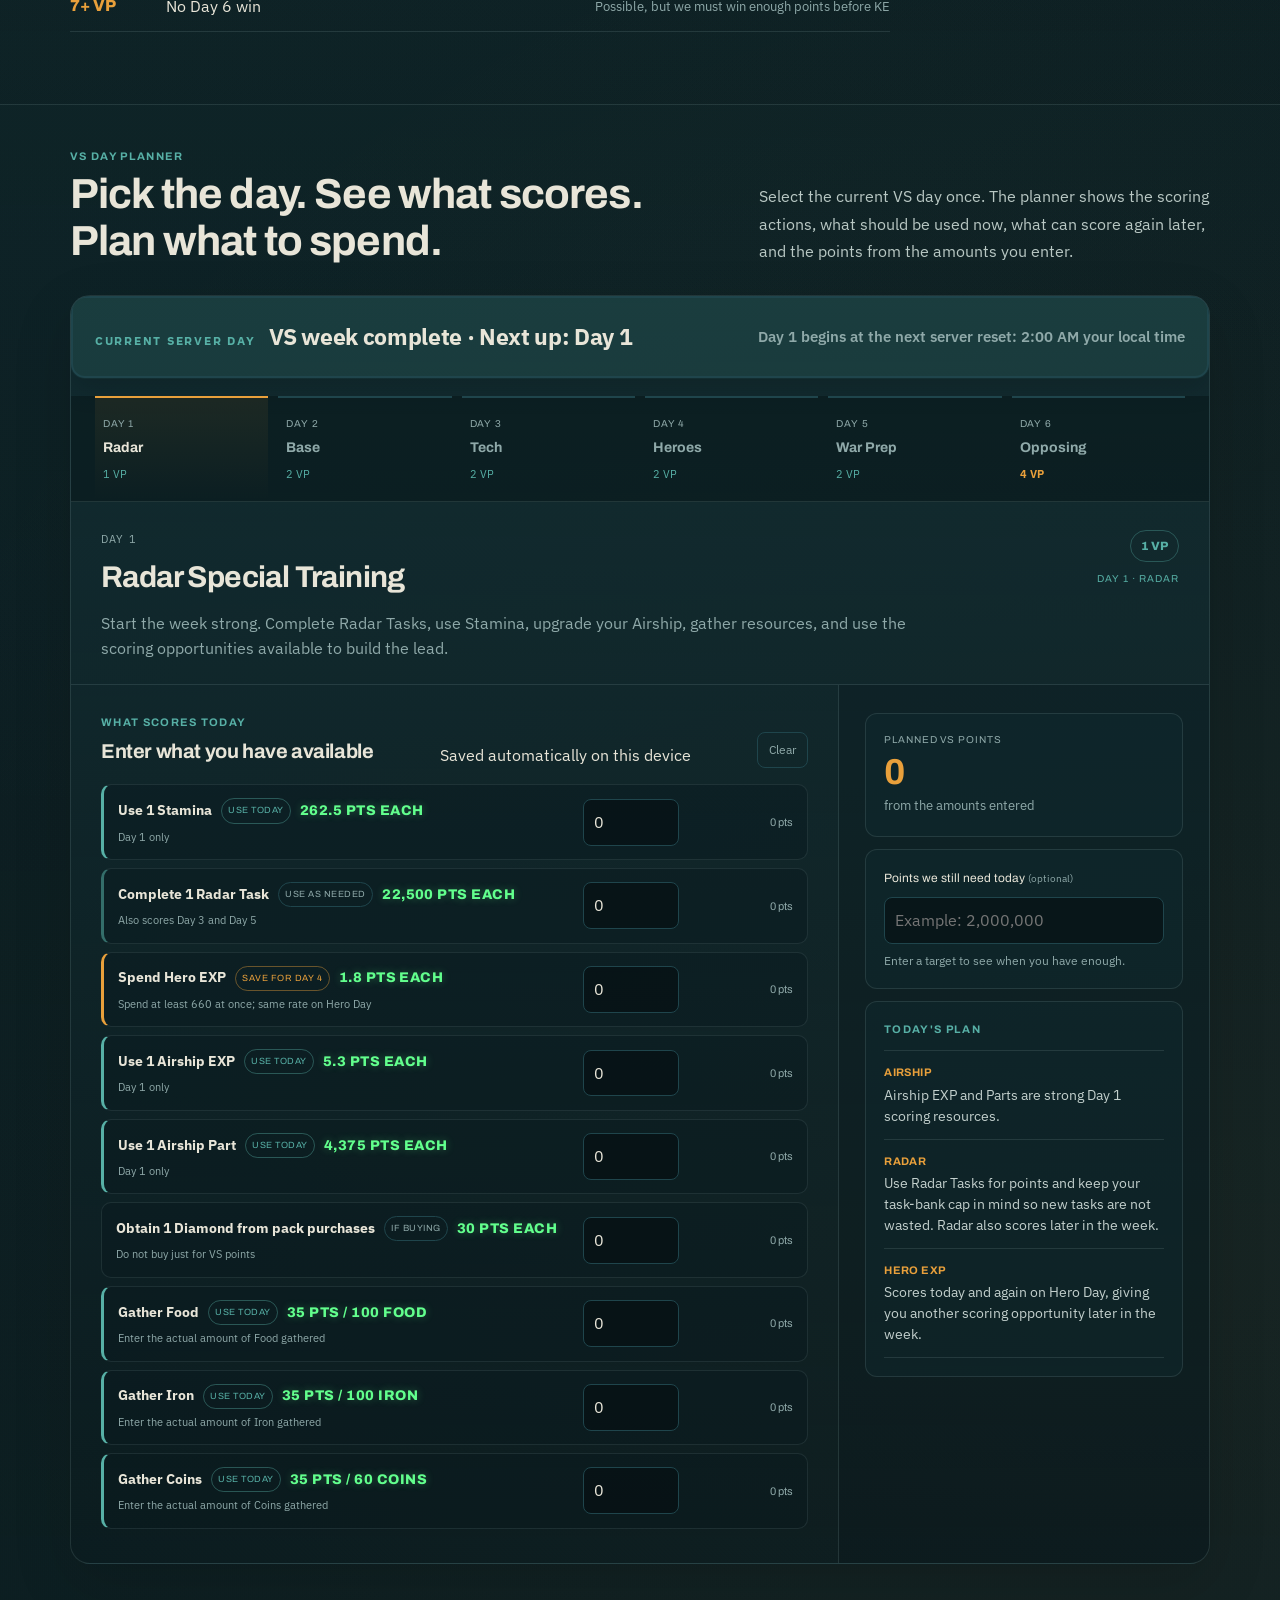
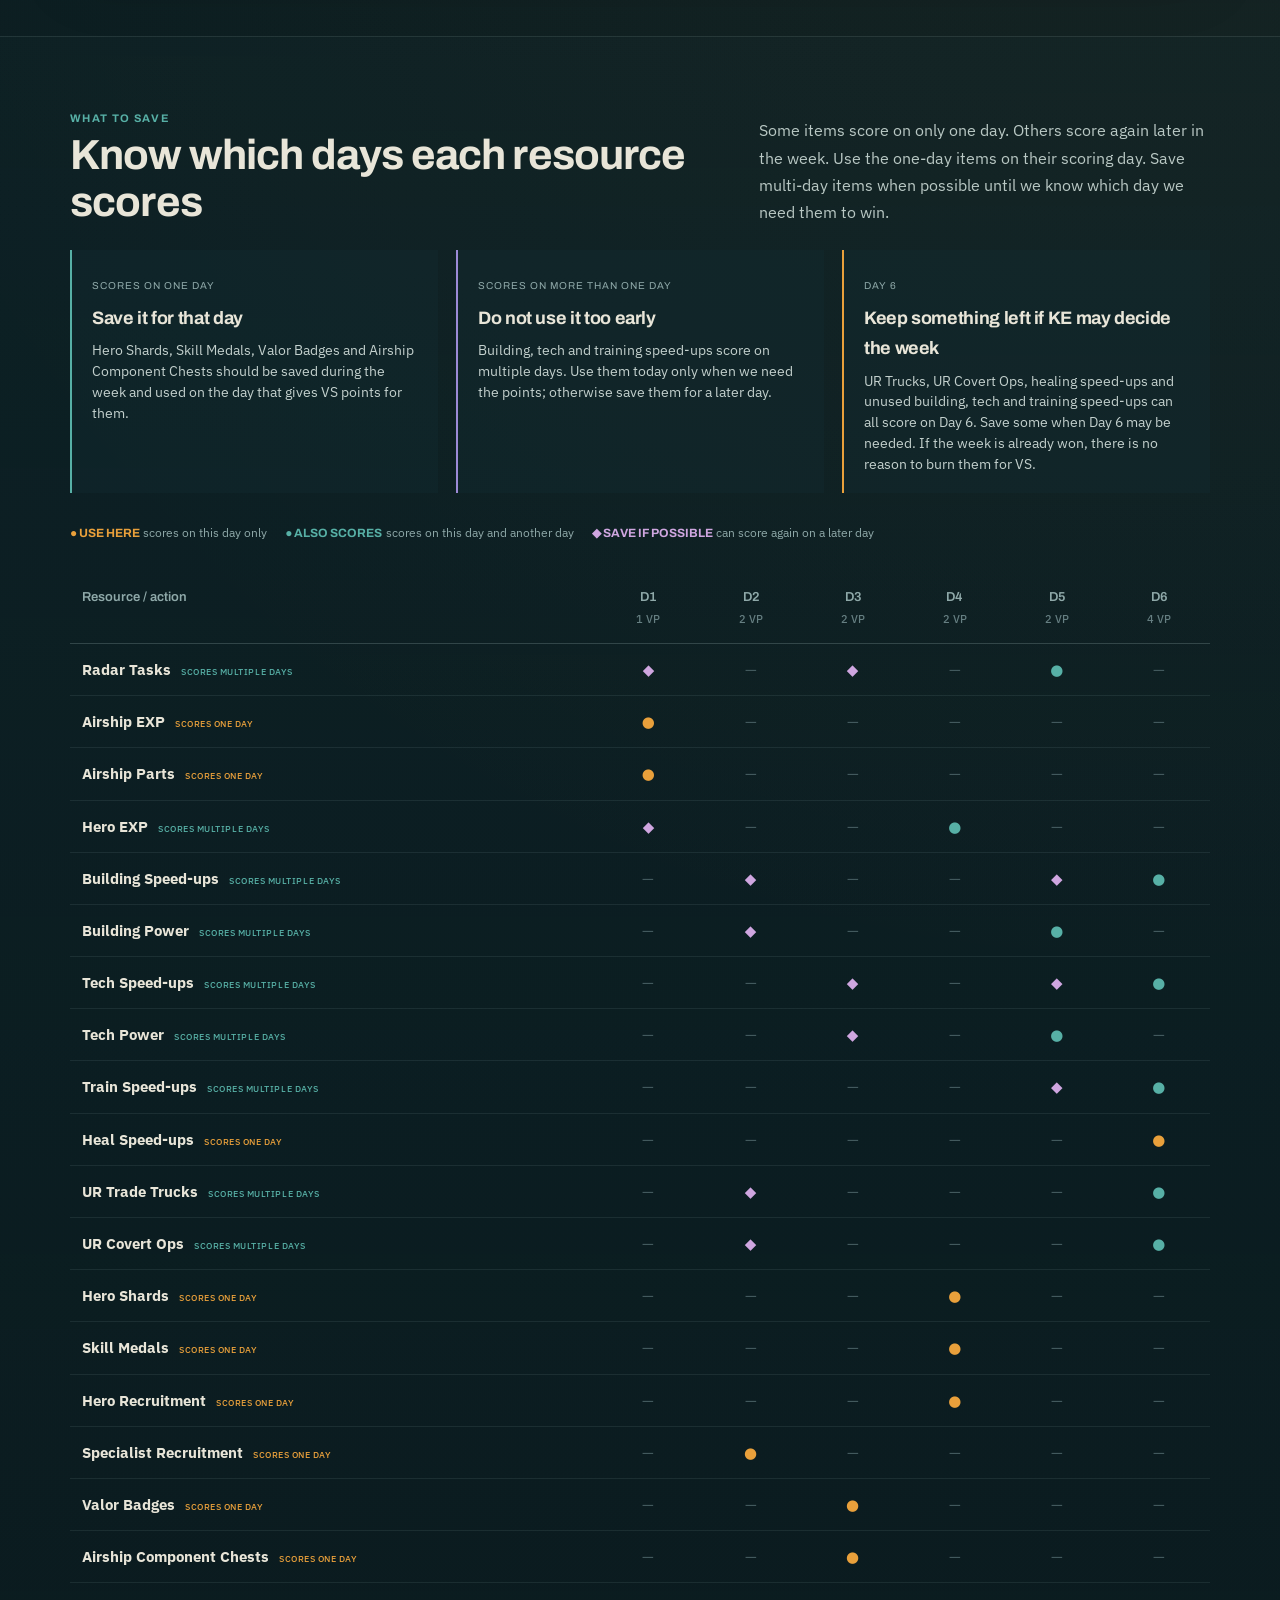
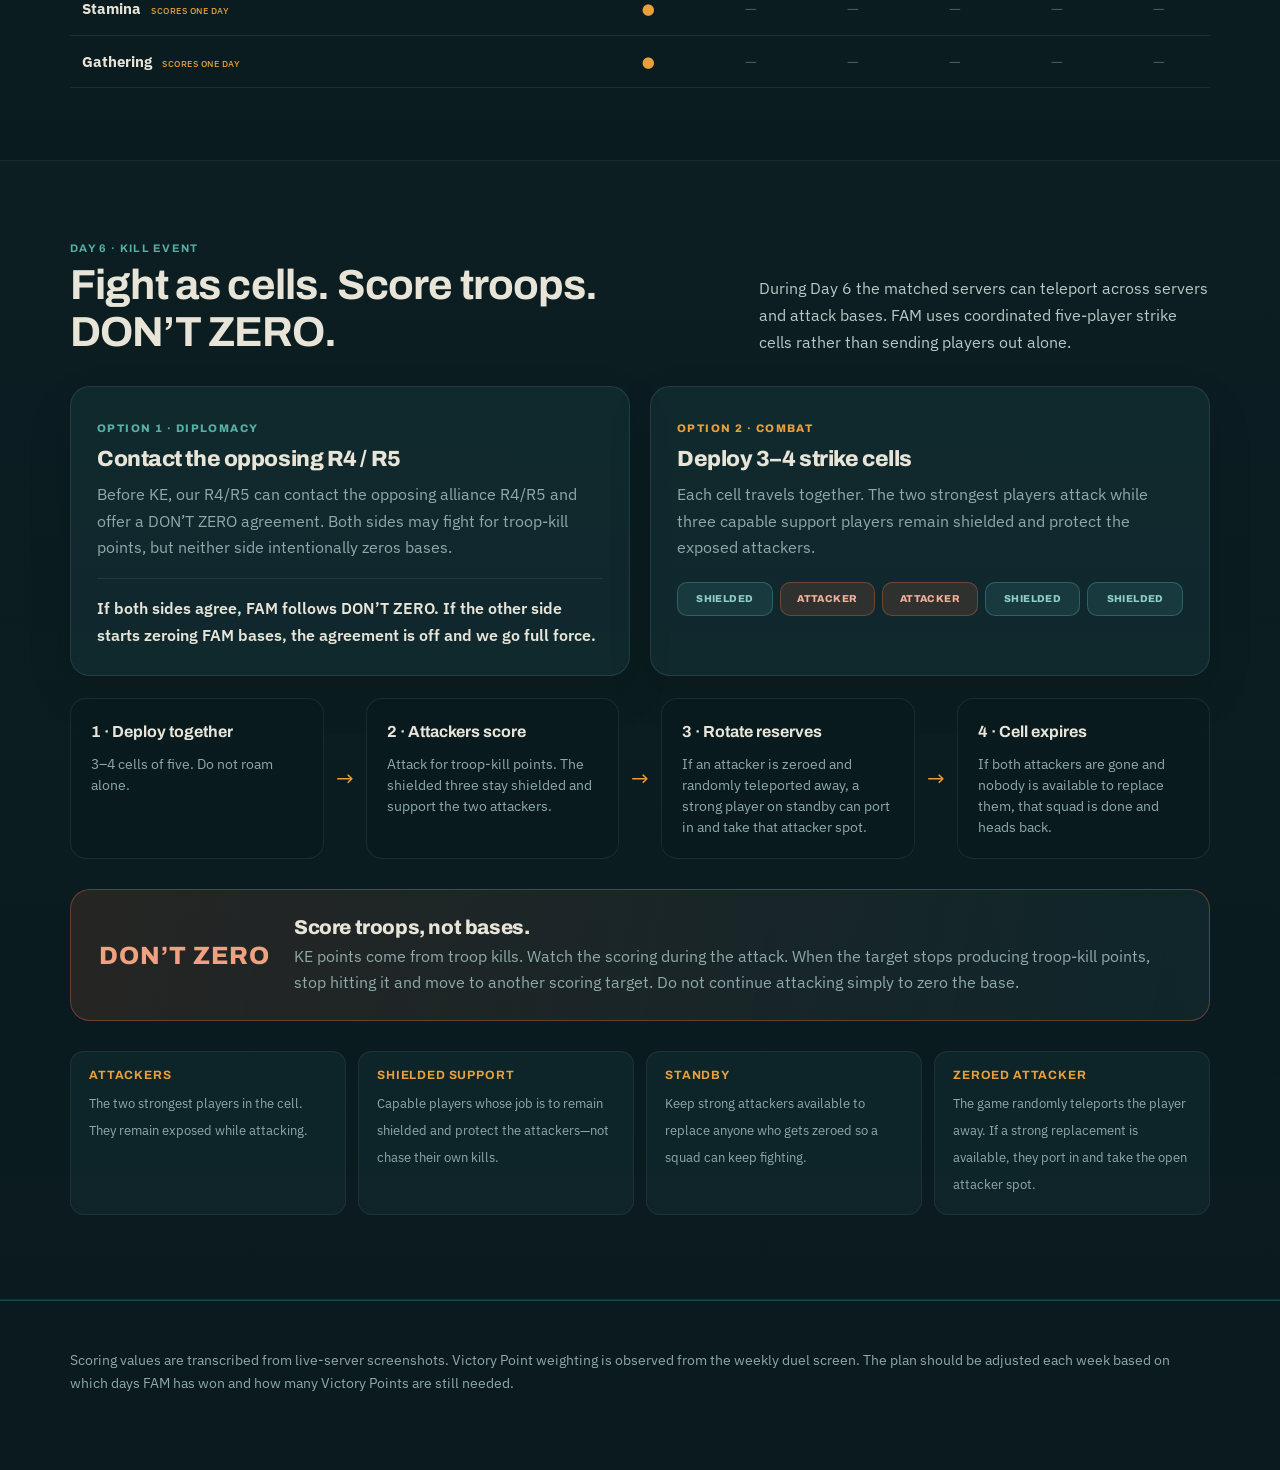
==== commit eb03db9a: "Add files via upload" ====
--- a/vs-battle.html
+++ b/vs-battle.html
@@ -8,6 +8,22 @@
 <link rel="preconnect" href="https://fonts.gstatic.com" crossorigin>
 <link href="https://fonts.googleapis.com/css2?family=Archivo:wght@500;600;800&family=IBM+Plex+Sans:wght@400;500;600&display=swap" rel="stylesheet">
 <link rel="stylesheet" href="./style.css">
+<link rel="icon" type="image/png" sizes="512x512" href="./favicon.png">
+<link rel="shortcut icon" href="./favicon.png">
+<style>
+.hero { position: relative; }
+.hero-logo { position:absolute; right:3%; top:50%; transform:translateY(-50%); width:min(34%,420px); display:flex; align-items:center; justify-content:center; pointer-events:none; }
+.hero-logo img {
+    display: block;
+    width: 280px;
+    max-width: 100%;
+    height: auto;
+    border-radius: 50%;
+    filter: drop-shadow(0 14px 32px rgba(0,0,0,.38));
+}
+.combat-hero > h1, .combat-hero > .sub, .combat-hero > .thesis, .vs-hero > .hero-kicker, .vs-hero > h1, .vs-hero > .sub, .vs-hero > .vp-hero-row, .vs-hero > .thesis { max-width:66%; }
+@media (max-width:800px) { .hero-logo { display:none; } .combat-hero > h1, .combat-hero > .sub, .combat-hero > .thesis, .vs-hero > .hero-kicker, .vs-hero > h1, .vs-hero > .sub, .vs-hero > .vp-hero-row, .vs-hero > .thesis { max-width:none; } }
+</style>
 </head>
 <body class="vs-page">
 <header class="top">
@@ -16,11 +32,12 @@
     <nav class="jump" aria-label="Sections">
       <a href="#planner">VS Planner</a><a href="#battleplan">Battle Plan</a><a href="#ke-doctrine">KE Doctrine</a><a href="#matrix">Resources</a>
     </nav>
-    <div class="page-nav" aria-label="Guide pages"><a href="./index.html">Combat Guide</a><a class="active" href="./vs-battle.html">VS Battle Planner</a></div>
+    <div class="page-nav" aria-label="Guide pages"><a href="./index.html">Combat Guide</a><a class="active" href="./vs-battle.html">VS Planner</a></div>
   </div>
 </header>
 
 <div class="wrap hero vs-hero">
+  <div class="hero-logo" aria-hidden="true"><img src="./favicon.png" alt=""></div>
   <div class="hero-kicker">ALLIANCE DUEL · WEEKLY VS</div>
   <h1>Win the week.<br>Not every day.</h1>
   <p class="sub">The duel awards <b>13 Victory Points</b> across six days. Our goal is to win every day by using the resources that score best each day, building strong leads efficiently, and carrying unused resources into the next scoring opportunity.</p>
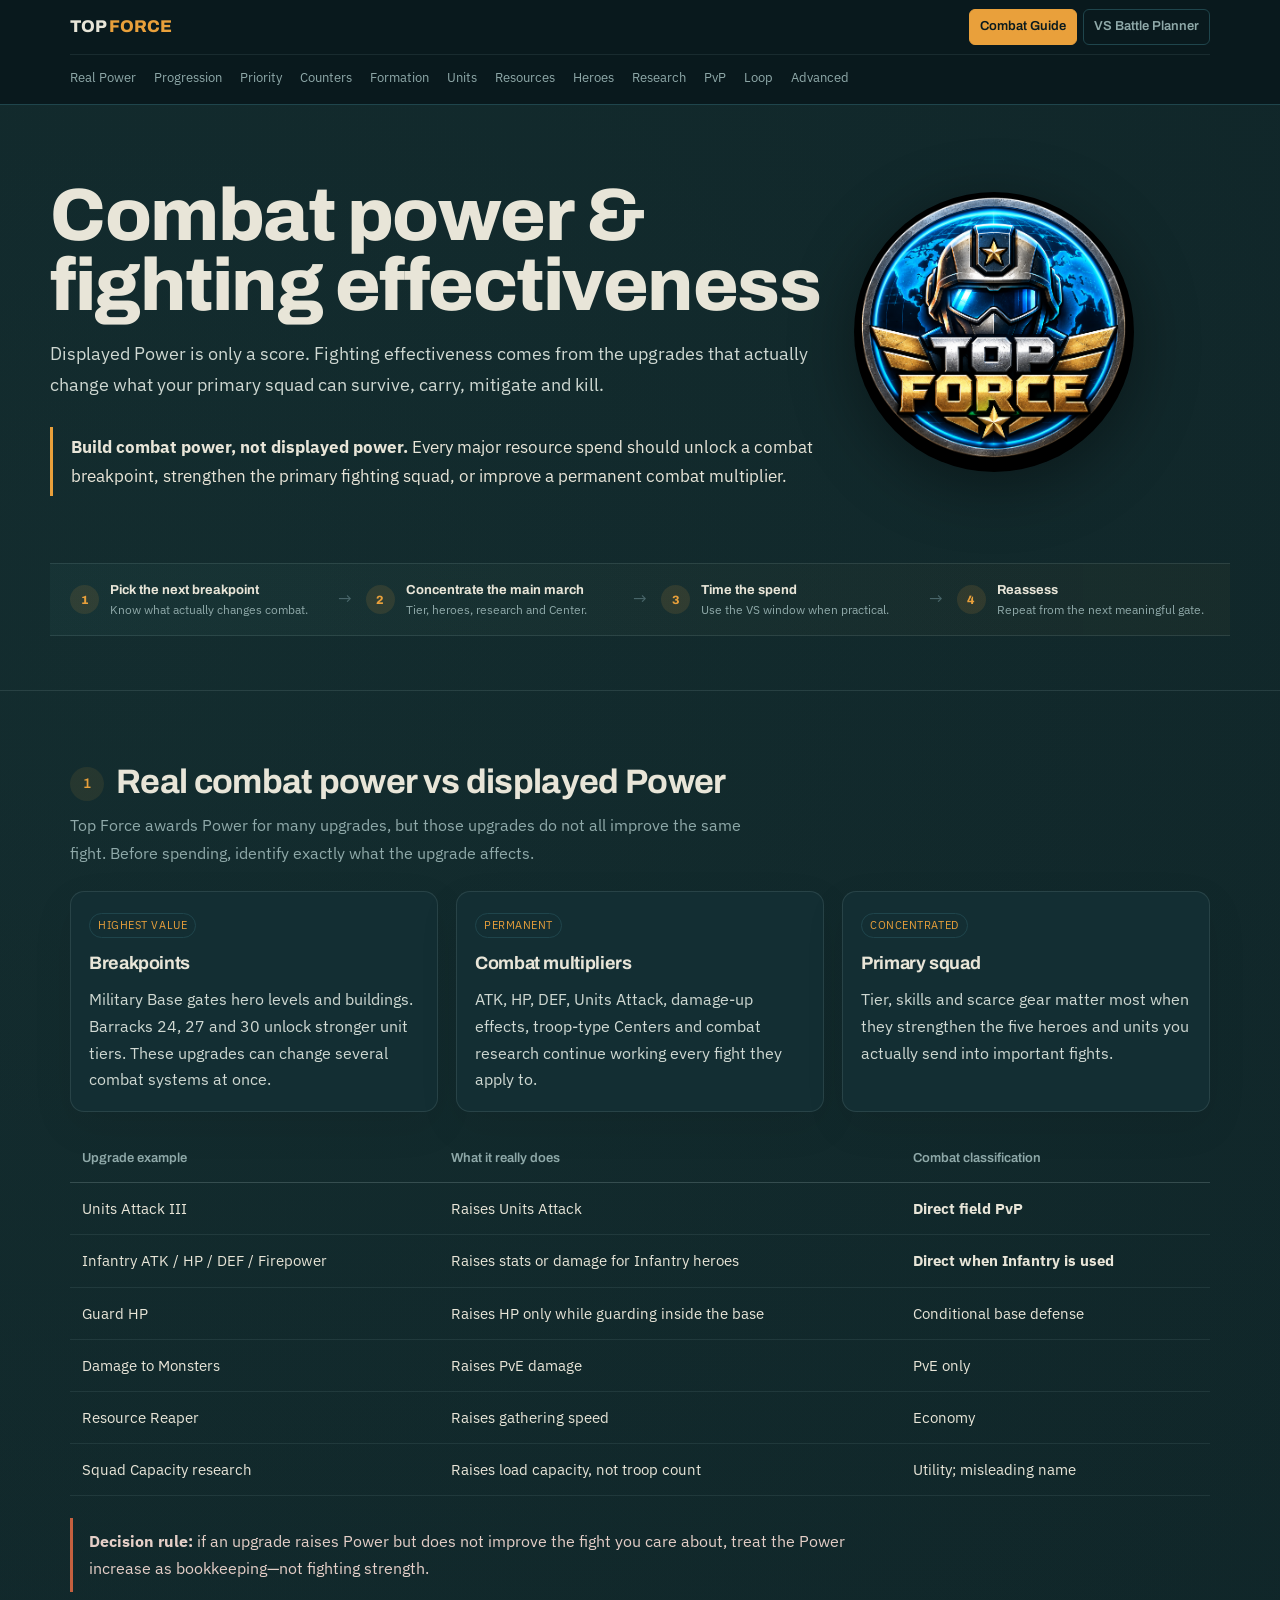
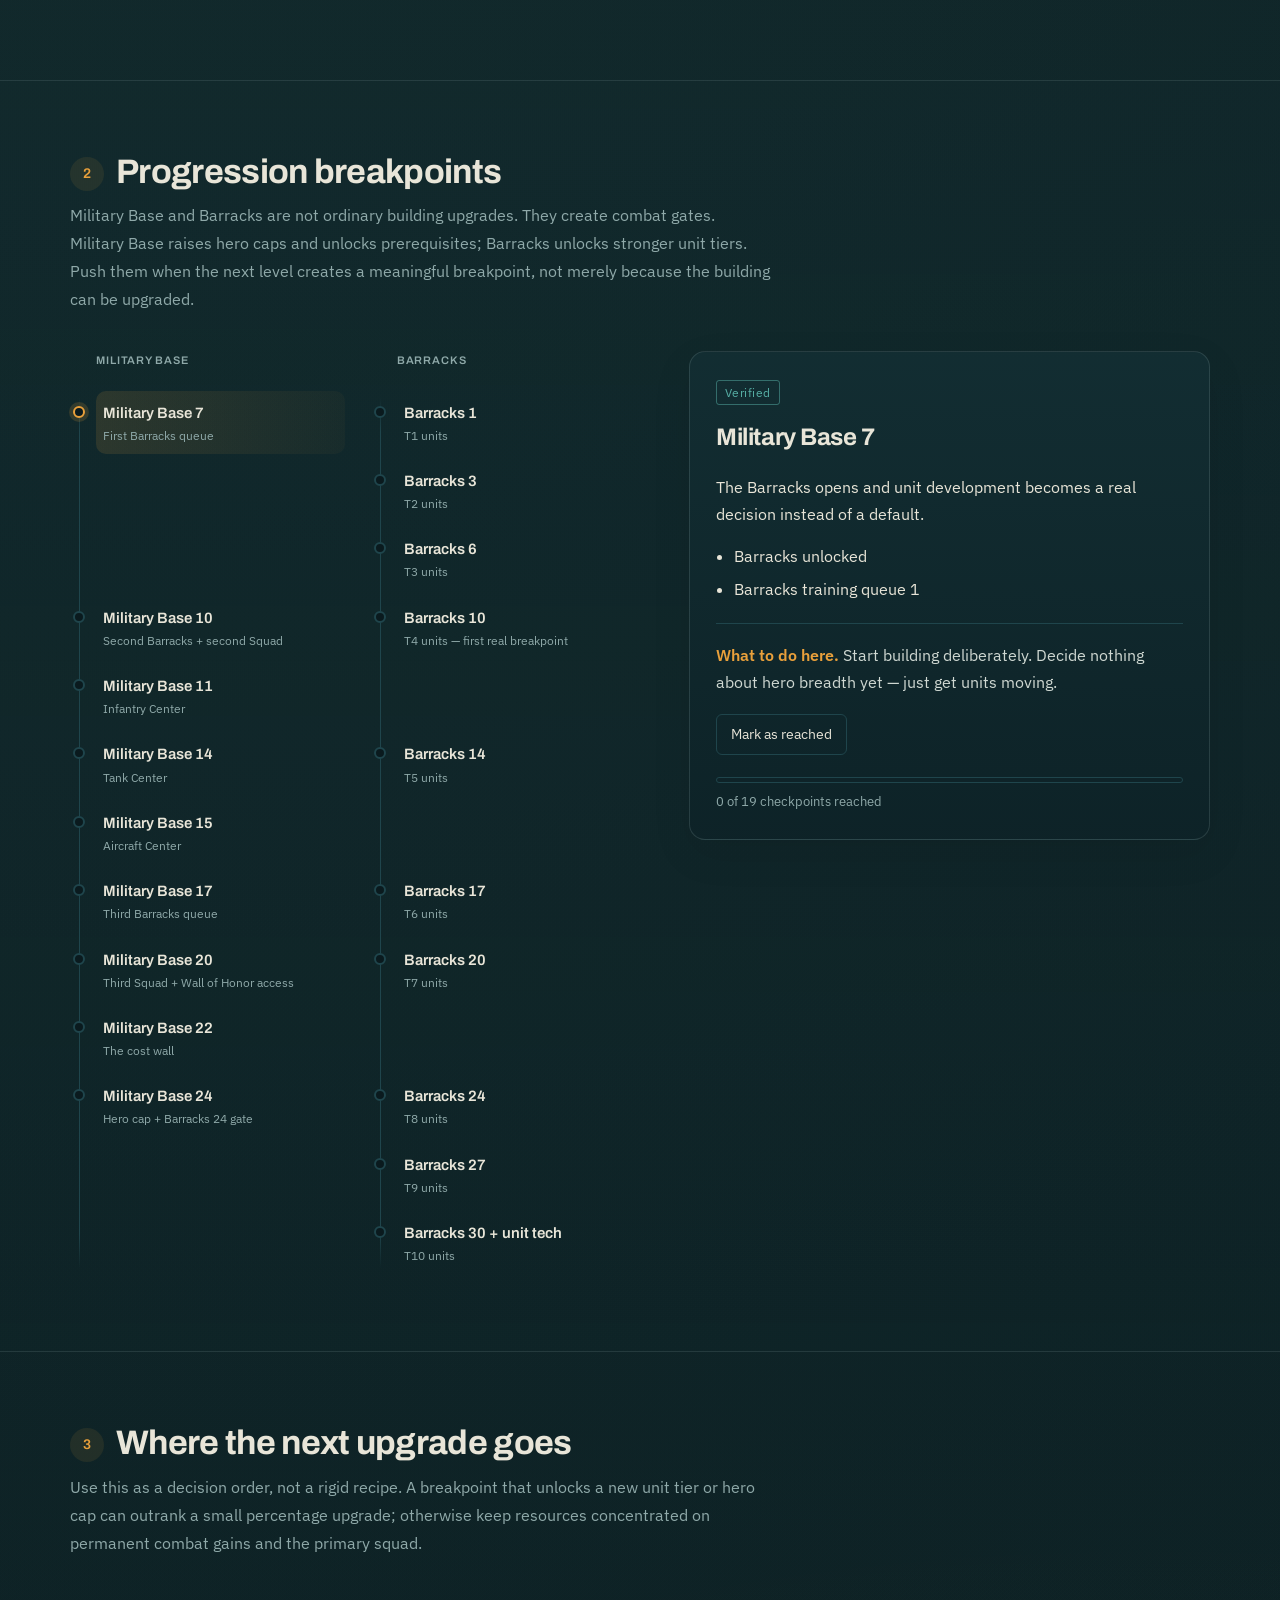
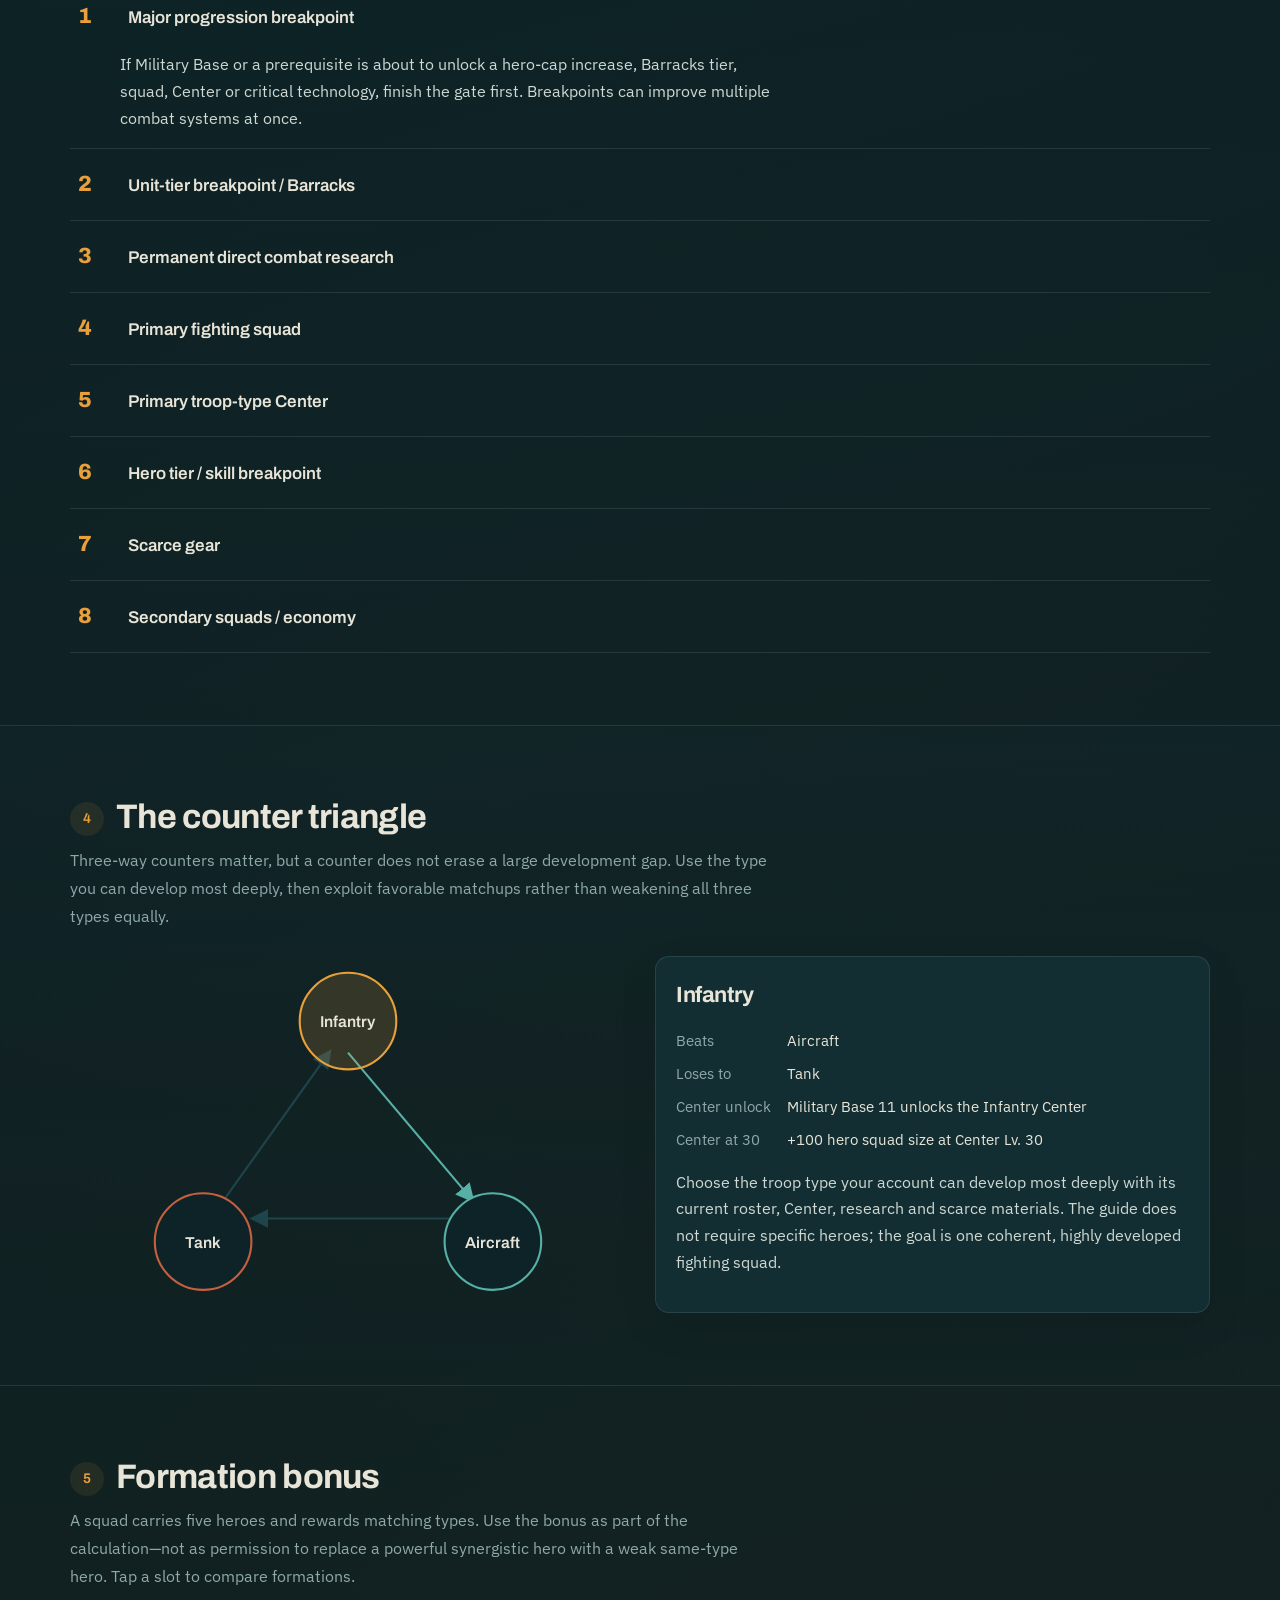
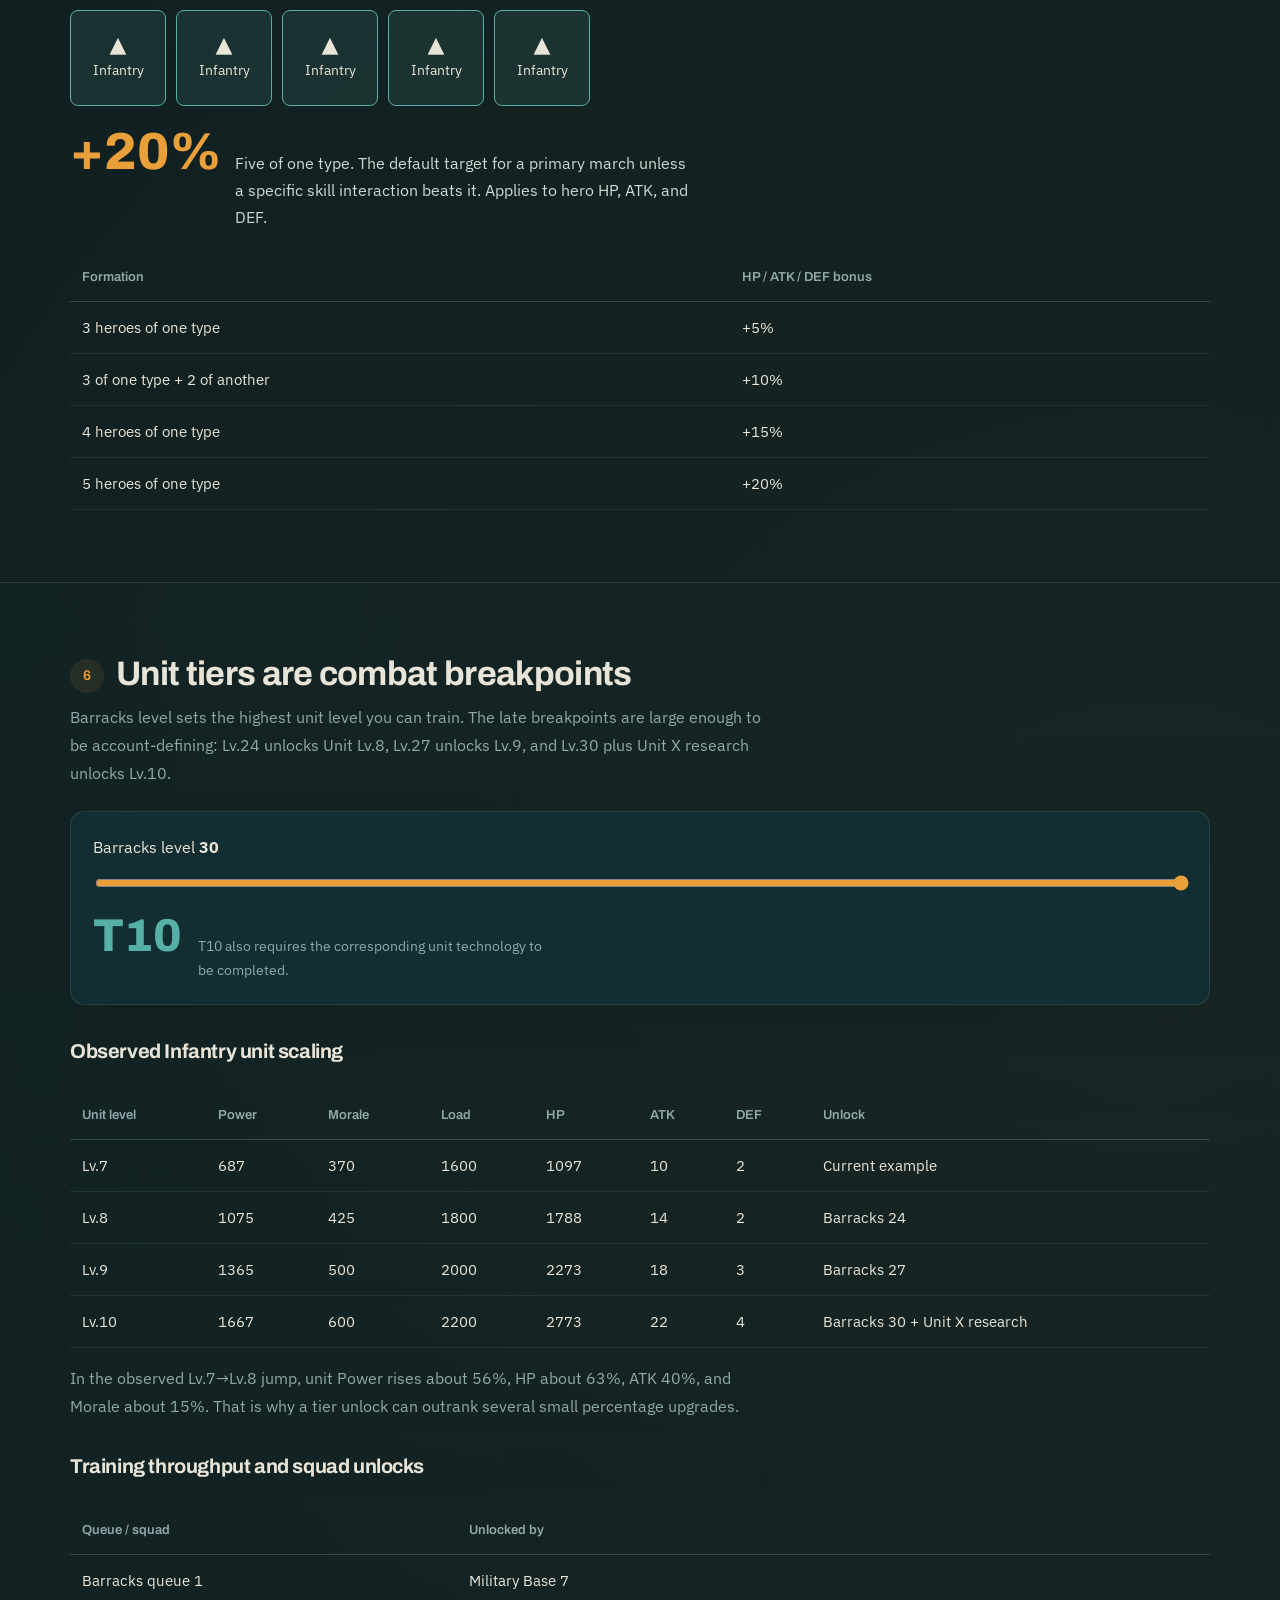
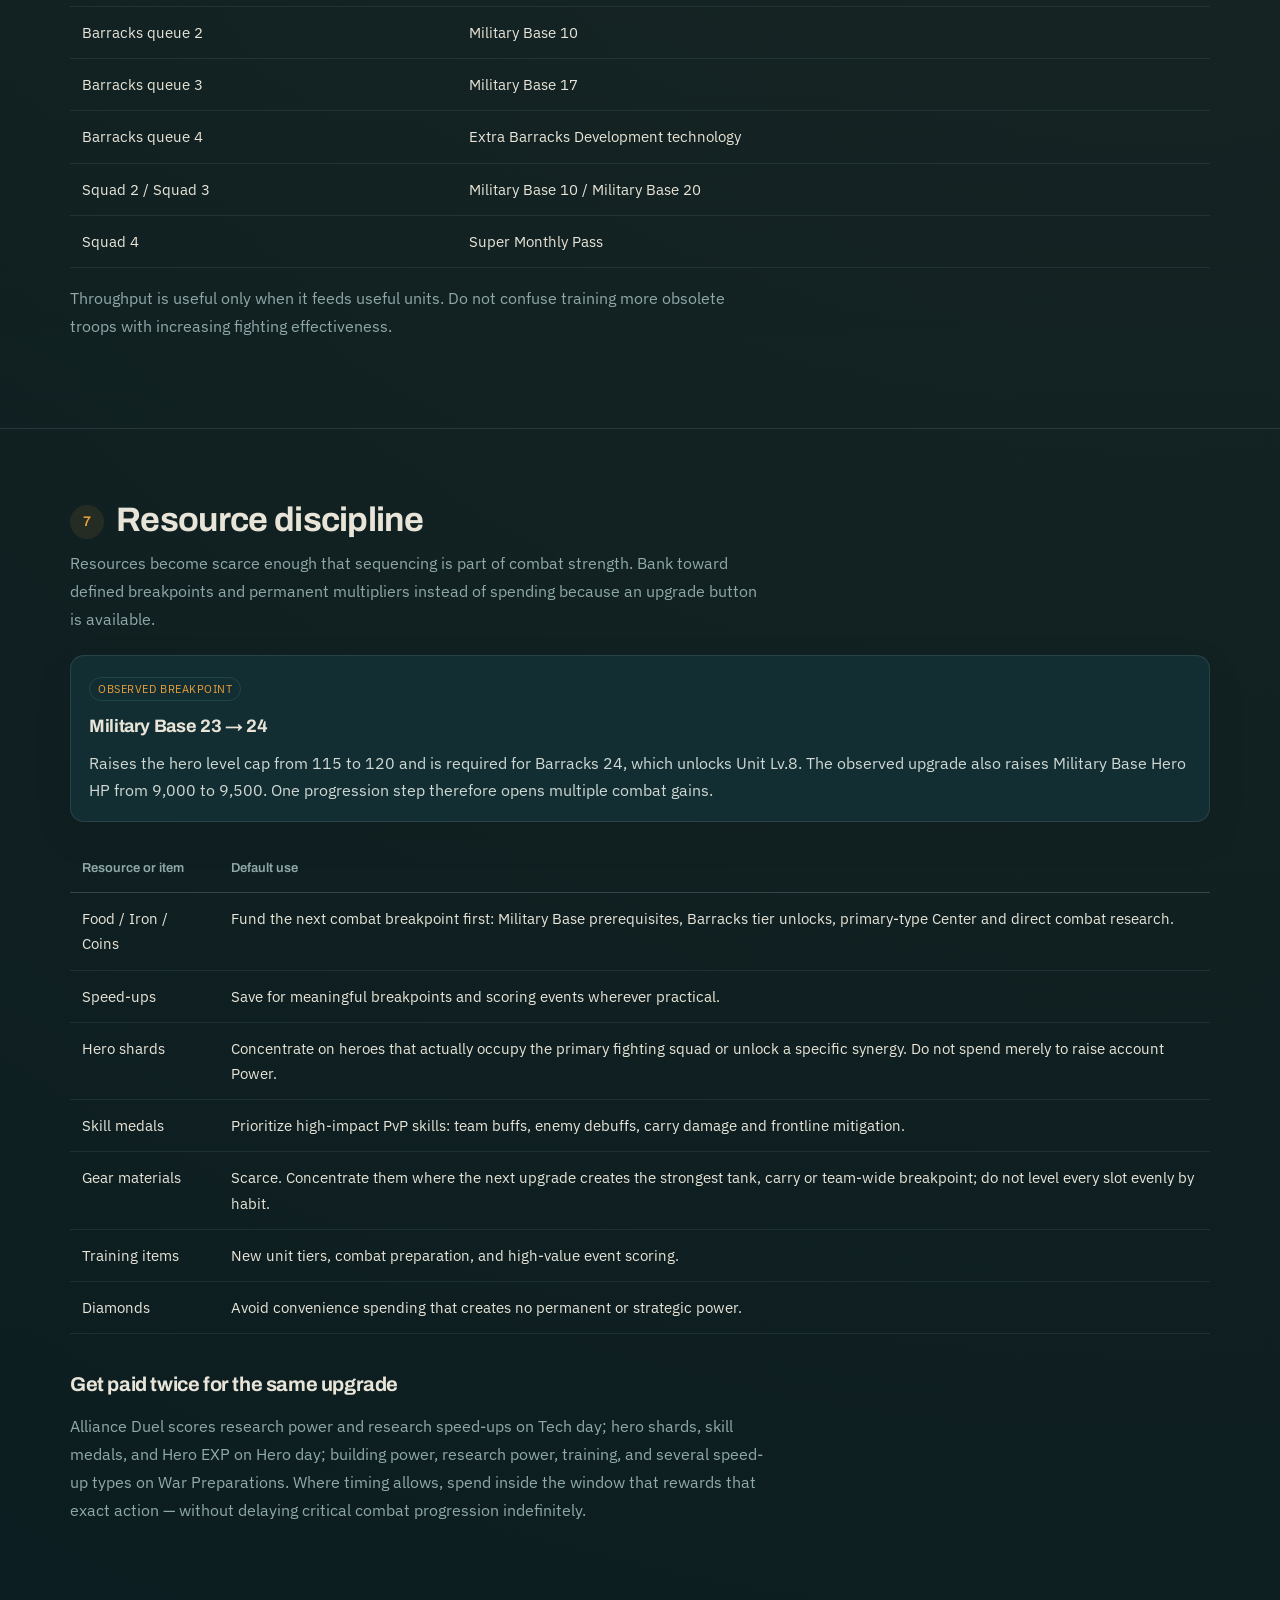
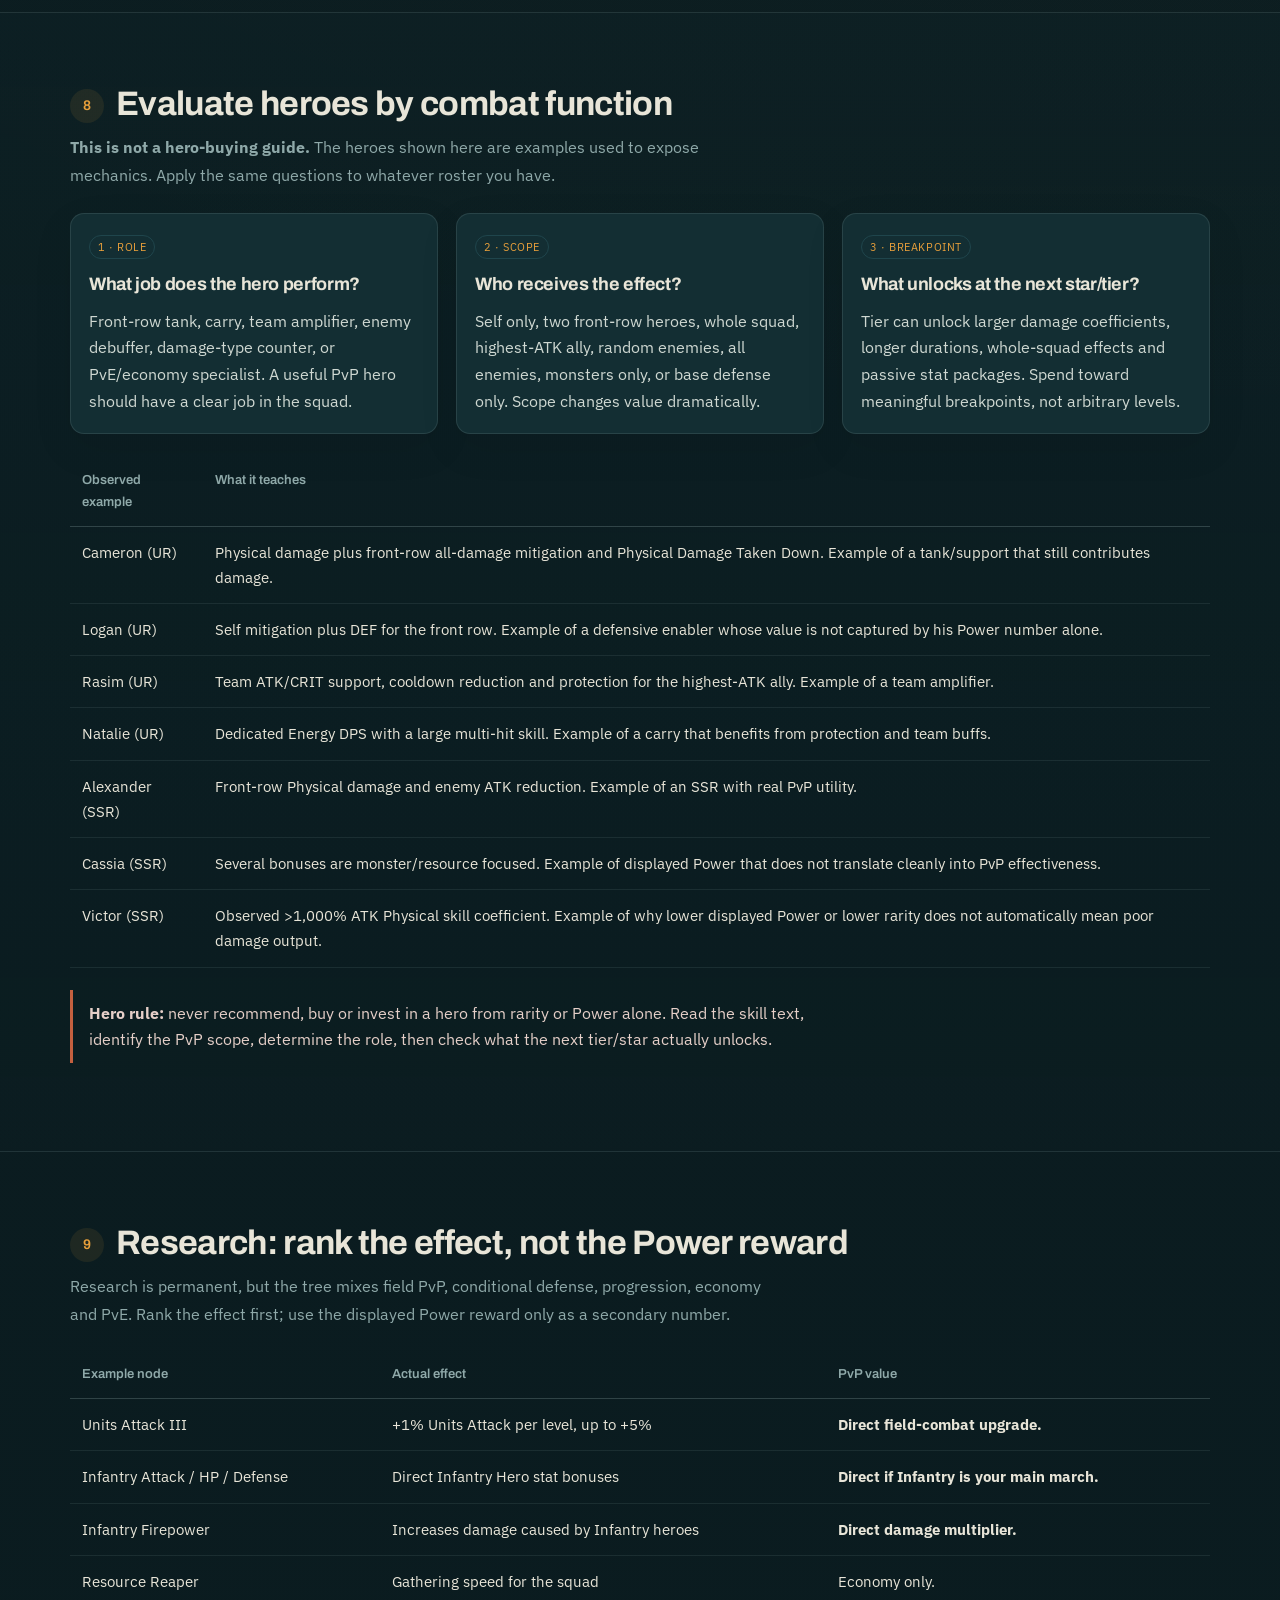
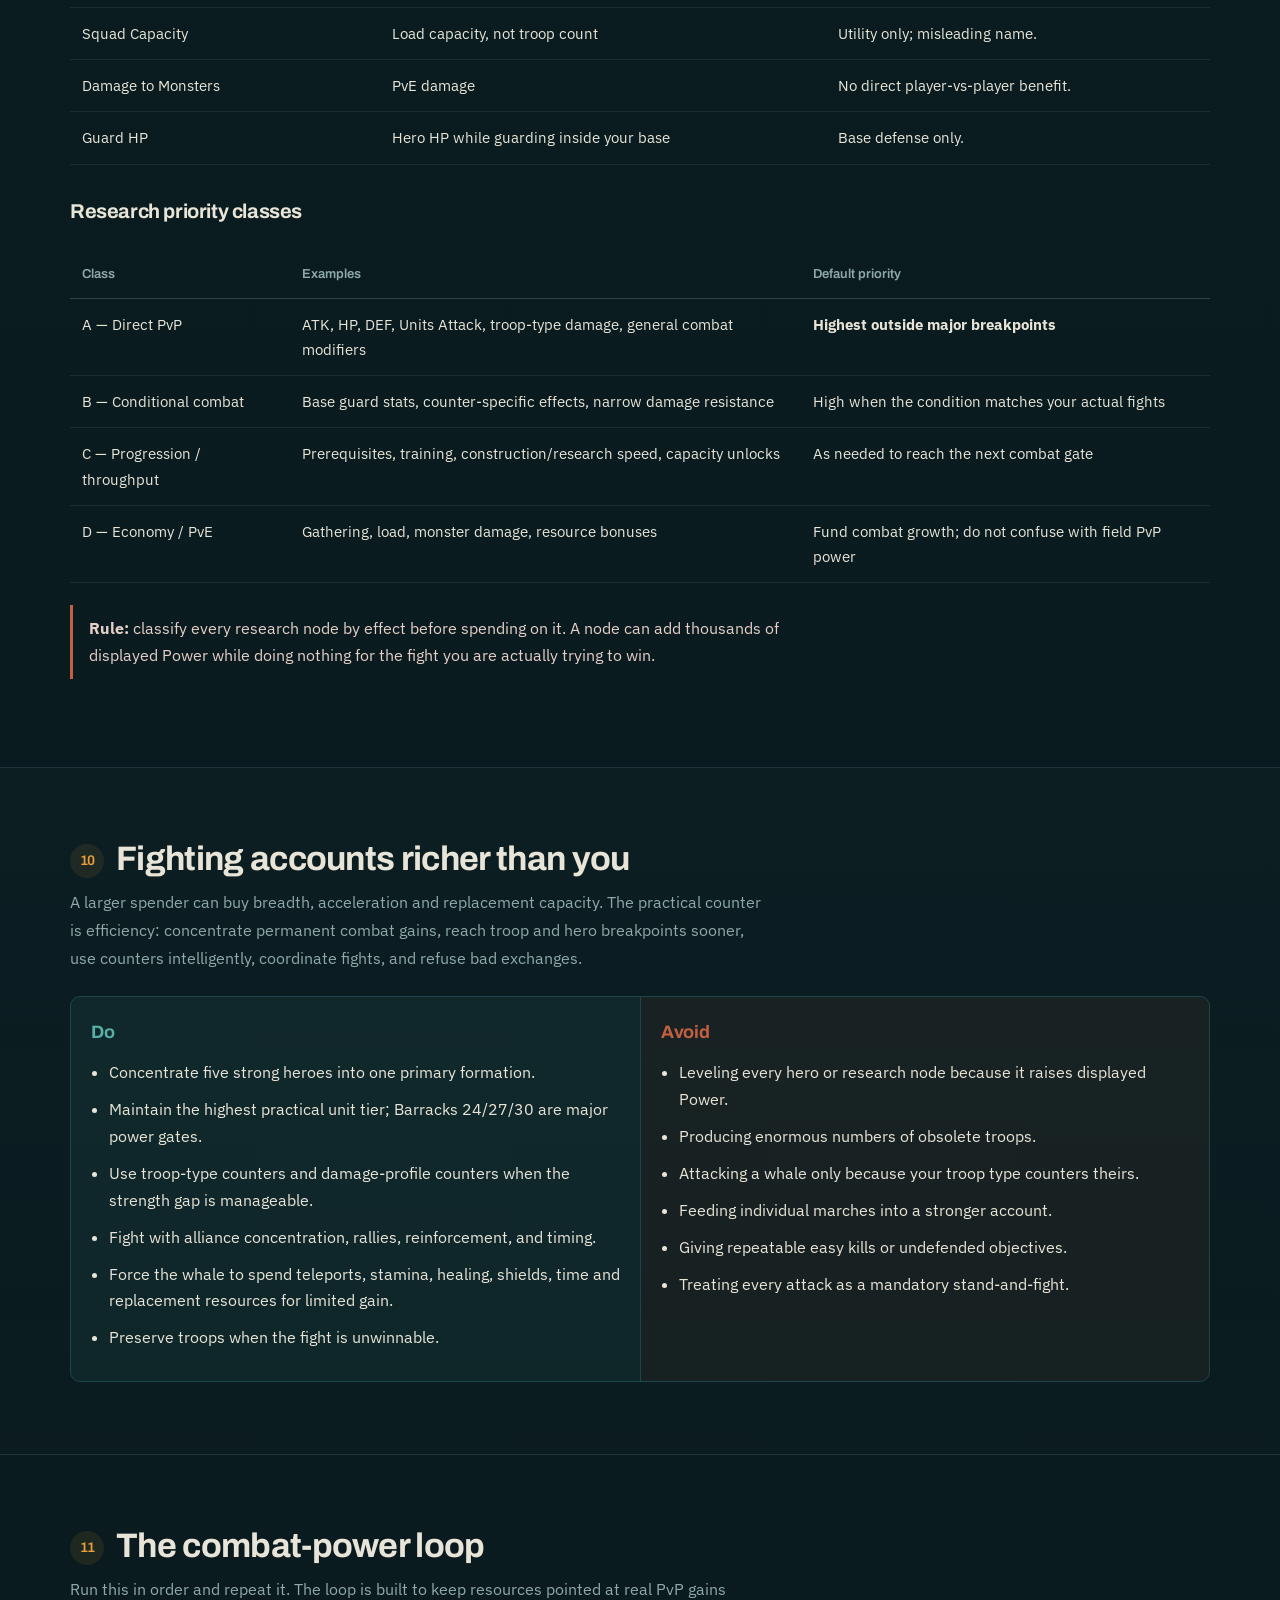
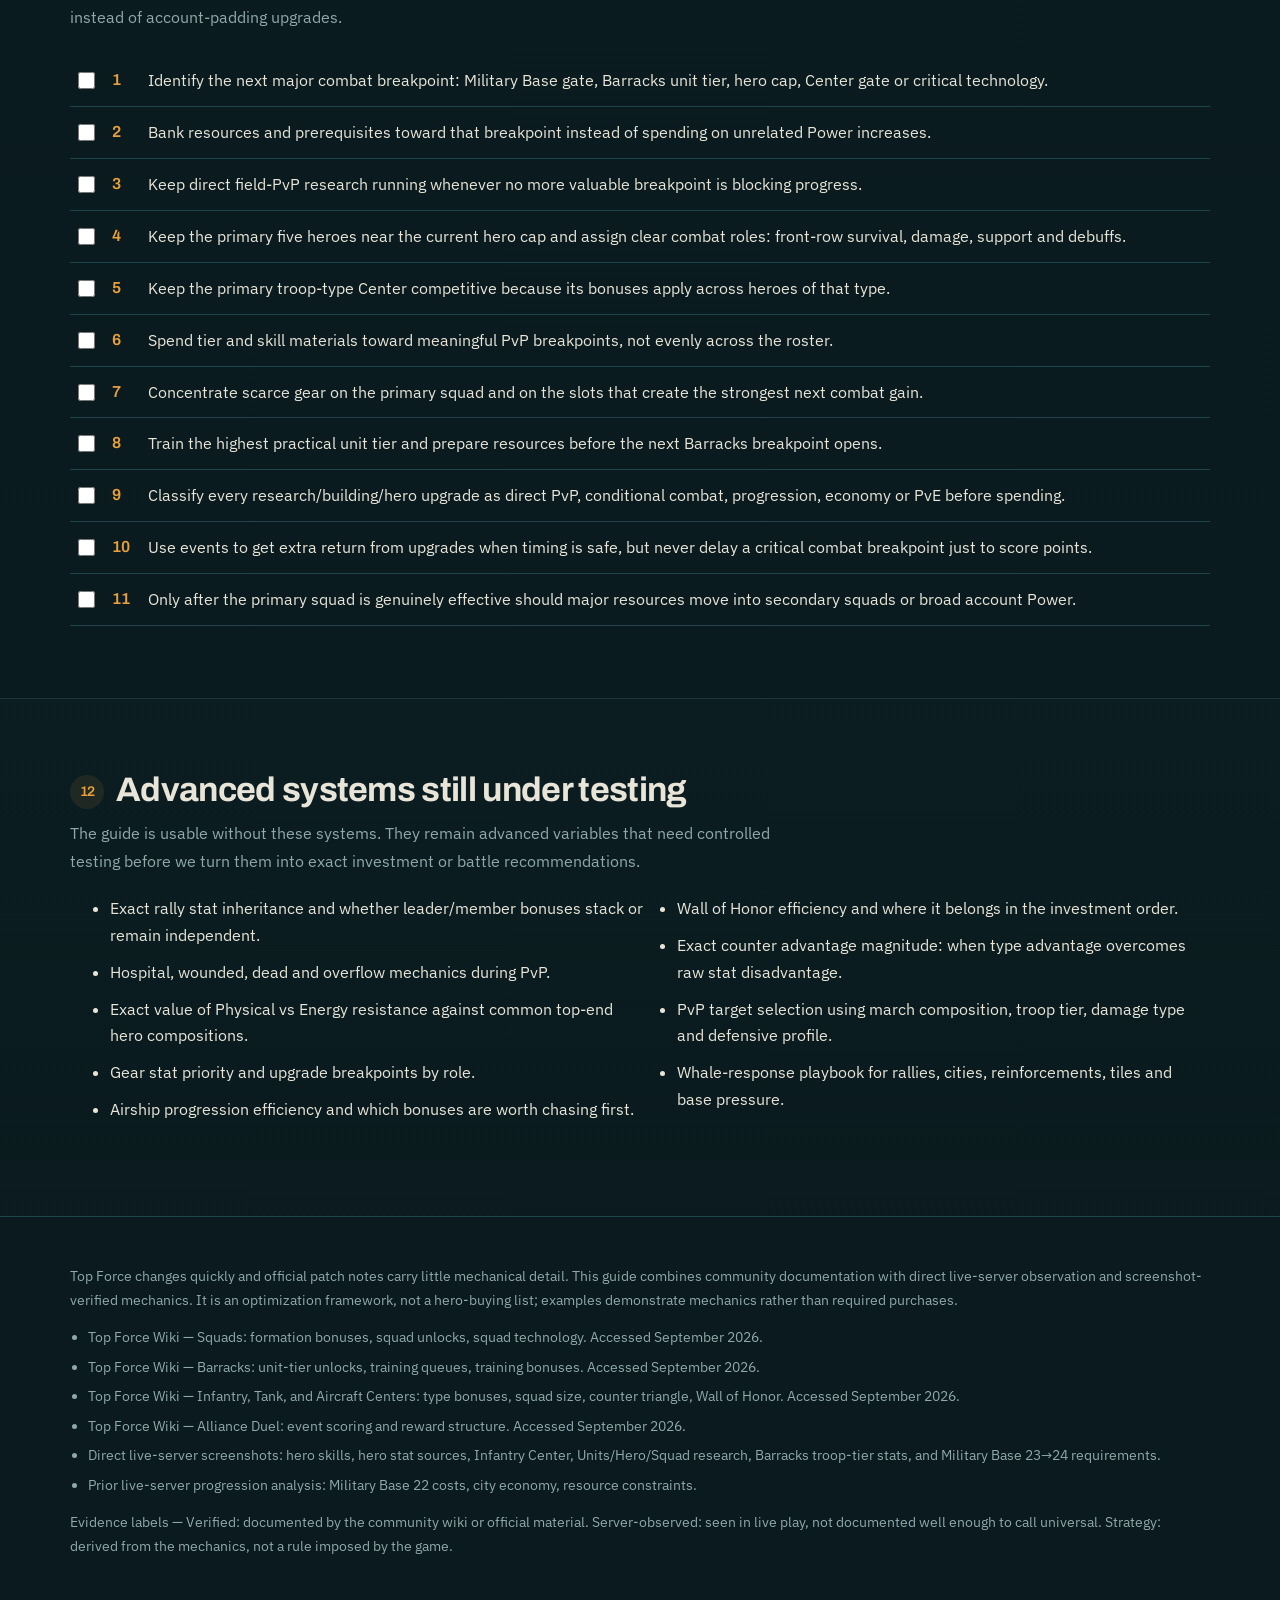
==== commit 0cf0bda4: "Add files via upload" ====
--- a/vs-battle.html
+++ b/vs-battle.html
@@ -1,9 +1,21 @@
 <!doctype html>
+<!--
+Editor: Visual Studio Code
+Script Name: index.html
+Author: Paul Hanlon
+Date: 2026-09-06
+Description:
+  Single-file interactive web version of the Top Force Combat Power & Fighting Effectiveness
+  Guide. Combat-power optimization guide. Contains a clickable two-lane progression map (Military Base /
+  Barracks), a formation bonus calculator, a troop counter-triangle selector,
+  a barracks tier lookup, and the full priority, resource, and doctrine content.
+  Static HTML/CSS/JavaScript. GitHub Pages compatible. Google Fonts are the only external asset.
+-->
 <html lang="en">
 <head>
 <meta charset="utf-8">
 <meta name="viewport" content="width=device-width, initial-scale=1">
-<title>Top Force — VS Battle Planner</title>
+<title>Top Force — Combat Guide</title>
 <link rel="preconnect" href="https://fonts.googleapis.com">
 <link rel="preconnect" href="https://fonts.gstatic.com" crossorigin>
 <link href="https://fonts.googleapis.com/css2?family=Archivo:wght@500;600;800&family=IBM+Plex+Sans:wght@400;500;600&display=swap" rel="stylesheet">
@@ -25,417 +37,604 @@
 @media (max-width:800px) { .hero-logo { display:none; } .combat-hero > h1, .combat-hero > .sub, .combat-hero > .thesis, .vs-hero > .hero-kicker, .vs-hero > h1, .vs-hero > .sub, .vs-hero > .vp-hero-row, .vs-hero > .thesis { max-width:none; } }
 </style>
 </head>
-<body class="vs-page">
+<body>
+
 <header class="top">
   <div class="wrap">
     <div class="brand">TOP <span>FORCE</span></div>
     <nav class="jump" aria-label="Sections">
-      <a href="#planner">VS Planner</a><a href="#battleplan">Battle Plan</a><a href="#ke-doctrine">KE Doctrine</a><a href="#matrix">Resources</a>
+      <a href="#realpower">Real Power</a><a href="#map">Progression</a><a href="#stack">Priority</a>
+      <a href="#counters">Counters</a><a href="#formation">Formation</a><a href="#tiers">Units</a>
+      <a href="#resources">Resources</a><a href="#heroes">Heroes</a><a href="#research">Research</a>
+      <a href="#doctrine">PvP</a><a href="#loop">Loop</a><a href="#gaps">Advanced</a>
     </nav>
-    <div class="page-nav" aria-label="Guide pages"><a href="./index.html">Combat Guide</a><a class="active" href="./vs-battle.html">VS Planner</a></div>
+    <div class="page-nav" aria-label="Guide pages"><a class="active" href="./index.html">Combat Guide</a><a href="./vs-battle.html">VS Battle Planner</a></div>
   </div>
 </header>
 
-<div class="wrap hero vs-hero">
+<div class="wrap hero combat-hero">
   <div class="hero-logo" aria-hidden="true"><img src="./favicon.png" alt=""></div>
-  <div class="hero-kicker">ALLIANCE DUEL · WEEKLY VS</div>
-  <h1>Win the week.<br>Not every day.</h1>
-  <p class="sub">The duel awards <b>13 Victory Points</b> across six days. Our goal is to win every day by using the resources that score best each day, building strong leads efficiently, and carrying unused resources into the next scoring opportunity.</p>
-  <div class="vp-hero-row">
-    <div class="vp-stat"><span>13</span><small>Total VP available</small></div>
-    <div class="vp-stat"><span>7</span><small>VP guarantees the week</small></div>
-    <div class="vp-stat critical"><span>4</span><small>VP on Day 6 alone</small></div>
-  </div>
-  <p class="thesis"><b>Core rule:</b> try to win every day. Use the resources that score well that day, build the lead efficiently, and stop only when the day is secure enough to protect what remains for the rest of the week.</p>
+  <h1>Combat power &amp;<br>fighting effectiveness</h1>
+  <p class="sub">Displayed Power is only a score. Fighting effectiveness comes from the upgrades that actually change what your primary squad can survive, carry, mitigate and kill.</p>
+  <p class="thesis"><b>Build combat power, not displayed power.</b> Every major resource spend should unlock a combat breakpoint, strengthen the primary fighting squad, or improve a permanent combat multiplier.</p>
 </div>
 
-<section id="battleplan" class="soft-section">
-  <div class="wrap">
-    <div class="section-intro">
-      <div><span class="section-kicker">THE WEEKLY PLAN</span><h2>Push every day smart and build the week early</h2></div>
-      <p>Every day is a chance to add Victory Points. Push each day using the resources that score best, build the lead efficiently, and keep enough available to stay strong through the rest of the week. Winning Days 1–5 can secure the week before the Day 6 Kill Event.</p>
+<div class="wrap guide-flow" aria-label="How to use the guide">
+  <div class="flow-step"><span>1</span><div><b>Pick the next breakpoint</b><small>Know what actually changes combat.</small></div></div>
+  <div class="flow-arrow">→</div>
+  <div class="flow-step"><span>2</span><div><b>Concentrate the main march</b><small>Tier, heroes, research and Center.</small></div></div>
+  <div class="flow-arrow">→</div>
+  <div class="flow-step"><span>3</span><div><b>Time the spend</b><small>Use the VS window when practical.</small></div></div>
+  <div class="flow-arrow">→</div>
+  <div class="flow-step"><span>4</span><div><b>Reassess</b><small>Repeat from the next meaningful gate.</small></div></div>
+</div>
+
+<section id="realpower">
+  <div class="wrap">
+    <h2><span class="num">1</span>Real combat power vs displayed Power</h2>
+    <p class="lede">Top Force awards Power for many upgrades, but those upgrades do not all improve the same fight. Before spending, identify exactly what the upgrade affects.</p>
+    <div class="cards3">
+      <div class="card"><span class="pill">Highest value</span><h3>Breakpoints</h3><p>Military Base gates hero levels and buildings. Barracks 24, 27 and 30 unlock stronger unit tiers. These upgrades can change several combat systems at once.</p></div>
+      <div class="card"><span class="pill">Permanent</span><h3>Combat multipliers</h3><p>ATK, HP, DEF, Units Attack, damage-up effects, troop-type Centers and combat research continue working every fight they apply to.</p></div>
+      <div class="card"><span class="pill">Concentrated</span><h3>Primary squad</h3><p>Tier, skills and scarce gear matter most when they strengthen the five heroes and units you actually send into important fights.</p></div>
     </div>
-
-    <div class="battle-path">
-      <div class="path-card low"><div class="path-vp">1 VP</div><h3>Day 1 · Radar Special Training</h3><p>Start the week strong with Radar Tasks, Stamina, Airship EXP and Parts, Hero EXP, and gathering. Build the lead with the resources available today.</p></div>
-      <div class="path-connector">→</div>
-      <div class="path-card"><div class="path-vp">2 VP</div><h3>Days 2–4 · Build the Lead</h3><p>Use the actions and resources that score for each day and keep pressure on the matchup. Items that score again later are still useful today when they help secure the win.</p></div>
-      <div class="path-connector">→</div>
-      <div class="path-card"><div class="path-vp">2 VP</div><h3>Day 5 · War Preparations</h3><p>Building, tech, training and radar all score on Day 5. Use the mix that gives the alliance the strongest, easiest path to another daily win.</p></div>
-      <div class="path-connector">→</div>
-      <div class="path-card critical"><div class="path-vp">4 VP</div><h3>Day 6 · SVS Kill Event</h3><p>Four points can decide the week. If we need the four points, use the truce option or the established kill-squad plan. If we already have enough Victory Points to win the week, shield and save troops for Capitol or the next fight.</p></div>
-    </div>
-
-    <div class="decision-band">
-      <div><b>If ahead:</b><span> keep enough pressure on the score to hold the lead and preserve what is not needed yet.</span></div>
-      <div><b>If close:</b><span> use the strongest scoring options available for that day and keep building until the lead is comfortable.</span></div>
-      <div><b>If behind:</b><span> focus on the highest-value scoring actions first and coordinate the push so everyone contributes where it matters most.</span></div>
-    </div>
-
-    <div class="win-combos">
-      <h3>Useful paths to the weekly win</h3>
-      <div class="combo-row"><span class="combo-score">8 VP</span><span>Day 6 + any two 2-point days</span><small>Wins the week with room to spare</small></div>
-      <div class="combo-row"><span class="combo-score">7 VP</span><span>Day 6 + one 2-point day + Day 1</span><small>Exactly enough to guarantee the week</small></div>
-      <div class="combo-row"><span class="combo-score">7+ VP</span><span>No Day 6 win</span><small>Possible, but we must win enough points before KE</small></div>
-    </div>
-  </div>
-</section>
-
-<section id="planner" class="planner-section">
-  <div class="wrap">
-    <div class="section-intro planner-intro">
-      <div><span class="section-kicker">VS DAY PLANNER</span><h2>Pick the day. See what scores. Plan what to spend.</h2></div>
-      <p>Select the current VS day once. The planner shows the scoring actions, what should be used now, what can score again later, and the points from the amounts you enter.</p>
-    </div>
-
-    <div class="planner-shell">
-      <div class="server-day-status" id="serverDayStatus">
-        <div><span class="server-day-kicker">CURRENT SERVER DAY</span><strong id="serverDayText">Checking...</strong></div>
-        <small id="serverResetText"></small>
-      </div>
-      <div class="week-strip planner-tabs" id="dayTabs"></div>
-
-      <div class="planner-head">
-        <div>
-          <div class="eyebrow" id="dayLabel">Day 1</div>
-          <h3 id="dayName">Radar Special Training</h3>
-          <p id="postureCopy" class="planner-posture-copy"></p>
-        </div>
-        <div class="planner-vp-block">
-          <span class="vp-badge" id="dayVP">1 VP</span>
-          <span class="posture-label" id="postureLabel">DAY 1 · RADAR</span>
+    <table>
+      <thead><tr><th>Upgrade example</th><th>What it really does</th><th>Combat classification</th></tr></thead>
+      <tbody>
+        <tr><td>Units Attack III</td><td>Raises Units Attack</td><td><b>Direct field PvP</b></td></tr>
+        <tr><td>Infantry ATK / HP / DEF / Firepower</td><td>Raises stats or damage for Infantry heroes</td><td><b>Direct when Infantry is used</b></td></tr>
+        <tr><td>Guard HP</td><td>Raises HP only while guarding inside the base</td><td>Conditional base defense</td></tr>
+        <tr><td>Damage to Monsters</td><td>Raises PvE damage</td><td>PvE only</td></tr>
+        <tr><td>Resource Reaper</td><td>Raises gathering speed</td><td>Economy</td></tr>
+        <tr><td>Squad Capacity research</td><td>Raises load capacity, not troop count</td><td>Utility; misleading name</td></tr>
+      </tbody>
+    </table>
+    <p class="warning"><b>Decision rule:</b> if an upgrade raises Power but does not improve the fight you care about, treat the Power increase as bookkeeping—not fighting strength.</p>
+  </div>
+</section>
+
+<section id="map">
+  <div class="wrap">
+    <h2><span class="num">2</span>Progression breakpoints</h2>
+    <p class="lede">Military Base and Barracks are not ordinary building upgrades. They create combat gates. Military Base raises hero caps and unlocks prerequisites; Barracks unlocks stronger unit tiers. Push them when the next level creates a meaningful breakpoint, not merely because the building can be upgraded.</p>
+
+    <div class="mapwrap">
+      <div>
+        <div class="lanes">
+          <div>
+            <div class="lanehead">Military Base</div>
+            <div class="lane" id="laneMB"></div>
+          </div>
+          <div>
+            <div class="lanehead">Barracks</div>
+            <div class="lane" id="laneBK"></div>
+          </div>
         </div>
       </div>
 
-      <div class="planner-layout">
-        <div class="planner-main">
-          <div class="planner-subhead">
-            <div><span class="section-kicker">WHAT SCORES TODAY</span><h3>Enter what you have available</h3></div>
-            <span class="planner-save-note">Saved automatically on this device</span>
-            <button class="planner-clear" id="plannerClear" type="button">Clear</button>
-          </div>
-          <div class="planner-fields" id="plannerFields"></div>
+      <div class="detail" id="detail" aria-live="polite">
+        <span class="tag" id="dTag">Verified</span>
+        <h3 id="dTitle">Military Base 7</h3>
+        <p id="dSummary"></p>
+        <ul id="dList"></ul>
+        <div class="why"><b>What to do here.</b> <span id="dWhy"></span></div>
+        <div class="mark">
+          <button class="btn" id="dMark" type="button">Mark as reached</button>
         </div>
-
-        <aside class="planner-side">
-          <div class="planner-total-card">
-            <span>PLANNED VS POINTS</span>
-            <strong id="plannerTotal">0</strong>
-            <small>from the amounts entered</small>
-          </div>
-
-          <div class="planner-target-card">
-            <label for="plannerTarget">Points we still need today <small>(optional)</small></label>
-            <input id="plannerTarget" type="number" min="0" step="1" placeholder="Example: 2,000,000">
-            <div class="planner-target-status" id="plannerTargetStatus">Enter a target to see when you have enough.</div>
-          </div>
-
-          <div class="planner-advice-card">
-            <span class="section-kicker">TODAY'S PLAN</span>
-            <div id="dayAdvice"></div>
-          </div>
-        </aside>
+        <div class="progress">
+          <div class="bar"><i id="pBar"></i></div>
+          <p id="pTxt">0 of 13 checkpoints reached</p>
+        </div>
       </div>
     </div>
   </div>
 </section>
 
-<section id="matrix" class="soft-section">
-  <div class="wrap">
-    <div class="section-intro compact">
-      <div><span class="section-kicker">WHAT TO SAVE</span><h2>Know which days each resource scores</h2></div>
-      <p>Some items score on only one day. Others score again later in the week. Use the one-day items on their scoring day. Save multi-day items when possible until we know which day we need them to win.</p>
-    </div>
-
-    <div class="resource-rule-grid">
-      <div class="resource-rule"><span>SCORES ON ONE DAY</span><h3>Save it for that day</h3><p>Hero Shards, Skill Medals, Valor Badges and Airship Component Chests should be saved during the week and used on the day that gives VS points for them.</p></div>
-      <div class="resource-rule flex"><span>SCORES ON MORE THAN ONE DAY</span><h3>Do not use it too early</h3><p>Building, tech and training speed-ups score on multiple days. Use them today only when we need the points; otherwise save them for a later day.</p></div>
-      <div class="resource-rule critical"><span>DAY 6</span><h3>Keep something left if KE may decide the week</h3><p>UR Trucks, UR Covert Ops, healing speed-ups and unused building, tech and training speed-ups can all score on Day 6. Save some when Day 6 may be needed. If the week is already won, there is no reason to burn them for VS.</p></div>
-    </div>
-
-    <div class="matrix-wrap">
-      <div class="legend"><span><b class="ldedicated">● USE HERE</b> scores on this day only</span><span><b class="lscore">● ALSO SCORES</b> scores on this day and another day</span><span><b class="lreserve">◆ SAVE IF POSSIBLE</b> can score again on a later day</span></div>
-      <div style="overflow-x:auto">
-        <table class="matrix">
-          <thead><tr><th>Resource / action</th><th>D1<br><small>1 VP</small></th><th>D2<br><small>2 VP</small></th><th>D3<br><small>2 VP</small></th><th>D4<br><small>2 VP</small></th><th>D5<br><small>2 VP</small></th><th>D6<br><small>4 VP</small></th></tr></thead>
-          <tbody id="matrixBody"></tbody>
-        </table>
+<section id="stack">
+  <div class="wrap">
+    <h2><span class="num">3</span>Where the next upgrade goes</h2>
+    <p class="lede">Use this as a decision order, not a rigid recipe. A breakpoint that unlocks a new unit tier or hero cap can outrank a small percentage upgrade; otherwise keep resources concentrated on permanent combat gains and the primary squad.</p>
+    <div class="stack" id="stackList"></div>
+  </div>
+</section>
+
+<section id="counters">
+  <div class="wrap">
+    <h2><span class="num">4</span>The counter triangle</h2>
+    <p class="lede">Three-way counters matter, but a counter does not erase a large development gap. Use the type you can develop most deeply, then exploit favorable matchups rather than weakening all three types equally.</p>
+    <div class="triwrap">
+      <svg class="tri" viewBox="0 0 400 340" role="group" aria-label="Troop type counter triangle">
+        <path class="arrow" id="aInf" d="M200 92 L318 232" marker-end="url(#h)"/>
+        <path class="arrow" id="aAir" d="M300 250 L110 250" marker-end="url(#h)"/>
+        <path class="arrow" id="aTank" d="M82 232 L182 92" marker-end="url(#h)"/>
+        <defs>
+          <marker id="h" markerWidth="9" markerHeight="9" refX="7" refY="4.5" orient="auto">
+            <path d="M0 0 L9 4.5 L0 9 z" fill="#1F454C"/></marker>
+          <marker id="hl" markerWidth="9" markerHeight="9" refX="7" refY="4.5" orient="auto">
+            <path d="M0 0 L9 4.5 L0 9 z" fill="#57B0A6"/></marker>
+        </defs>
+        <g class="tnode" id="nInf" data-type="inf" tabindex="0" role="button" aria-label="Infantry">
+          <circle class="ring" cx="200" cy="62" r="46"/><text x="200" y="68" text-anchor="middle">Infantry</text>
+        </g>
+        <g class="tnode" id="nTank" data-type="tank" tabindex="0" role="button" aria-label="Tank">
+          <circle class="ring" cx="62" cy="272" r="46"/><text x="62" y="278" text-anchor="middle">Tank</text>
+        </g>
+        <g class="tnode" id="nAir" data-type="air" tabindex="0" role="button" aria-label="Aircraft">
+          <circle class="ring" cx="338" cy="272" r="46"/><text x="338" y="278" text-anchor="middle">Aircraft</text>
+        </g>
+      </svg>
+      <div class="triinfo">
+        <h3 id="tName">Infantry</h3>
+        <dl>
+          <dt>Beats</dt><dd id="tBeat"></dd>
+          <dt>Loses to</dt><dd id="tLose"></dd>
+          <dt>Center unlock</dt><dd id="tUnlock"></dd>
+          <dt>Center at 30</dt><dd id="tCap"></dd>
+        </dl>
+        <p style="margin-top:16px;color:#CFD8D2">Choose the troop type your account can develop most deeply with its current roster, Center, research and scarce materials. The guide does not require specific heroes; the goal is one coherent, highly developed fighting squad.</p>
       </div>
     </div>
   </div>
 </section>
 
-
-<section id="ke-doctrine" class="ke-section">
-  <div class="wrap">
-    <div class="section-intro">
-      <div><span class="section-kicker">DAY 6 · KILL EVENT</span><h2>Fight as cells. Score troops. DON’T ZERO.</h2></div>
-      <p>During Day 6 the matched servers can teleport across servers and attack bases. FAM uses coordinated five-player strike cells rather than sending players out alone.</p>
+<section id="formation">
+  <div class="wrap">
+    <h2><span class="num">5</span>Formation bonus</h2>
+    <p class="lede">A squad carries five heroes and rewards matching types. Use the bonus as part of the calculation—not as permission to replace a powerful synergistic hero with a weak same-type hero. Tap a slot to compare formations.</p>
+    <div class="slots" id="slots"></div>
+    <div class="readout">
+      <div class="big" id="fBonus">+20%</div>
+      <div class="txt" id="fText"></div>
     </div>
-
-    <div class="ke-command-grid">
-      <div class="ke-card truce-card">
-        <span class="ke-step">OPTION 1 · DIPLOMACY</span>
-        <h3>Contact the opposing R4 / R5</h3>
-        <p>Before KE, our R4/R5 can contact the opposing alliance R4/R5 and offer a DON’T ZERO agreement. Both sides may fight for troop-kill points, but neither side intentionally zeros bases.</p>
-        <div class="ke-rule">If both sides agree, FAM follows DON’T ZERO. If the other side starts zeroing FAM bases, the agreement is off and we go full force.</div>
-      </div>
-      <div class="ke-card combat-card">
-        <span class="ke-step">OPTION 2 · COMBAT</span>
-        <h3>Deploy 3–4 strike cells</h3>
-        <p>Each cell travels together. The two strongest players attack while three capable support players remain shielded and protect the exposed attackers.</p>
-        <div class="cell-line"><span class="defender">SHIELDED</span><span class="attacker">ATTACKER</span><span class="attacker">ATTACKER</span><span class="defender">SHIELDED</span><span class="defender">SHIELDED</span></div>
+    <table>
+      <thead><tr><th>Formation</th><th>HP / ATK / DEF bonus</th></tr></thead>
+      <tbody>
+        <tr><td>3 heroes of one type</td><td>+5%</td></tr>
+        <tr><td>3 of one type + 2 of another</td><td>+10%</td></tr>
+        <tr><td>4 heroes of one type</td><td>+15%</td></tr>
+        <tr><td>5 heroes of one type</td><td>+20%</td></tr>
+      </tbody>
+    </table>
+  </div>
+</section>
+
+<section id="tiers">
+  <div class="wrap">
+    <h2><span class="num">6</span>Unit tiers are combat breakpoints</h2>
+    <p class="lede">Barracks level sets the highest unit level you can train. The late breakpoints are large enough to be account-defining: Lv.24 unlocks Unit Lv.8, Lv.27 unlocks Lv.9, and Lv.30 plus Unit X research unlocks Lv.10.</p>
+    <div class="tier">
+      <label for="bkRange">Barracks level <b id="bkVal">30</b></label>
+      <input type="range" id="bkRange" min="1" max="30" value="30" aria-describedby="bkNote">
+      <div class="tierout" style="margin-top:14px">
+        <div class="t" id="bkTier">T10</div>
+        <div class="note" id="bkNote"></div>
       </div>
     </div>
-
-    <div class="ke-flow">
-      <div class="ke-flow-card"><b>1 · Deploy together</b><span>3–4 cells of five. Do not roam alone.</span></div>
-      <div class="ke-flow-arrow">→</div>
-      <div class="ke-flow-card"><b>2 · Attackers score</b><span>Attack for troop-kill points. The shielded three stay shielded and support the two attackers.</span></div>
-      <div class="ke-flow-arrow">→</div>
-      <div class="ke-flow-card"><b>3 · Rotate reserves</b><span>If an attacker is zeroed and randomly teleported away, a strong player on standby can port in and take that attacker spot.</span></div>
-      <div class="ke-flow-arrow">→</div>
-      <div class="ke-flow-card"><b>4 · Cell expires</b><span>If both attackers are gone and nobody is available to replace them, that squad is done and heads back.</span></div>
+    <h3 style="margin-top:30px;font-size:20px">Observed Infantry unit scaling</h3>
+    <table>
+      <thead><tr><th>Unit level</th><th>Power</th><th>Morale</th><th>Load</th><th>HP</th><th>ATK</th><th>DEF</th><th>Unlock</th></tr></thead>
+      <tbody>
+        <tr><td>Lv.7</td><td>687</td><td>370</td><td>1600</td><td>1097</td><td>10</td><td>2</td><td>Current example</td></tr>
+        <tr><td>Lv.8</td><td>1075</td><td>425</td><td>1800</td><td>1788</td><td>14</td><td>2</td><td>Barracks 24</td></tr>
+        <tr><td>Lv.9</td><td>1365</td><td>500</td><td>2000</td><td>2273</td><td>18</td><td>3</td><td>Barracks 27</td></tr>
+        <tr><td>Lv.10</td><td>1667</td><td>600</td><td>2200</td><td>2773</td><td>22</td><td>4</td><td>Barracks 30 + Unit X research</td></tr>
+      </tbody>
+    </table>
+    <p class="lede" style="margin-top:16px">In the observed Lv.7→Lv.8 jump, unit Power rises about 56%, HP about 63%, ATK 40%, and Morale about 15%. That is why a tier unlock can outrank several small percentage upgrades.</p>
+    <h3 style="margin-top:30px;font-size:20px">Training throughput and squad unlocks</h3>
+    <table>
+      <thead><tr><th>Queue / squad</th><th>Unlocked by</th></tr></thead>
+      <tbody>
+        <tr><td>Barracks queue 1</td><td>Military Base 7</td></tr>
+        <tr><td>Barracks queue 2</td><td>Military Base 10</td></tr>
+        <tr><td>Barracks queue 3</td><td>Military Base 17</td></tr>
+        <tr><td>Barracks queue 4</td><td>Extra Barracks Development technology</td></tr>
+        <tr><td>Squad 2 / Squad 3</td><td>Military Base 10 / Military Base 20</td></tr>
+        <tr><td>Squad 4</td><td>Super Monthly Pass</td></tr>
+      </tbody>
+    </table>
+    <p class="lede" style="margin-top:16px">Throughput is useful only when it feeds useful units. Do not confuse training more obsolete troops with increasing fighting effectiveness.</p>
+  </div>
+</section>
+
+<section id="resources">
+  <div class="wrap">
+    <h2><span class="num">7</span>Resource discipline</h2>
+    <p class="lede">Resources become scarce enough that sequencing is part of combat strength. Bank toward defined breakpoints and permanent multipliers instead of spending because an upgrade button is available.</p>
+    <div class="card" style="margin-top:22px"><span class="pill">Observed breakpoint</span><h3>Military Base 23 → 24</h3><p>Raises the hero level cap from 115 to 120 and is required for Barracks 24, which unlocks Unit Lv.8. The observed upgrade also raises Military Base Hero HP from 9,000 to 9,500. One progression step therefore opens multiple combat gains.</p></div>
+    <table>
+      <thead><tr><th>Resource or item</th><th>Default use</th></tr></thead>
+      <tbody>
+        <tr><td>Food / Iron / Coins</td><td>Fund the next combat breakpoint first: Military Base prerequisites, Barracks tier unlocks, primary-type Center and direct combat research.</td></tr>
+        <tr><td>Speed-ups</td><td>Save for meaningful breakpoints and scoring events wherever practical.</td></tr>
+        <tr><td>Hero shards</td><td>Concentrate on heroes that actually occupy the primary fighting squad or unlock a specific synergy. Do not spend merely to raise account Power.</td></tr>
+        <tr><td>Skill medals</td><td>Prioritize high-impact PvP skills: team buffs, enemy debuffs, carry damage and frontline mitigation.</td></tr>
+        <tr><td>Gear materials</td><td>Scarce. Concentrate them where the next upgrade creates the strongest tank, carry or team-wide breakpoint; do not level every slot evenly by habit.</td></tr>
+        <tr><td>Training items</td><td>New unit tiers, combat preparation, and high-value event scoring.</td></tr>
+        <tr><td>Diamonds</td><td>Avoid convenience spending that creates no permanent or strategic power.</td></tr>
+      </tbody>
+    </table>
+    <h3 style="margin-top:34px;font-size:20px">Get paid twice for the same upgrade</h3>
+    <p class="lede">Alliance Duel scores research power and research speed-ups on Tech day; hero shards, skill medals, and Hero EXP on Hero day; building power, research power, training, and several speed-up types on War Preparations. Where timing allows, spend inside the window that rewards that exact action — without delaying critical combat progression indefinitely.</p>
+  </div>
+</section>
+
+
+<section id="heroes">
+  <div class="wrap">
+    <h2><span class="num">8</span>Evaluate heroes by combat function</h2>
+    <p class="lede"><b>This is not a hero-buying guide.</b> The heroes shown here are examples used to expose mechanics. Apply the same questions to whatever roster you have.</p>
+    <div class="cards3">
+      <div class="card"><span class="pill">1 · Role</span><h3>What job does the hero perform?</h3><p>Front-row tank, carry, team amplifier, enemy debuffer, damage-type counter, or PvE/economy specialist. A useful PvP hero should have a clear job in the squad.</p></div>
+      <div class="card"><span class="pill">2 · Scope</span><h3>Who receives the effect?</h3><p>Self only, two front-row heroes, whole squad, highest-ATK ally, random enemies, all enemies, monsters only, or base defense only. Scope changes value dramatically.</p></div>
+      <div class="card"><span class="pill">3 · Breakpoint</span><h3>What unlocks at the next star/tier?</h3><p>Tier can unlock larger damage coefficients, longer durations, whole-squad effects and passive stat packages. Spend toward meaningful breakpoints, not arbitrary levels.</p></div>
     </div>
-
-    <div class="dont-zero">
-      <div class="dz-mark">DON’T ZERO</div>
-      <div><h3>Score troops, not bases.</h3><p>KE points come from troop kills. Watch the scoring during the attack. When the target stops producing troop-kill points, stop hitting it and move to another scoring target. Do not continue attacking simply to zero the base.</p></div>
+    <table>
+      <thead><tr><th>Observed example</th><th>What it teaches</th></tr></thead>
+      <tbody>
+        <tr><td>Cameron (UR)</td><td>Physical damage plus front-row all-damage mitigation and Physical Damage Taken Down. Example of a tank/support that still contributes damage.</td></tr>
+        <tr><td>Logan (UR)</td><td>Self mitigation plus DEF for the front row. Example of a defensive enabler whose value is not captured by his Power number alone.</td></tr>
+        <tr><td>Rasim (UR)</td><td>Team ATK/CRIT support, cooldown reduction and protection for the highest-ATK ally. Example of a team amplifier.</td></tr>
+        <tr><td>Natalie (UR)</td><td>Dedicated Energy DPS with a large multi-hit skill. Example of a carry that benefits from protection and team buffs.</td></tr>
+        <tr><td>Alexander (SSR)</td><td>Front-row Physical damage and enemy ATK reduction. Example of an SSR with real PvP utility.</td></tr>
+        <tr><td>Cassia (SSR)</td><td>Several bonuses are monster/resource focused. Example of displayed Power that does not translate cleanly into PvP effectiveness.</td></tr>
+        <tr><td>Victor (SSR)</td><td>Observed >1,000% ATK Physical skill coefficient. Example of why lower displayed Power or lower rarity does not automatically mean poor damage output.</td></tr>
+      </tbody>
+    </table>
+    <p class="warning"><b>Hero rule:</b> never recommend, buy or invest in a hero from rarity or Power alone. Read the skill text, identify the PvP scope, determine the role, then check what the next tier/star actually unlocks.</p>
+  </div>
+</section>
+
+<section id="research">
+  <div class="wrap">
+    <h2><span class="num">9</span>Research: rank the effect, not the Power reward</h2>
+    <p class="lede">Research is permanent, but the tree mixes field PvP, conditional defense, progression, economy and PvE. Rank the effect first; use the displayed Power reward only as a secondary number.</p>
+    <table>
+      <thead><tr><th>Example node</th><th>Actual effect</th><th>PvP value</th></tr></thead>
+      <tbody>
+        <tr><td>Units Attack III</td><td>+1% Units Attack per level, up to +5%</td><td><b>Direct field-combat upgrade.</b></td></tr>
+        <tr><td>Infantry Attack / HP / Defense</td><td>Direct Infantry Hero stat bonuses</td><td><b>Direct if Infantry is your main march.</b></td></tr>
+        <tr><td>Infantry Firepower</td><td>Increases damage caused by Infantry heroes</td><td><b>Direct damage multiplier.</b></td></tr>
+        <tr><td>Resource Reaper</td><td>Gathering speed for the squad</td><td>Economy only.</td></tr>
+        <tr><td>Squad Capacity</td><td>Load capacity, not troop count</td><td>Utility only; misleading name.</td></tr>
+        <tr><td>Damage to Monsters</td><td>PvE damage</td><td>No direct player-vs-player benefit.</td></tr>
+        <tr><td>Guard HP</td><td>Hero HP while guarding inside your base</td><td>Base defense only.</td></tr>
+      </tbody>
+    </table>
+    <h3 style="margin-top:30px;font-size:20px">Research priority classes</h3>
+    <table>
+      <thead><tr><th>Class</th><th>Examples</th><th>Default priority</th></tr></thead>
+      <tbody>
+        <tr><td>A — Direct PvP</td><td>ATK, HP, DEF, Units Attack, troop-type damage, general combat modifiers</td><td><b>Highest outside major breakpoints</b></td></tr>
+        <tr><td>B — Conditional combat</td><td>Base guard stats, counter-specific effects, narrow damage resistance</td><td>High when the condition matches your actual fights</td></tr>
+        <tr><td>C — Progression / throughput</td><td>Prerequisites, training, construction/research speed, capacity unlocks</td><td>As needed to reach the next combat gate</td></tr>
+        <tr><td>D — Economy / PvE</td><td>Gathering, load, monster damage, resource bonuses</td><td>Fund combat growth; do not confuse with field PvP power</td></tr>
+      </tbody>
+    </table>
+    <p class="warning"><b>Rule:</b> classify every research node by effect before spending on it. A node can add thousands of displayed Power while doing nothing for the fight you are actually trying to win.</p>
+  </div>
+</section>
+<section id="doctrine">
+  <div class="wrap">
+    <h2><span class="num">10</span>Fighting accounts richer than you</h2>
+    <p class="lede">A larger spender can buy breadth, acceleration and replacement capacity. The practical counter is efficiency: concentrate permanent combat gains, reach troop and hero breakpoints sooner, use counters intelligently, coordinate fights, and refuse bad exchanges.</p>
+    <div class="doavoid">
+      <div class="col do">
+        <h3>Do</h3>
+        <ul>
+          <li>Concentrate five strong heroes into one primary formation.</li>
+          <li>Maintain the highest practical unit tier; Barracks 24/27/30 are major power gates.</li>
+          <li>Use troop-type counters and damage-profile counters when the strength gap is manageable.</li>
+          <li>Fight with alliance concentration, rallies, reinforcement, and timing.</li>
+          <li>Force the whale to spend teleports, stamina, healing, shields, time and replacement resources for limited gain.</li>
+          <li>Preserve troops when the fight is unwinnable.</li>
+        </ul>
+      </div>
+      <div class="col avoid">
+        <h3>Avoid</h3>
+        <ul>
+          <li>Leveling every hero or research node because it raises displayed Power.</li>
+          <li>Producing enormous numbers of obsolete troops.</li>
+          <li>Attacking a whale only because your troop type counters theirs.</li>
+          <li>Feeding individual marches into a stronger account.</li>
+          <li>Giving repeatable easy kills or undefended objectives.</li>
+          <li>Treating every attack as a mandatory stand-and-fight.</li>
+        </ul>
+      </div>
     </div>
-
-    <div class="ke-notes">
-      <div><b>Attackers</b><span>The two strongest players in the cell. They remain exposed while attacking.</span></div>
-      <div><b>Shielded support</b><span>Capable players whose job is to remain shielded and protect the attackers—not chase their own kills.</span></div>
-      <div><b>Standby</b><span>Keep strong attackers available to replace anyone who gets zeroed so a squad can keep fighting.</span></div>
-      <div><b>Zeroed attacker</b><span>The game randomly teleports the player away. If a strong replacement is available, they port in and take the open attacker spot.</span></div>
-    </div>
-  </div>
-</section>
-
-<footer><div class="wrap"><p>Scoring values are transcribed from live-server screenshots. Victory Point weighting is observed from the weekly duel screen. The plan should be adjusted each week based on which days FAM has won and how many Victory Points are still needed.</p></div></footer>
+  </div>
+</section>
+
+<section id="loop">
+  <div class="wrap">
+    <h2><span class="num">11</span>The combat-power loop</h2>
+    <p class="lede">Run this in order and repeat it. The loop is built to keep resources pointed at real PvP gains instead of account-padding upgrades.</p>
+    <div class="loop" id="loopList"></div>
+  </div>
+</section>
+
+<section id="gaps">
+  <div class="wrap">
+    <h2><span class="num">12</span>Advanced systems still under testing</h2>
+    <p class="lede">The guide is usable without these systems. They remain advanced variables that need controlled testing before we turn them into exact investment or battle recommendations.</p>
+    <ul class="gaps">
+      <li>Exact rally stat inheritance and whether leader/member bonuses stack or remain independent.</li>
+      <li>Hospital, wounded, dead and overflow mechanics during PvP.</li>
+      <li>Exact value of Physical vs Energy resistance against common top-end hero compositions.</li>
+      <li>Gear stat priority and upgrade breakpoints by role.</li>
+      <li>Airship progression efficiency and which bonuses are worth chasing first.</li>
+      <li>Wall of Honor efficiency and where it belongs in the investment order.</li>
+      <li>Exact counter advantage magnitude: when type advantage overcomes raw stat disadvantage.</li>
+      <li>PvP target selection using march composition, troop tier, damage type and defensive profile.</li>
+      <li>Whale-response playbook for rallies, cities, reinforcements, tiles and base pressure.</li>
+    </ul>
+  </div>
+</section>
+
+<footer>
+  <div class="wrap">
+    <p>Top Force changes quickly and official patch notes carry little mechanical detail. This guide combines community documentation with direct live-server observation and screenshot-verified mechanics. It is an optimization framework, not a hero-buying list; examples demonstrate mechanics rather than required purchases.</p>
+    <ul>
+      <li>Top Force Wiki — Squads: formation bonuses, squad unlocks, squad technology. Accessed September 2026.</li>
+      <li>Top Force Wiki — Barracks: unit-tier unlocks, training queues, training bonuses. Accessed September 2026.</li>
+      <li>Top Force Wiki — Infantry, Tank, and Aircraft Centers: type bonuses, squad size, counter triangle, Wall of Honor. Accessed September 2026.</li>
+      <li>Top Force Wiki — Alliance Duel: event scoring and reward structure. Accessed September 2026.</li>
+      <li>Direct live-server screenshots: hero skills, hero stat sources, Infantry Center, Units/Hero/Squad research, Barracks troop-tier stats, and Military Base 23→24 requirements.</li>
+      <li>Prior live-server progression analysis: Military Base 22 costs, city economy, resource constraints.</li>
+    </ul>
+    <p>Evidence labels — Verified: documented by the community wiki or official material. Server-observed: seen in live play, not documented well enough to call universal. Strategy: derived from the mechanics, not a rule imposed by the game.</p>
+  </div>
+</footer>
 
 <script>
-const DAYS={
-1:{name:'Radar Special Training',vp:1,posture:'DAY 1 · RADAR',postureCopy:'Start the week strong. Complete Radar Tasks, use Stamina, upgrade your Airship, gather resources, and use the scoring opportunities available to build the lead.',scores:[
- {label:'Use 1 Stamina',rate:262.5,status:'USE TODAY',tone:'use',note:'Day 1 only'},
- {label:'Complete 1 Radar Task',rate:22500,status:'USE AS NEEDED',tone:'flex',note:'Also scores Day 3 and Day 5'},
- {label:'Spend Hero EXP',rate:1.8,status:'SAVE FOR DAY 4',tone:'save',note:'Spend at least 660 at once; same rate on Hero Day'},
- {label:'Use 1 Airship EXP',rate:5.3,status:'USE TODAY',tone:'use',note:'Day 1 only'},
- {label:'Use 1 Airship Part',rate:4375,status:'USE TODAY',tone:'use',note:'Day 1 only'},
- {label:'Obtain 1 Diamond from pack purchases',rate:30,status:'IF BUYING',tone:'neutral',note:'Do not buy just for VS points'},
- {label:'Gather Food',rate:35,divisor:100,rateText:'35 PTS / 100 FOOD',status:'USE TODAY',tone:'use',note:'Enter the actual amount of Food gathered'},
- {label:'Gather Iron',rate:35,divisor:100,rateText:'35 PTS / 100 IRON',status:'USE TODAY',tone:'use',note:'Enter the actual amount of Iron gathered'},
- {label:'Gather Coins',rate:35,divisor:60,rateText:'35 PTS / 60 COINS',status:'USE TODAY',tone:'use',note:'Enter the actual amount of Coins gathered'}],
- advice:['AIRSHIP: Airship EXP and Parts are strong Day 1 scoring resources.','RADAR: Use Radar Tasks for points and keep your task-bank cap in mind so new tasks are not wasted. Radar also scores later in the week.','HERO EXP: Scores today and again on Hero Day, giving you another scoring opportunity later in the week.']},
-2:{name:'Base Development',vp:2,posture:'2 VP DAY',postureCopy:'Use the items that naturally belong on Day 2 first. Building speed-ups can score again on Day 5 and Day 6, so do not burn them unless we need the points.',scores:[
- {label:'1 minute Building Speed-up',rate:112.5,status:'SAVE IF POSSIBLE',tone:'save',note:'Also scores Day 5 and Day 6'},
- {label:'Increase Building Power by 1',rate:19.5,status:'USE WITH UPGRADES',tone:'flex',note:'Also scores Day 5'},
- {label:'Escort 1 UR Trade Truck',rate:175000,status:'USE TODAY',tone:'use',note:'Also scores Day 6'},
- {label:'Complete 1 UR Covert Ops',rate:131250,status:'USE TODAY',tone:'use',note:'Also scores Day 6'},
- {label:'Obtain 1 Diamond from pack purchases',rate:30,status:'IF BUYING',tone:'neutral',note:'Do not buy just for VS points'},
- {label:'Recruit Specialists 1 time',rate:2625,status:'USE TODAY',tone:'use',note:'Day 2 scoring'}],
- advice:['USE: UR Trucks, UR Covert Ops and Specialist recruits saved for Day 2.','BUILD: Complete upgrades you already need.','SAVE: Building speed-ups if the day is secure; they score again later.']},
-3:{name:'Tech Advancements',vp:2,posture:'TECH DAY',postureCopy:'Valor Badges and Airship Component Chests belong here. Tech speed-ups score again on Day 5 and Day 6, so use only what we need.',scores:[
- {label:'1 minute Tech Speed-up',rate:112.5,status:'SAVE IF POSSIBLE',tone:'save',note:'Also scores Day 5 and Day 6'},
- {label:'Increase Tech Power by 1',rate:19,status:'USE WITH UPGRADES',tone:'flex',note:'Also scores Day 5'},
- {label:'Use 1 Valor Badge',rate:525,status:'USE TODAY',tone:'use',note:'Day 3 only'},
- {label:'Complete 1 Radar Task',rate:22500,status:'USE AS NEEDED',tone:'flex',note:'Also scores Day 5'},
- {label:'Obtain 1 Diamond from pack purchases',rate:30,status:'IF BUYING',tone:'neutral',note:'Do not buy just for VS points'},
- {label:'Open 1 Lv.1 Airship Component Chest',rate:1925,status:'USE TODAY',tone:'use',note:'Day 3 only'},
- {label:'Open 1 Lv.2 Airship Component Chest',rate:5775,status:'USE TODAY',tone:'use',note:'Day 3 only'},
- {label:'Open 1 Lv.3 Airship Component Chest',rate:17500,status:'USE TODAY',tone:'use',note:'Day 3 only'},
- {label:'Open 1 Lv.4 Airship Component Chest',rate:52500,status:'EVENT LISTED',tone:'neutral',note:'Not yet seen in normal inventory'},
- {label:'Open 1 Lv.5 Airship Component Chest',rate:157500,status:'EVENT LISTED',tone:'neutral',note:'Not yet seen in normal inventory'},
- {label:'Open 1 Lv.6 Airship Component Chest',rate:472500,status:'EVENT LISTED',tone:'neutral',note:'Not yet seen in normal inventory'}],
- advice:['USE: Valor Badges and Airship Component Chests.','RADAR: Use if needed, but it also scores Day 5.','SAVE: Tech speed-ups if the day is secure because they score again on Days 5 and 6.']},
-4:{name:'Heroes Progression',vp:2,posture:'HERO DAY',postureCopy:'This is where the Hero resources saved during the week should be used. Hero recruiting, shards, medals and Hero EXP all score here.',scores:[
- {label:'Recruit Heroes 1 time',rate:3375,status:'USE TODAY',tone:'use',note:'Hero Day'},
- {label:'Spend Hero EXP',rate:1.8,status:'USE TODAY',tone:'use',note:'Spend at least 660 at once'},
- {label:'Use 1 UR Hero Shard',rate:17500,status:'USE TODAY',tone:'use',note:'Hero Day'},
- {label:'Use 1 SSR Hero Shard',rate:6125,status:'USE TODAY',tone:'use',note:'Hero Day'},
- {label:'Use 1 SR Hero Shard',rate:1750,status:'USE TODAY',tone:'use',note:'Hero Day'},
- {label:'Use 1 Skill Medal',rate:17.5,status:'USE TODAY',tone:'use',note:'Hero Day'},
- {label:'Obtain 1 Diamond from pack purchases',rate:30,status:'IF BUYING',tone:'neutral',note:'Do not buy just for VS points'}],
- advice:['USE: Hero Shards, Skill Medals and Hero recruitment saved during the week.','USE: Hero EXP here whenever possible.','STOP: Once the day is secure, save remaining Hero resources for next week.']},
-5:{name:'War Preparations',vp:2,posture:'WAR PREPARATIONS',postureCopy:'Building, tech, training and Radar all score on Day 5. This is a broad scoring day, so use what we need and stop once the day is secure.',scores:[
- {label:'Complete 1 Radar Task',rate:22500,status:'USE TODAY',tone:'use',note:'Last VS scoring day this week for Radar'},
- {label:'1 minute Building Speed-up',rate:112.5,status:'USE AS NEEDED',tone:'flex',note:'Also scores Day 6'},
- {label:'Increase Building Power by 1',rate:19.5,status:'USE TODAY',tone:'use',note:'Building scoring'},
- {label:'1 minute Tech Speed-up',rate:112.5,status:'USE AS NEEDED',tone:'flex',note:'Also scores Day 6'},
- {label:'Increase Tech Power by 1',rate:19,status:'USE TODAY',tone:'use',note:'Tech scoring'},
- {label:'1 minute Train Speed-up',rate:112.5,status:'USE AS NEEDED',tone:'flex',note:'Also scores Day 6'},
- {label:'Train 1 Lv.1 unit',rate:38,status:'USE TODAY',tone:'use',note:'Training score'},
- {label:'Train 1 Lv.2 unit',rate:57,status:'USE TODAY',tone:'use',note:'Training score'},
- {label:'Train 1 Lv.3 unit',rate:76,status:'USE TODAY',tone:'use',note:'Training score'},
- {label:'Train 1 Lv.4 unit',rate:95,status:'USE TODAY',tone:'use',note:'Training score'},
- {label:'Train 1 Lv.5 unit',rate:114,status:'USE TODAY',tone:'use',note:'Training score'},
- {label:'Train 1 Lv.6 unit',rate:133,status:'USE TODAY',tone:'use',note:'Training score'},
- {label:'Train 1 Lv.7 unit',rate:152,status:'USE TODAY',tone:'use',note:'Training score'},
- {label:'Train 1 Lv.8 unit',rate:171,status:'USE TODAY',tone:'use',note:'Training score'},
- {label:'Train 1 Lv.9 unit',rate:190,status:'USE TODAY',tone:'use',note:'Training score'},
- {label:'Train 1 Lv.10 unit',rate:209,status:'USE TODAY',tone:'use',note:'Training score'},
- {label:'Obtain 1 Diamond from pack purchases',rate:30,status:'IF BUYING',tone:'neutral',note:'Do not buy just for VS points'}],
- advice:['USE: Building, tech, training and Radar as needed.','UPGRADE: Use the event to complete upgrades you already want.','STOP: Once Day 5 is won, keep remaining speed-ups for Day 6 if needed or next week.']},
-6:{name:'Opposing Forces · SVS Kill Event',vp:4,posture:'SVS KILL EVENT',postureCopy:'Day 6 is worth four Victory Points. If the week still depends on it, fight using the established plan. If the week is already mathematically won, shield and preserve troops for Capitol.',scores:[
- {label:'Escort 1 UR Trade Truck',rate:175000,status:'USE TODAY',tone:'use',note:'Day 6 scoring'},
- {label:'Complete 1 UR Covert Ops',rate:131250,status:'USE TODAY',tone:'use',note:'Day 6 scoring'},
- {label:'1 minute Building Speed-up',rate:112.5,status:'USE IF NEEDED',tone:'flex',note:'Use only if Day 6 points matter'},
- {label:'1 minute Tech Speed-up',rate:112.5,status:'USE IF NEEDED',tone:'flex',note:'Use only if Day 6 points matter'},
- {label:'1 minute Train Speed-up',rate:112.5,status:'USE IF NEEDED',tone:'flex',note:'Use only if Day 6 points matter'},
- {label:'1 minute Heal Speed-up',rate:112.5,status:'USE IF FIGHTING',tone:'flex',note:'Combat recovery'},
- {label:'Kill 1 Lv.1 enemy unit',rate:3.8,status:'KE SCORE',tone:'combat',note:'Troop kill'},
- {label:'Kill 1 Lv.2 enemy unit',rate:5.7,status:'KE SCORE',tone:'combat',note:'Troop kill'},
- {label:'Kill 1 Lv.3 enemy unit',rate:7.6,status:'KE SCORE',tone:'combat',note:'Troop kill'},
- {label:'Kill 1 Lv.4 enemy unit',rate:9.5,status:'KE SCORE',tone:'combat',note:'Troop kill'},
- {label:'Kill 1 Lv.5 enemy unit',rate:11.4,status:'KE SCORE',tone:'combat',note:'Troop kill'},
- {label:'Kill 1 Lv.6 enemy unit',rate:13.3,status:'KE SCORE',tone:'combat',note:'Troop kill'},
- {label:'Kill 1 Lv.7 enemy unit',rate:15.2,status:'KE SCORE',tone:'combat',note:'Troop kill'},
- {label:'Kill 1 Lv.8 enemy unit',rate:17.1,status:'KE SCORE',tone:'combat',note:'Troop kill'},
- {label:'Kill 1 Lv.9 enemy unit',rate:19,status:'KE SCORE',tone:'combat',note:'Troop kill'},
- {label:'Kill 1 Lv.10 enemy unit',rate:20.9,status:'KE SCORE',tone:'combat',note:'Troop kill'},
- {label:'Lose 1 Lv.1 own unit',rate:3.5,status:'KE SCORE',tone:'combat',note:'Own troop loss also scores'},
- {label:'Lose 1 Lv.2 own unit',rate:5.3,status:'KE SCORE',tone:'combat',note:'Own troop loss also scores'},
- {label:'Lose 1 Lv.3 own unit',rate:7,status:'KE SCORE',tone:'combat',note:'Own troop loss also scores'},
- {label:'Lose 1 Lv.4 own unit',rate:8.8,status:'KE SCORE',tone:'combat',note:'Own troop loss also scores'},
- {label:'Lose 1 Lv.5 own unit',rate:10.5,status:'KE SCORE',tone:'combat',note:'Own troop loss also scores'},
- {label:'Lose 1 Lv.6 own unit',rate:12.3,status:'KE SCORE',tone:'combat',note:'Own troop loss also scores'},
- {label:'Lose 1 Lv.7 own unit',rate:14,status:'KE SCORE',tone:'combat',note:'Own troop loss also scores'},
- {label:'Lose 1 Lv.8 own unit',rate:15.8,status:'KE SCORE',tone:'combat',note:'Own troop loss also scores'},
- {label:'Lose 1 Lv.9 own unit',rate:17.5,status:'KE SCORE',tone:'combat',note:'Own troop loss also scores'},
- {label:'Lose 1 Lv.10 own unit',rate:19.3,status:'KE SCORE',tone:'combat',note:'Own troop loss also scores'},
- {label:'Obtain 1 Diamond from pack purchases',rate:30,status:'IF BUYING',tone:'neutral',note:'Do not buy just for VS points'}],
- advice:['DON’T ZERO: R4/R5 can ask the opposing alliance to fight for troop-kill points without intentionally zeroing bases.','IF THEY ZERO US: The agreement is off and FAM goes full force.','KILL SQUADS: Use the established 3–4 squads of five with 2 attackers and 3 shielded support.','IF WEEK IS WON: Shield and preserve troops/resources for Capitol instead.']}
+/* ---------------- progression map ---------------- */
+const NODES = [
+  {id:'mb7', lane:'mb', row:1, lv:'Military Base 7', cap:'First Barracks queue',
+   tag:'Verified', sum:'The Barracks opens and unit development becomes a real decision instead of a default.',
+   list:['Barracks unlocked','Barracks training queue 1'],
+   why:'Start building deliberately. Decide nothing about hero breadth yet — just get units moving.'},
+  {id:'bk1', lane:'bk', row:1, lv:'Barracks 1', cap:'T1 units', tag:'Verified',
+   sum:'Baseline training. Nothing here is a keeper.', list:['Highest unit tier: T1'],
+   why:'Move through it. Do not stockpile T1.'},
+  {id:'bk3', lane:'bk', row:2, lv:'Barracks 3', cap:'T2 units', tag:'Verified',
+   sum:'Early tier step.', list:['Highest unit tier: T2'], why:'Keep the queue running; spend nothing scarce here.'},
+  {id:'bk6', lane:'bk', row:3, lv:'Barracks 6', cap:'T3 units', tag:'Verified',
+   sum:'Last of the disposable tiers.', list:['Highest unit tier: T3'],
+   why:'Train enough to hold tiles and farm, no more. T4 is the first tier worth a stockpile.'},
+  {id:'mb10', lane:'mb', row:4, lv:'Military Base 10', cap:'Second Barracks + second Squad', tag:'Verified',
+   sum:'The first checkpoint that produces a real fighting march.',
+   list:['Barracks training queue 2','Squad 2 unlocked'],
+   why:'Establish your primary march here: one squad, five heroes, one troop type. The second squad exists — that does not mean it gets resources yet.'},
+  {id:'bk10', lane:'bk', row:4, lv:'Barracks 10', cap:'T4 units — first real breakpoint', tag:'Verified',
+   sum:'T4 is the first tier worth converting into field strength.', list:['Highest unit tier: T4'],
+   why:'Arrive with resources and training capacity banked. An unlocked tier you cannot field in volume is not a power gain.'},
+  {id:'mb11', lane:'mb', row:5, lv:'Military Base 11', cap:'Infantry Center', tag:'Verified',
+   sum:'Infantry Center becomes available — a direct combat building.',
+   list:['Infantry Center unlocked','Every level adds HP, ATK, DEF, and squad size to Infantry heroes'],
+   why:'If Infantry is your primary type, this Center becomes one of the highest-value investments on the account. If it is not, leave it low.'},
+  {id:'mb14', lane:'mb', row:6, lv:'Military Base 14', cap:'Tank Center', tag:'Verified',
+   sum:'Tank Center becomes available.',
+   list:['Tank Center unlocked','Every level adds HP, ATK, DEF, and squad size to Tank heroes'],
+   why:'Same rule: build the Center for your committed type, not all three.'},
+  {id:'bk14', lane:'bk', row:6, lv:'Barracks 14', cap:'T5 units', tag:'Verified',
+   sum:'Second combat breakpoint.', list:['Highest unit tier: T5'],
+   why:'Push here once T4 losses are being replaced comfortably.'},
+  {id:'mb15', lane:'mb', row:7, lv:'Military Base 15', cap:'Aircraft Center', tag:'Verified',
+   sum:'Aircraft Center becomes available.',
+   list:['Aircraft Center unlocked','Every level adds HP, ATK, DEF, and squad size to Aircraft heroes'],
+   why:'All three Centers now exist. Committing to one is the point of the whole guide.'},
+  {id:'mb17', lane:'mb', row:8, lv:'Military Base 17', cap:'Third Barracks queue', tag:'Verified',
+   sum:'Training throughput rises.', list:['Barracks training queue 3'],
+   why:'More throughput is only useful pointed at the highest tier you can field. Do not use it to mass-produce an obsolete tier.'},
+  {id:'bk17', lane:'bk', row:8, lv:'Barracks 17', cap:'T6 units', tag:'Verified',
+   sum:'Third combat breakpoint.', list:['Highest unit tier: T6'], why:'Stockpile before the unlock so the tier goes live the day it opens.'},
+  {id:'mb20', lane:'mb', row:9, lv:'Military Base 20', cap:'Third Squad + Wall of Honor access', tag:'Verified',
+   sum:'Squad 3 opens, and Lv. 20 type-Centers feed Wall of Honor requirements.',
+   list:['Squad 3 unlocked','Type Center Lv. 20 supports Wall of Honor requirements'],
+   why:'Still one primary march. Squad-specific combat tech goes to the squad you actually fight with, not evenly across the tabs.'},
+  {id:'bk20', lane:'bk', row:9, lv:'Barracks 20', cap:'T7 units', tag:'Verified',
+   sum:'Fourth combat breakpoint.', list:['Highest unit tier: T7'], why:'By now the primary march should be absorbing nearly all shards, medals, and gear materials.'},
+  {id:'mb22', lane:'mb', row:10, lv:'Military Base 22', cap:'The cost wall', tag:'Server-observed',
+   sum:'The direct upgrade runs about 266.2M total resources; the full path from a bare Lv. 21 can approach 477.5M.',
+   list:['≈114.1M Food','≈114.1M Iron','≈38M Coins','Up to ≈477.5M including prerequisites'],
+   why:'Do not drift into this. Pick the breakpoint, bank for it, and land it inside an event window that scores building power.'},
+  {id:'mb24', lane:'mb', row:11, lv:'Military Base 24', cap:'Hero cap + Barracks 24 gate', tag:'Server-observed',
+   sum:'A multi-system combat breakpoint observed directly on the live account.',
+   list:['Hero level cap 115 → 120','Hero HP 9,000 → 9,500','Required for Barracks 24','Barracks 24 unlocks Unit Lv.8'],
+   why:'Prioritize the prerequisite chain when you are close enough to finish it. This breakpoint improves hero ceiling and opens a major unit-tier jump.'},
+  {id:'bk24', lane:'bk', row:11, lv:'Barracks 24', cap:'T8 units', tag:'Verified',
+   sum:'Fifth combat breakpoint.', list:['Highest unit tier: T8'], why:'Only now does a second combat march start deserving major investment — and only if the first one is genuinely strong.'},
+  {id:'bk27', lane:'bk', row:12, lv:'Barracks 27', cap:'T9 units', tag:'Verified',
+   sum:'Sixth combat breakpoint.', list:['Highest unit tier: T9'], why:'Keep combat research running continuously alongside this; the multipliers compound with everything else.'},
+  {id:'bk30', lane:'bk', row:13, lv:'Barracks 30 + unit tech', cap:'T10 units', tag:'Verified',
+   sum:'T10 needs the Barracks level and the corresponding unit technology completed.',
+   list:['Highest unit tier: T10','Requires the matching unit technology','Base Training Count 570 per Barracks at Lv. 30'],
+   why:'The endpoint of the unit lane. Type Centers reach +100 hero squad size at Lv. 30 — pair the two.'}
+];
+const ROWS = 13;
+const reached = new Set();
+let current = 'mb7';
+
+function buildLanes(){
+  const mb = document.getElementById('laneMB'), bk = document.getElementById('laneBK');
+  for(let r=1;r<=ROWS;r++){
+    ['mb','bk'].forEach(l=>{
+      const n = NODES.find(x=>x.lane===l && x.row===r);
+      const host = l==='mb'?mb:bk;
+      const b = document.createElement('button');
+      b.className = 'node' + (n?'':' spacer');
+      b.type='button';
+      if(!n){ b.innerHTML='<span class="dot"></span><span class="lv">&nbsp;</span><span class="cap">&nbsp;</span>'; b.setAttribute('aria-hidden','true'); b.tabIndex=-1; }
+      else{
+        b.dataset.id=n.id;
+        b.innerHTML='<span class="dot"></span><span class="lv">'+n.lv+'</span><span class="cap">'+n.cap+'</span>';
+        b.addEventListener('click',()=>select(n.id,true));
+      }
+      host.appendChild(b);
+    });
+  }
+}
+function select(id,userAction){
+  current=id;
+  const n = NODES.find(x=>x.id===id);
+  document.getElementById('dTitle').textContent=n.lv;
+  document.getElementById('dSummary').textContent=n.sum;
+  const tag=document.getElementById('dTag');
+  tag.textContent=n.tag;
+  tag.className='tag '+(n.tag==='Verified'?'verified':n.tag==='Server-observed'?'observed':'strategy');
+  const ul=document.getElementById('dList'); ul.innerHTML='';
+  n.list.forEach(t=>{const li=document.createElement('li');li.textContent=t;ul.appendChild(li);});
+  document.getElementById('dWhy').textContent=n.why;
+  paint();
+  if(userAction && window.matchMedia('(max-width:900px)').matches){
+    document.getElementById('detail').scrollIntoView({block:'start',behavior:'smooth'});
+  }
+}
+function paint(){
+  document.querySelectorAll('.node[data-id]').forEach(b=>{
+    b.classList.toggle('active', b.dataset.id===current);
+    b.classList.toggle('reached', reached.has(b.dataset.id));
+  });
+  const btn=document.getElementById('dMark');
+  const on=reached.has(current);
+  btn.classList.toggle('on',on);
+  btn.textContent = on ? 'Reached' : 'Mark as reached';
+  btn.setAttribute('aria-pressed', on);
+  const pct = Math.round(reached.size/NODES.length*100);
+  document.getElementById('pBar').style.width = pct+'%';
+  document.getElementById('pTxt').textContent = reached.size+' of '+NODES.length+' checkpoints reached';
+}
+document.getElementById('dMark').addEventListener('click',()=>{
+  reached.has(current) ? reached.delete(current) : reached.add(current);
+  paint();
+});
+
+/* ---------------- priority stack ---------------- */
+const STACK=[
+ ['Major progression breakpoint','If Military Base or a prerequisite is about to unlock a hero-cap increase, Barracks tier, squad, Center or critical technology, finish the gate first. Breakpoints can improve multiple combat systems at once.'],
+ ['Unit-tier breakpoint / Barracks','Barracks 24, 27 and 30 unlock Unit Lv.8, Lv.9 and Lv.10. Observed unit-stat jumps are large enough to outrank many small percentage upgrades.'],
+ ['Permanent direct combat research','Prioritize field-PvP ATK, HP, DEF, Units Attack, damage-up and similar modifiers when no larger breakpoint is immediately reachable.'],
+ ['Primary fighting squad','Keep the five heroes you actually fight with near the hero cap and develop coherent front-row, carry, support and debuff roles. Do not chase a specific purchased lineup.'],
+ ['Primary troop-type Center','The matching Center adds HP, ATK, DEF and hero squad size to every hero of that troop type. Keep it competitive when that type carries your primary squad.'],
+ ['Hero tier / skill breakpoint','Spend scarce tier and skill materials when the next breakpoint unlocks meaningful PvP effects: wider scope, stronger mitigation, team buffs, major damage or passive packages.'],
+ ['Scarce gear','Do not level all slots evenly. Concentrate materials where the next level most improves survival, carry output or a critical stat profile on the primary squad.'],
+ ['Secondary squads / economy','Only build breadth after the primary squad is dangerous enough for the fights you care about. Economy exists to fund combat growth, not to impersonate it.']
+];
+const sl=document.getElementById('stackList');
+STACK.forEach((s,i)=>{
+  const d=document.createElement('details');
+  if(i===0) d.open=true;
+  d.innerHTML='<summary><span class="rank">'+(i+1)+'</span><span class="name">'+s[0]+'</span></summary><p>'+s[1]+'</p>';
+  sl.appendChild(d);
+});
+
+/* ---------------- counter triangle ---------------- */
+const T={
+ inf:{name:'Infantry',beats:'Aircraft',loses:'Tank',unlock:'Military Base 11',arrow:'aInf',beatId:'nAir',loseId:'nTank'},
+ tank:{name:'Tank',beats:'Infantry',loses:'Aircraft',unlock:'Military Base 14',arrow:'aTank',beatId:'nInf',loseId:'nAir'},
+ air:{name:'Aircraft',beats:'Tank',loses:'Infantry',unlock:'Military Base 15',arrow:'aAir',beatId:'nTank',loseId:'nInf'}
 };
-const SHORT=['Radar','Base','Tech','Heroes','War Prep','Opposing'];
-const fmt=n=>Number(n).toLocaleString(undefined,{maximumFractionDigits:1});
-const tabs=document.getElementById('dayTabs');
-const STORAGE_KEY='topForceVsPlannerV1';
-let plannerState={activeDay:1,values:{},targets:{}};
-try{
- const saved=localStorage.getItem(STORAGE_KEY);
- if(saved) plannerState={...plannerState,...JSON.parse(saved)};
-}catch(e){}
-function getServerVsDay(){
- // Server reset is 02:00 UTC (10 PM Eastern while daylight saving time is active).
- // Shift UTC back two hours so midnight in the shifted date equals server reset.
- const now=new Date();
- const serverDate=new Date(now.getTime()-(2*60*60*1000));
- const dow=serverDate.getUTCDay(); // Sun=0, Mon=1 ... Sat=6
- return dow>=1 && dow<=6 ? dow : 0;
+function pickType(k){
+  const t=T[k];
+  document.getElementById('tName').textContent=t.name;
+  document.getElementById('tBeat').textContent=t.beats;
+  document.getElementById('tLose').textContent=t.loses;
+  document.getElementById('tUnlock').textContent=t.unlock+' unlocks the '+t.name+' Center';
+  document.getElementById('tCap').textContent='+100 hero squad size at Center Lv. 30';
+  ['nInf','nTank','nAir'].forEach(id=>document.getElementById(id).classList.remove('sel','beats','loses'));
+  ['aInf','aTank','aAir'].forEach(id=>{
+    const a=document.getElementById(id);
+    a.classList.remove('lit');
+    a.setAttribute('marker-end','url(#h)');
+  });
+  document.getElementById(t.arrow).setAttribute('marker-end','url(#hl)');
+  document.getElementById({inf:'nInf',tank:'nTank',air:'nAir'}[k]).classList.add('sel');
+  document.getElementById(t.beatId).classList.add('beats');
+  document.getElementById(t.loseId).classList.add('loses');
+  document.getElementById(t.arrow).classList.add('lit');
 }
-function getNextReset(){
- const now=new Date();
- const y=now.getUTCFullYear(),m=now.getUTCMonth(),d=now.getUTCDate();
- let reset=new Date(Date.UTC(y,m,d,2,0,0,0));
- if(reset<=now) reset=new Date(reset.getTime()+24*60*60*1000);
- return reset;
+document.querySelectorAll('svg.tri .tnode').forEach(g=>{
+  g.addEventListener('click',()=>pickType(g.dataset.type));
+  g.addEventListener('keydown',e=>{if(e.key==='Enter'||e.key===' '){e.preventDefault();pickType(g.dataset.type);}});
+});
+
+/* ---------------- formation calculator ---------------- */
+const TYPES=[{k:'inf',n:'Infantry',i:'▲'},{k:'tank',n:'Tank',i:'■'},{k:'air',n:'Aircraft',i:'◆'},{k:'',n:'Empty',i:'·'}];
+let squad=['inf','inf','inf','inf','inf'];
+const slotHost=document.getElementById('slots');
+squad.forEach((_,i)=>{
+  const b=document.createElement('button');
+  b.type='button'; b.className='slot'; b.dataset.i=i;
+  b.addEventListener('click',()=>{
+    const cur=TYPES.findIndex(t=>t.k===squad[i]);
+    squad[i]=TYPES[(cur+1)%TYPES.length].k;
+    drawSquad();
+  });
+  slotHost.appendChild(b);
+});
+function drawSquad(){
+  [...slotHost.children].forEach((b,i)=>{
+    const t=TYPES.find(x=>x.k===squad[i]);
+    b.className='slot'+(t.k?' f '+t.k:'');
+    b.innerHTML='<span class="ico">'+t.i+'</span>'+t.n;
+    b.setAttribute('aria-label','Slot '+(i+1)+': '+t.n+'. Activate to change.');
+  });
+  const counts={};
+  squad.filter(Boolean).forEach(k=>counts[k]=(counts[k]||0)+1);
+  const vals=Object.values(counts).sort((a,b)=>b-a);
+  let bonus=0,msg='';
+  if(vals[0]===5){bonus=20;msg='Five of one type. The default target for a primary march unless a specific skill interaction beats it.';}
+  else if(vals[0]===4){bonus=15;msg='Four of one type. One swap away from the full bonus.';}
+  else if(vals[0]===3&&vals[1]===2){bonus=10;msg='Three plus two. A reasonable stop on the way to a full same-type march.';}
+  else if(vals[0]===3){bonus=5;msg='Three of one type with the rest scattered. The weakest formation worth having.';}
+  else {bonus=0;msg='No matching group of three. This march is paying nothing for its composition.';}
+  document.getElementById('fBonus').textContent='+'+bonus+'%';
+  document.getElementById('fText').textContent=msg+' Applies to hero HP, ATK, and DEF.';
 }
-const detectedServerDay=getServerVsDay();
-let activeDay=detectedServerDay || 1;
-function savePlannerState(){
- plannerState.activeDay=activeDay;
- try{localStorage.setItem(STORAGE_KEY,JSON.stringify(plannerState));}catch(e){}
+
+/* ---------------- barracks tier lookup ---------------- */
+const TIERS=[[30,'T10'],[27,'T9'],[24,'T8'],[20,'T7'],[17,'T6'],[14,'T5'],[10,'T4'],[6,'T3'],[3,'T2'],[1,'T1']];
+const rng=document.getElementById('bkRange');
+function drawTier(){
+  const v=+rng.value;
+  const row=TIERS.find(t=>v>=t[0]);
+  document.getElementById('bkVal').textContent=v;
+  document.getElementById('bkTier').textContent=row[1];
+  const next=TIERS.filter(t=>t[0]>v).sort((a,b)=>a[0]-b[0])[0];
+  let note = row[1]==='T10' ? 'T10 also requires the corresponding unit technology to be completed.'
+    : 'Next breakpoint: Barracks '+next[0]+' for '+next[1]+' — '+(next[0]-v)+' level'+((next[0]-v)===1?'':'s')+' away.';
+  if(v>=10 && row[1]!=='T10') note += ' Bank resources and training capacity before you unlock it.';
+  document.getElementById('bkNote').textContent=note;
 }
-function getDayValues(d){return plannerState.values[String(d)]||{};}
-function setDayValue(d,label,value){
- const key=String(d);
- if(!plannerState.values[key]) plannerState.values[key]={};
- if(value==='' || Number(value)===0) delete plannerState.values[key][label];
- else plannerState.values[key][label]=value;
- savePlannerState();
-}
-for(let d=1;d<=6;d++){
- const b=document.createElement('button'); b.className='week-day'; b.dataset.day=d;
- b.innerHTML='<span class="day-num">DAY '+d+'</span><strong>'+SHORT[d-1]+'</strong><span class="day-vp">'+DAYS[d].vp+' VP</span>';
- if(detectedServerDay===d){ b.classList.add('server-today'); b.setAttribute('data-today','TODAY'); }
- b.addEventListener('click',()=>showDay(d)); tabs.appendChild(b);
-}
-function updateServerDayStatus(){
- const reset=getNextReset();
- const resetText=reset.toLocaleTimeString([], {hour:'numeric',minute:'2-digit'});
- if(detectedServerDay){
-   document.getElementById('serverDayText').textContent='Day '+detectedServerDay+' · '+DAYS[detectedServerDay].name;
-   document.getElementById('serverResetText').textContent='Next server reset: '+resetText+' your local time';
- }else{
-   document.getElementById('serverDayText').textContent='VS week complete · Next up: Day 1';
-   document.getElementById('serverResetText').textContent='Day 1 begins at the next server reset: '+resetText+' your local time';
- }
-}
-updateServerDayStatus();
-function fieldMarkup(s,i){
- const saved=getDayValues(activeDay)[s.label] ?? 0;
- return '<div class="planner-field '+s.tone+'">'+
-   '<div class="planner-field-copy"><div class="planner-field-title"><b>'+s.label+'</b><span class="planner-tag '+s.tone+'">'+s.status+'</span><span class="planner-rate">'+(s.rateText||fmt(s.rate)+' PTS EACH')+'</span></div>'+
-   '<small>'+s.note+'</small></div>'+
-   '<div class="planner-field-entry"><input type="number" min="0" step="1" value="'+saved+'" data-rate="'+s.rate+'" data-divisor="'+(s.divisor||1)+'" data-index="'+i+'" data-label="'+s.label.replace(/&/g,'&amp;').replace(/"/g,'&quot;')+'" aria-label="'+s.label+' amount"><span class="planner-field-points">0 pts</span></div></div>';
-}
-function showDay(d){
- activeDay=d;
- document.querySelectorAll('.week-day').forEach(b=>b.classList.toggle('active',+b.dataset.day===d));
- const x=DAYS[d];
- document.getElementById('dayLabel').textContent='Day '+d;
- document.getElementById('dayName').textContent=x.name;
- document.getElementById('dayVP').textContent=x.vp+' VP';
- document.getElementById('dayVP').classList.toggle('critical',x.vp===4);
- document.getElementById('postureLabel').textContent=x.posture;
- document.getElementById('postureLabel').classList.toggle('critical',x.vp===4);
- document.getElementById('postureCopy').textContent=x.postureCopy;
- document.getElementById('plannerFields').innerHTML=x.scores.map(fieldMarkup).join('');
- document.getElementById('dayAdvice').innerHTML='<div class="advice-stack">'+x.advice.map(a=>{const p=a.split(':');return '<div class="advice-item"><b>'+p[0]+'</b><span>'+p.slice(1).join(':')+'</span></div>'}).join('')+'</div>';
- document.getElementById('plannerTarget').value=plannerState.targets[String(d)] ?? '';
- document.querySelectorAll('#plannerFields input').forEach(i=>i.addEventListener('input',()=>{setDayValue(activeDay,i.dataset.label,i.value);calcPlanner();}));
- savePlannerState();
- calcPlanner();
-}
-function calcPlanner(){
- let total=0;
- document.querySelectorAll('#plannerFields input').forEach(i=>{
-   const pts=((+i.value||0)/(+i.dataset.divisor||1))*(+i.dataset.rate||0); total+=pts;
-   i.closest('.planner-field-entry').querySelector('.planner-field-points').textContent=Math.round(pts).toLocaleString()+' pts';
- });
- document.getElementById('plannerTotal').textContent=Math.round(total).toLocaleString();
- updateTarget(total);
-}
-function updateTarget(total){
- const target=+document.getElementById('plannerTarget').value||0;
- const status=document.getElementById('plannerTargetStatus');
- status.classList.remove('enough','short');
- if(!target){status.textContent='Enter a target to see when you have enough.';return;}
- const diff=target-total;
- if(diff<=0){status.textContent='Target reached. Keep watching the score and use additional resources if the lead needs support.';status.classList.add('enough');}
- else{status.textContent=Math.round(diff).toLocaleString()+' more VS points needed.';status.classList.add('short');}
-}
-document.getElementById('plannerTarget').addEventListener('input',e=>{
- const key=String(activeDay);
- if(e.target.value==='') delete plannerState.targets[key];
- else plannerState.targets[key]=e.target.value;
- savePlannerState();
- calcPlanner();
+rng.addEventListener('input',drawTier);
+
+/* ---------------- leveling loop ---------------- */
+const LOOP=[
+ 'Identify the next major combat breakpoint: Military Base gate, Barracks unit tier, hero cap, Center gate or critical technology.',
+ 'Bank resources and prerequisites toward that breakpoint instead of spending on unrelated Power increases.',
+ 'Keep direct field-PvP research running whenever no more valuable breakpoint is blocking progress.',
+ 'Keep the primary five heroes near the current hero cap and assign clear combat roles: front-row survival, damage, support and debuffs.',
+ 'Keep the primary troop-type Center competitive because its bonuses apply across heroes of that type.',
+ 'Spend tier and skill materials toward meaningful PvP breakpoints, not evenly across the roster.',
+ 'Concentrate scarce gear on the primary squad and on the slots that create the strongest next combat gain.',
+ 'Train the highest practical unit tier and prepare resources before the next Barracks breakpoint opens.',
+ 'Classify every research/building/hero upgrade as direct PvP, conditional combat, progression, economy or PvE before spending.',
+ 'Use events to get extra return from upgrades when timing is safe, but never delay a critical combat breakpoint just to score points.',
+ 'Only after the primary squad is genuinely effective should major resources move into secondary squads or broad account Power.'
+];
+const lh=document.getElementById('loopList');
+LOOP.forEach((t,i)=>{
+  const l=document.createElement('label');
+  l.innerHTML='<input type="checkbox"><span class="n">'+(i+1)+'</span><span class="t">'+t+'</span>';
+  lh.appendChild(l);
 });
-document.getElementById('plannerClear').addEventListener('click',()=>{
- delete plannerState.values[String(activeDay)];
- document.querySelectorAll('#plannerFields input').forEach(i=>i.value=0);
- savePlannerState();
- calcPlanner();
-});
-showDay(activeDay);
-
-const MATRIX=[
- ['Radar Tasks',[1,3,5]],['Airship EXP',[1]],['Airship Parts',[1]],['Hero EXP',[1,4]],
- ['Building Speed-ups',[2,5,6]],['Building Power',[2,5]],['Tech Speed-ups',[3,5,6]],['Tech Power',[3,5]],
- ['Train Speed-ups',[5,6]],['Heal Speed-ups',[6]],['UR Trade Trucks',[2,6]],['UR Covert Ops',[2,6]],
- ['Hero Shards',[4]],['Skill Medals',[4]],['Hero Recruitment',[4]],['Specialist Recruitment',[2]],
- ['Valor Badges',[3]],['Airship Component Chests',[3]],['Stamina',[1]],['Gathering',[1]]
-];
-document.getElementById('matrixBody').innerHTML=MATRIX.map(r=>{
- const last=Math.max(...r[1]); const oneDay=r[1].length===1; const label=oneDay?'scores one day':'scores multiple days';
- return '<tr><td><b>'+r[0]+'</b><small class="rowtype '+(oneDay?'dedicated':'flex')+'">'+label+'</small></td>'+[1,2,3,4,5,6].map(d=>{
-   if(!r[1].includes(d)) return '<td class="no">—</td>';
-   if(oneDay) return '<td class="best">●</td>';
-   if(d<last) return '<td class="reserve">◆</td>';
-   return '<td class="yes">●</td>';
- }).join('')+'</tr>';
-}).join('');
+
+/* ---------------- init ---------------- */
+buildLanes();
+select('mb7');
+pickType('inf');
+drawSquad();
+drawTier();
 </script>
 </body>
 </html>
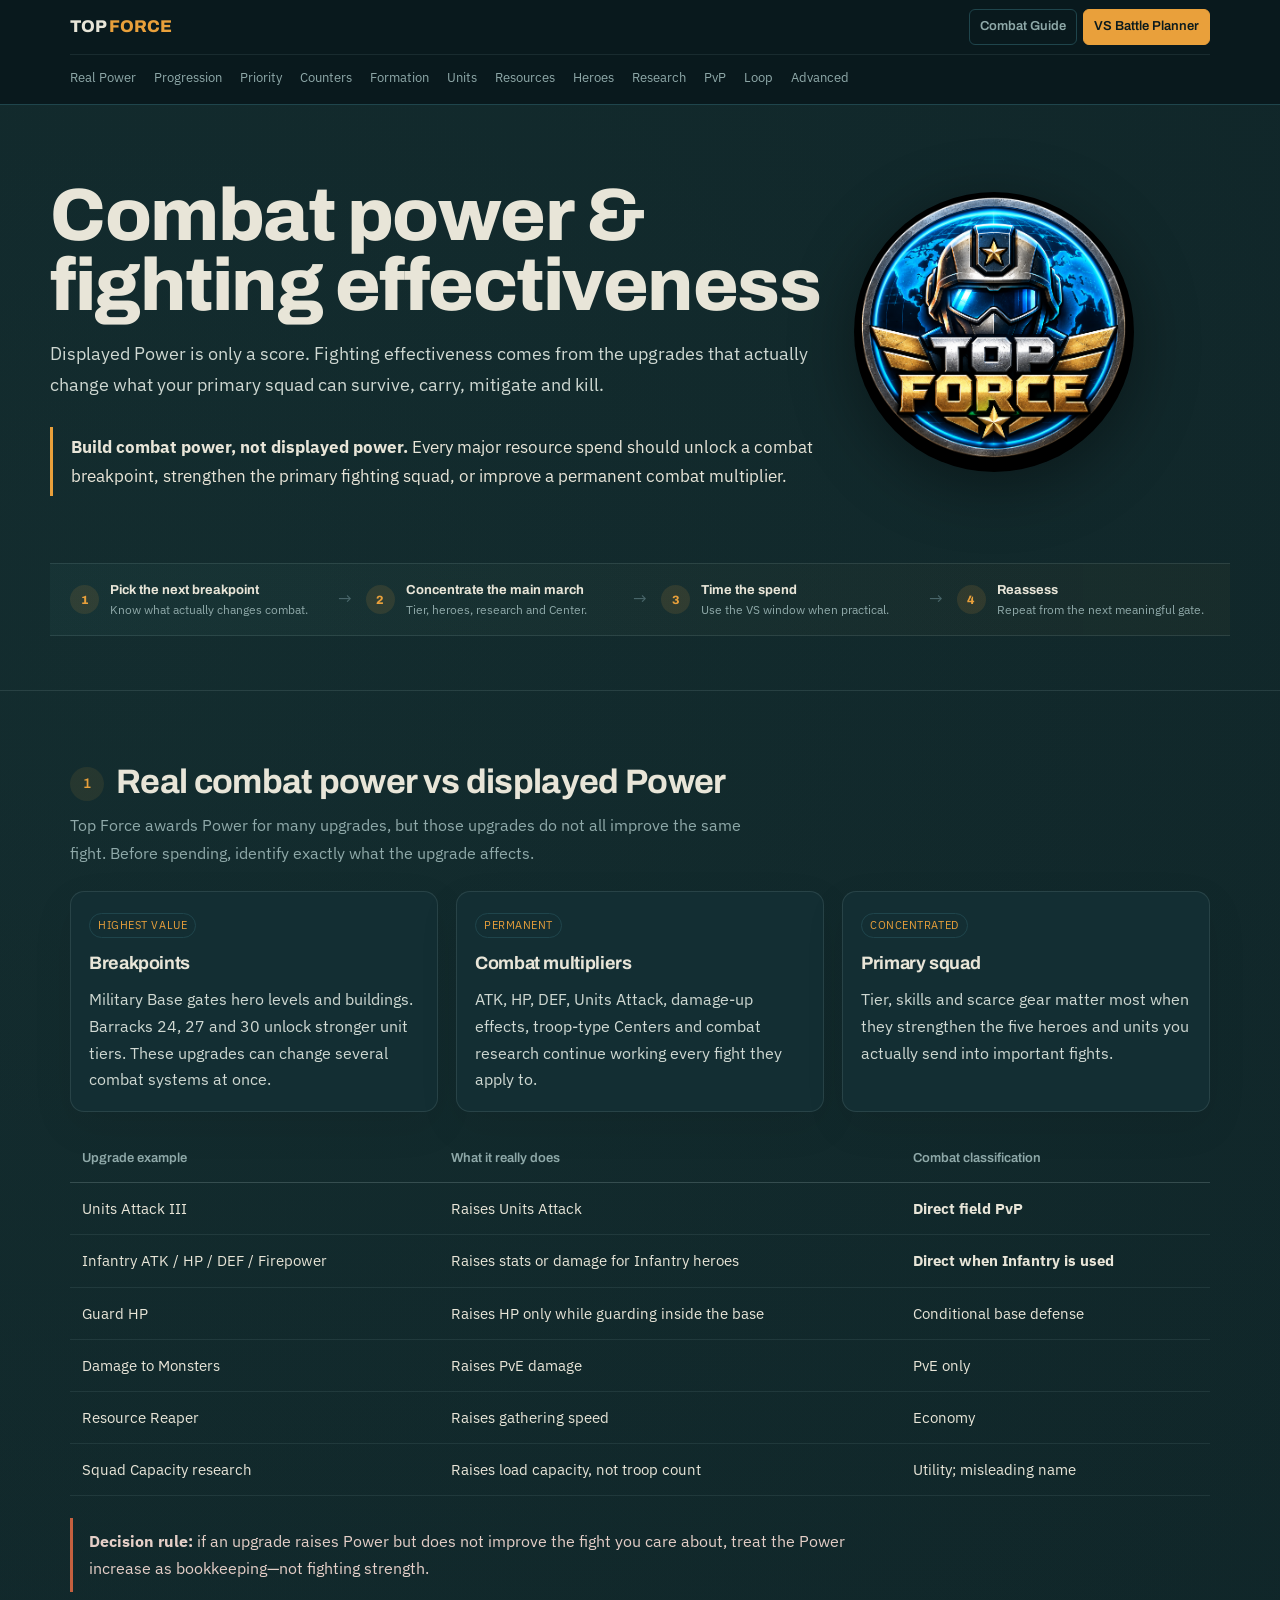
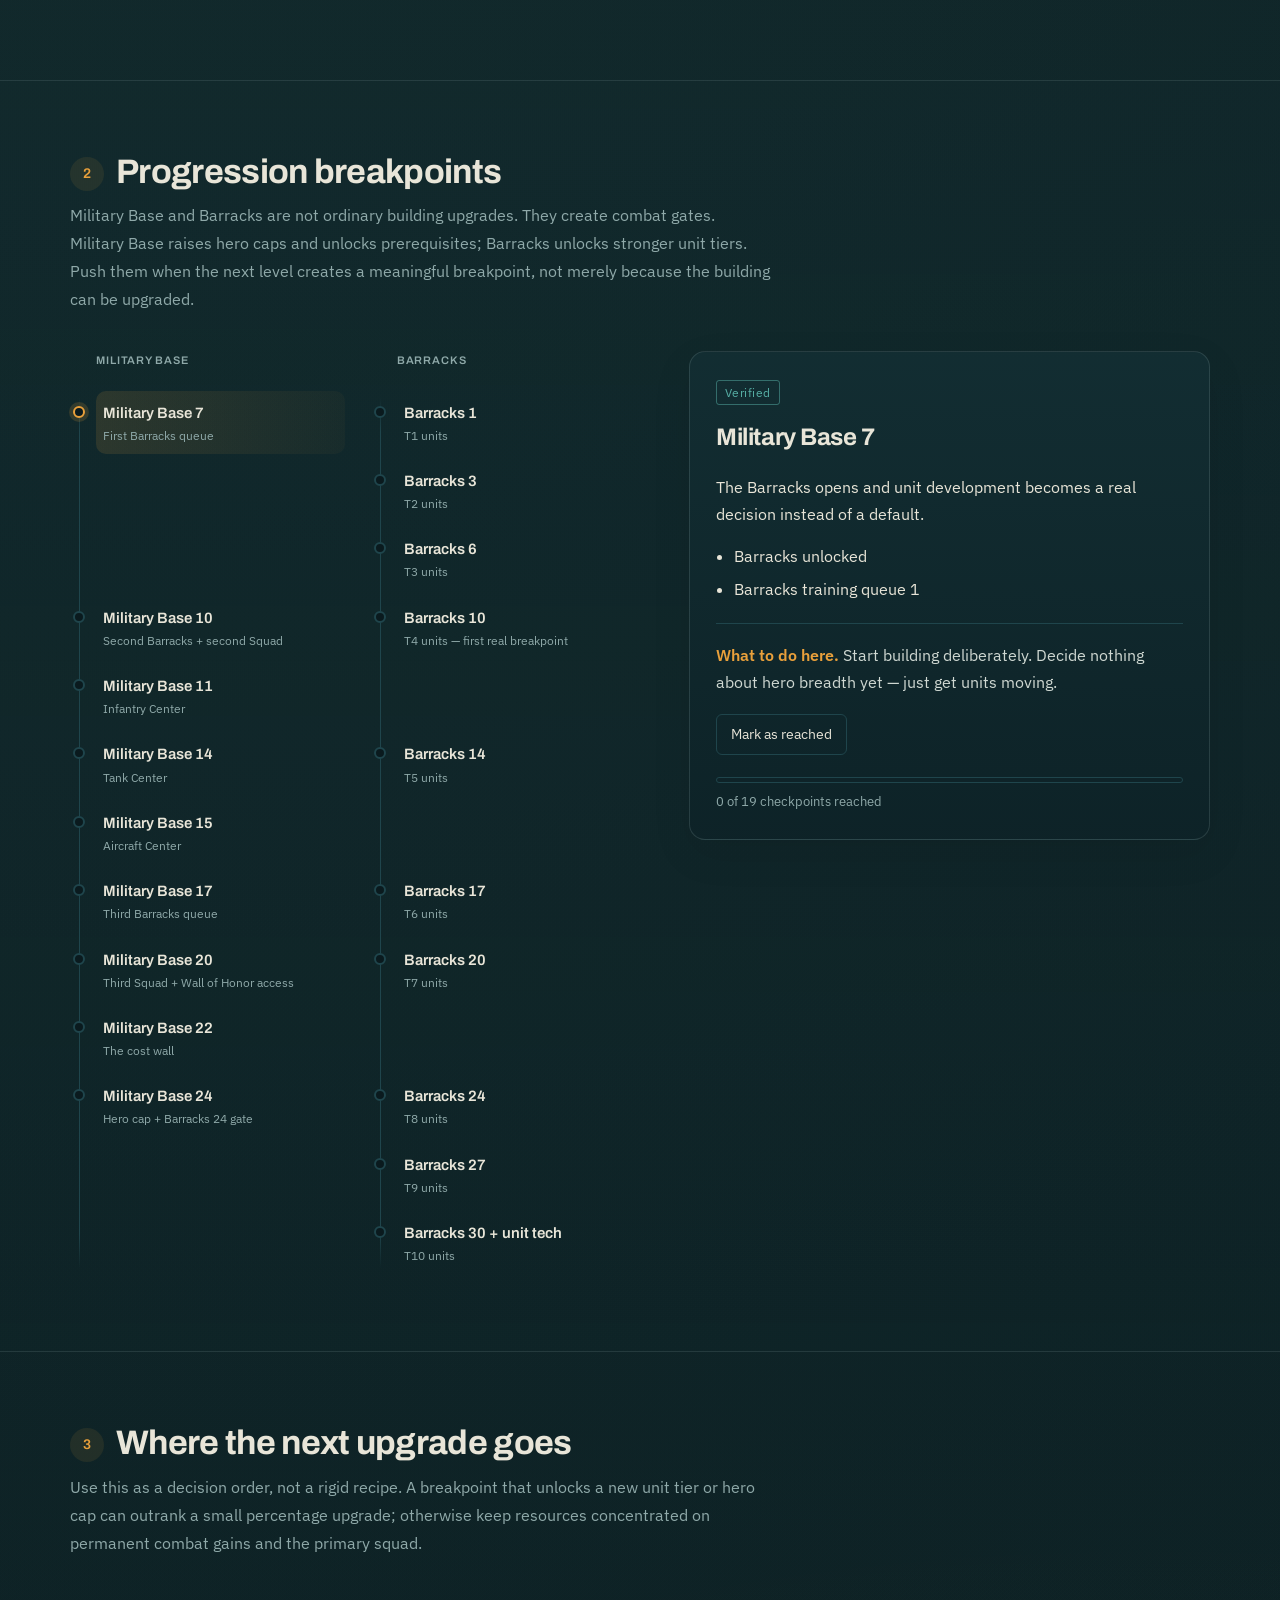
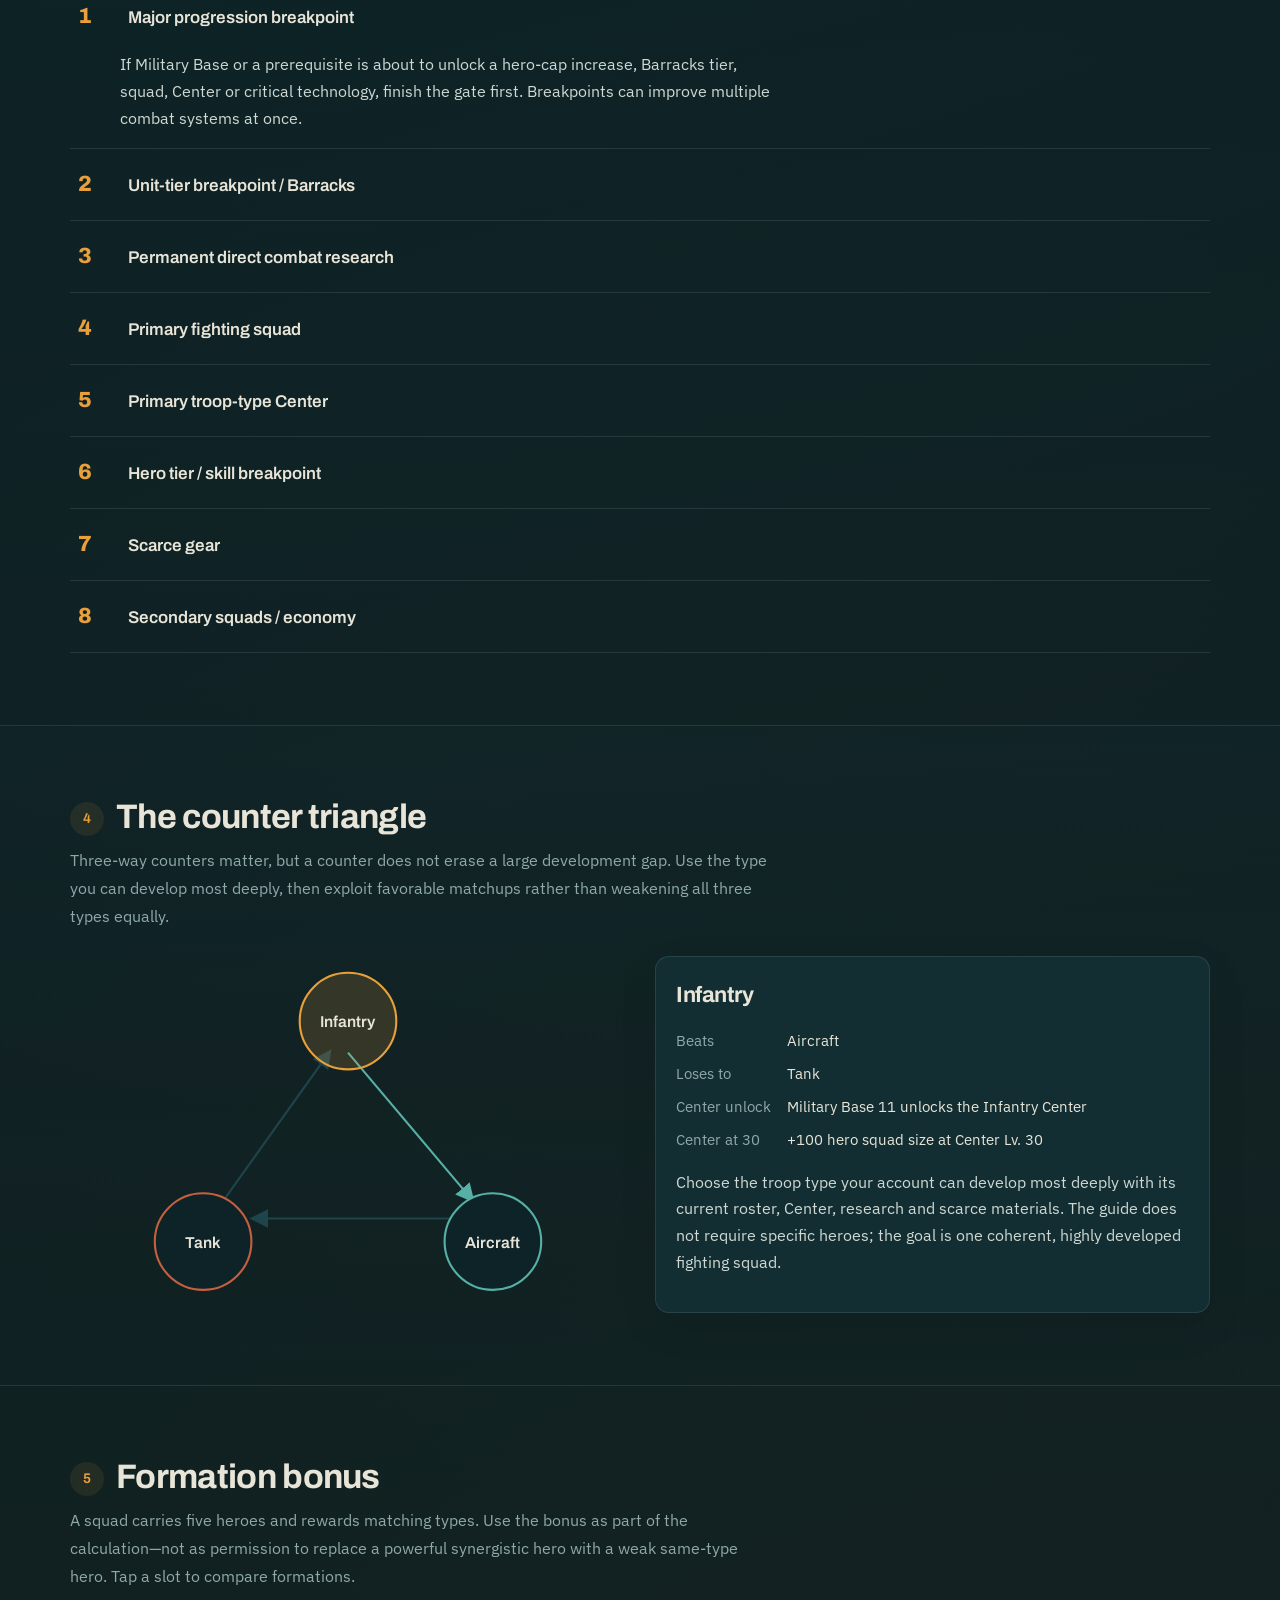
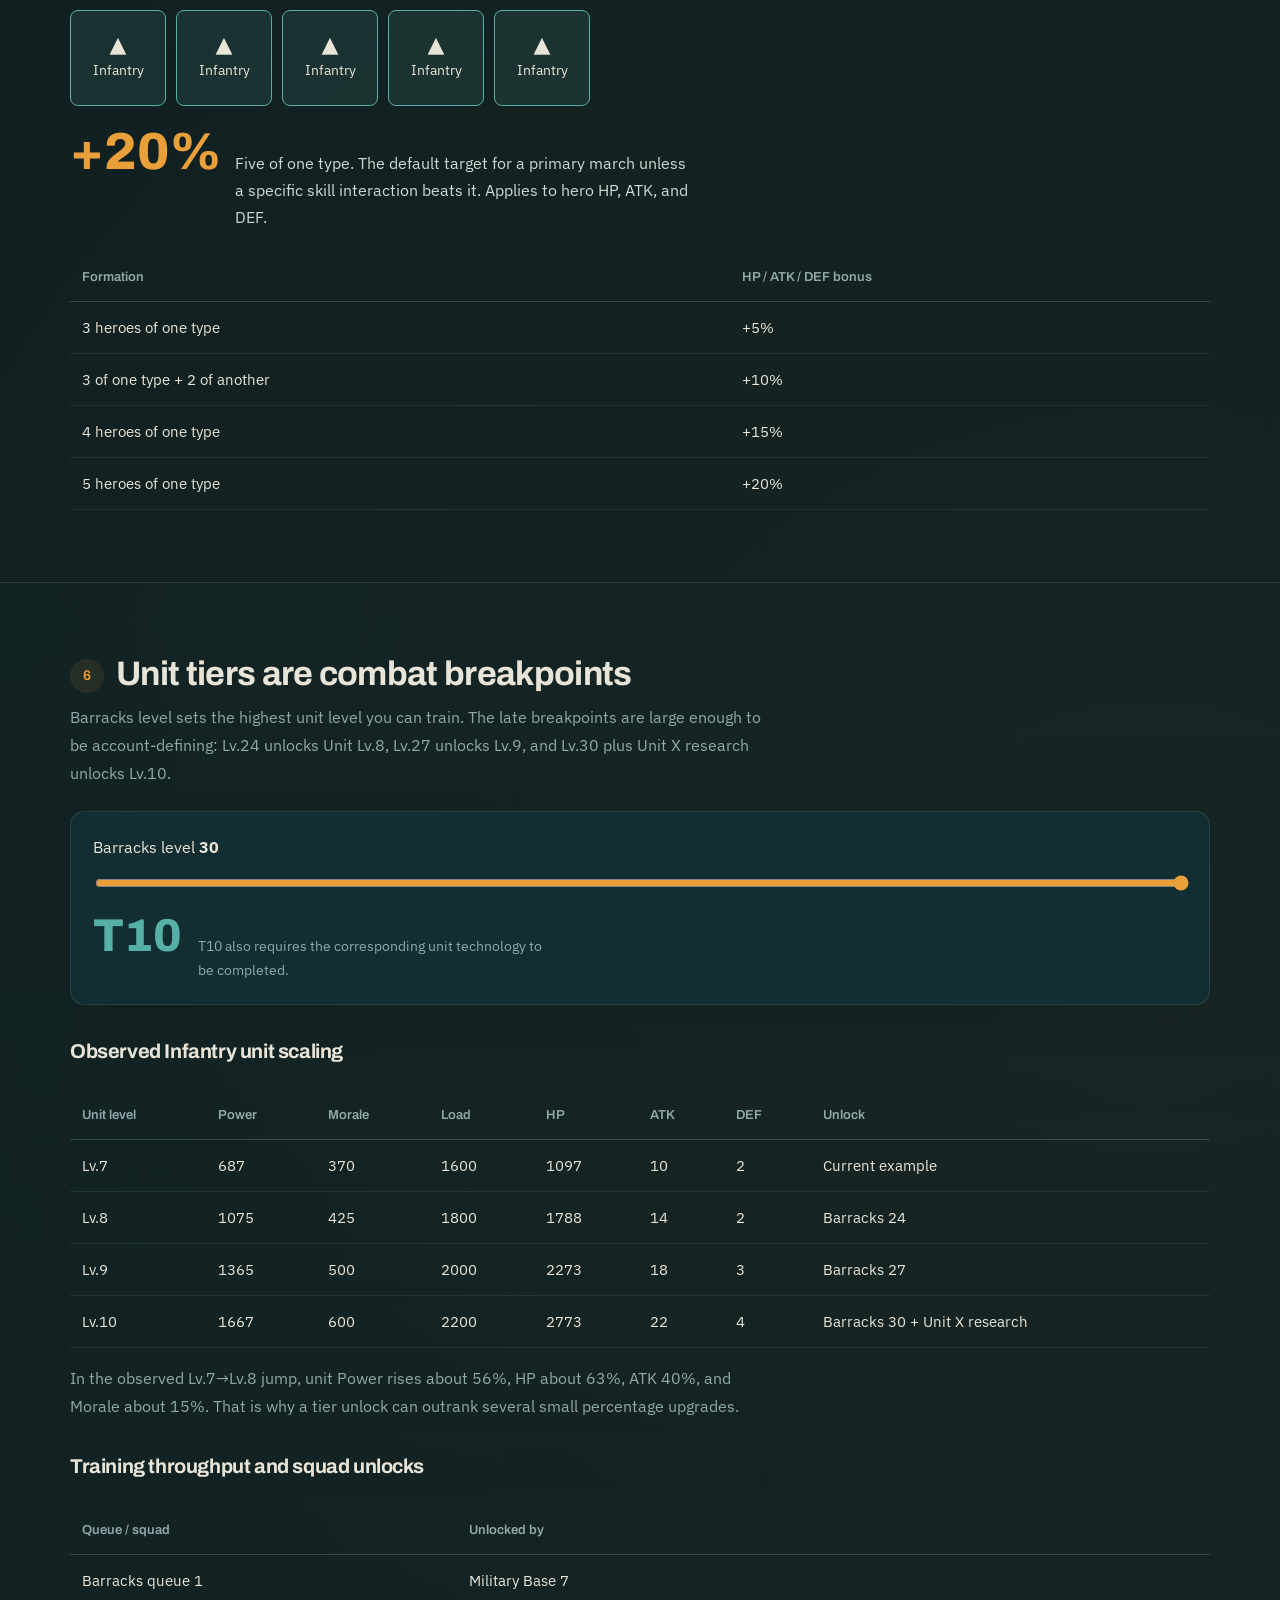
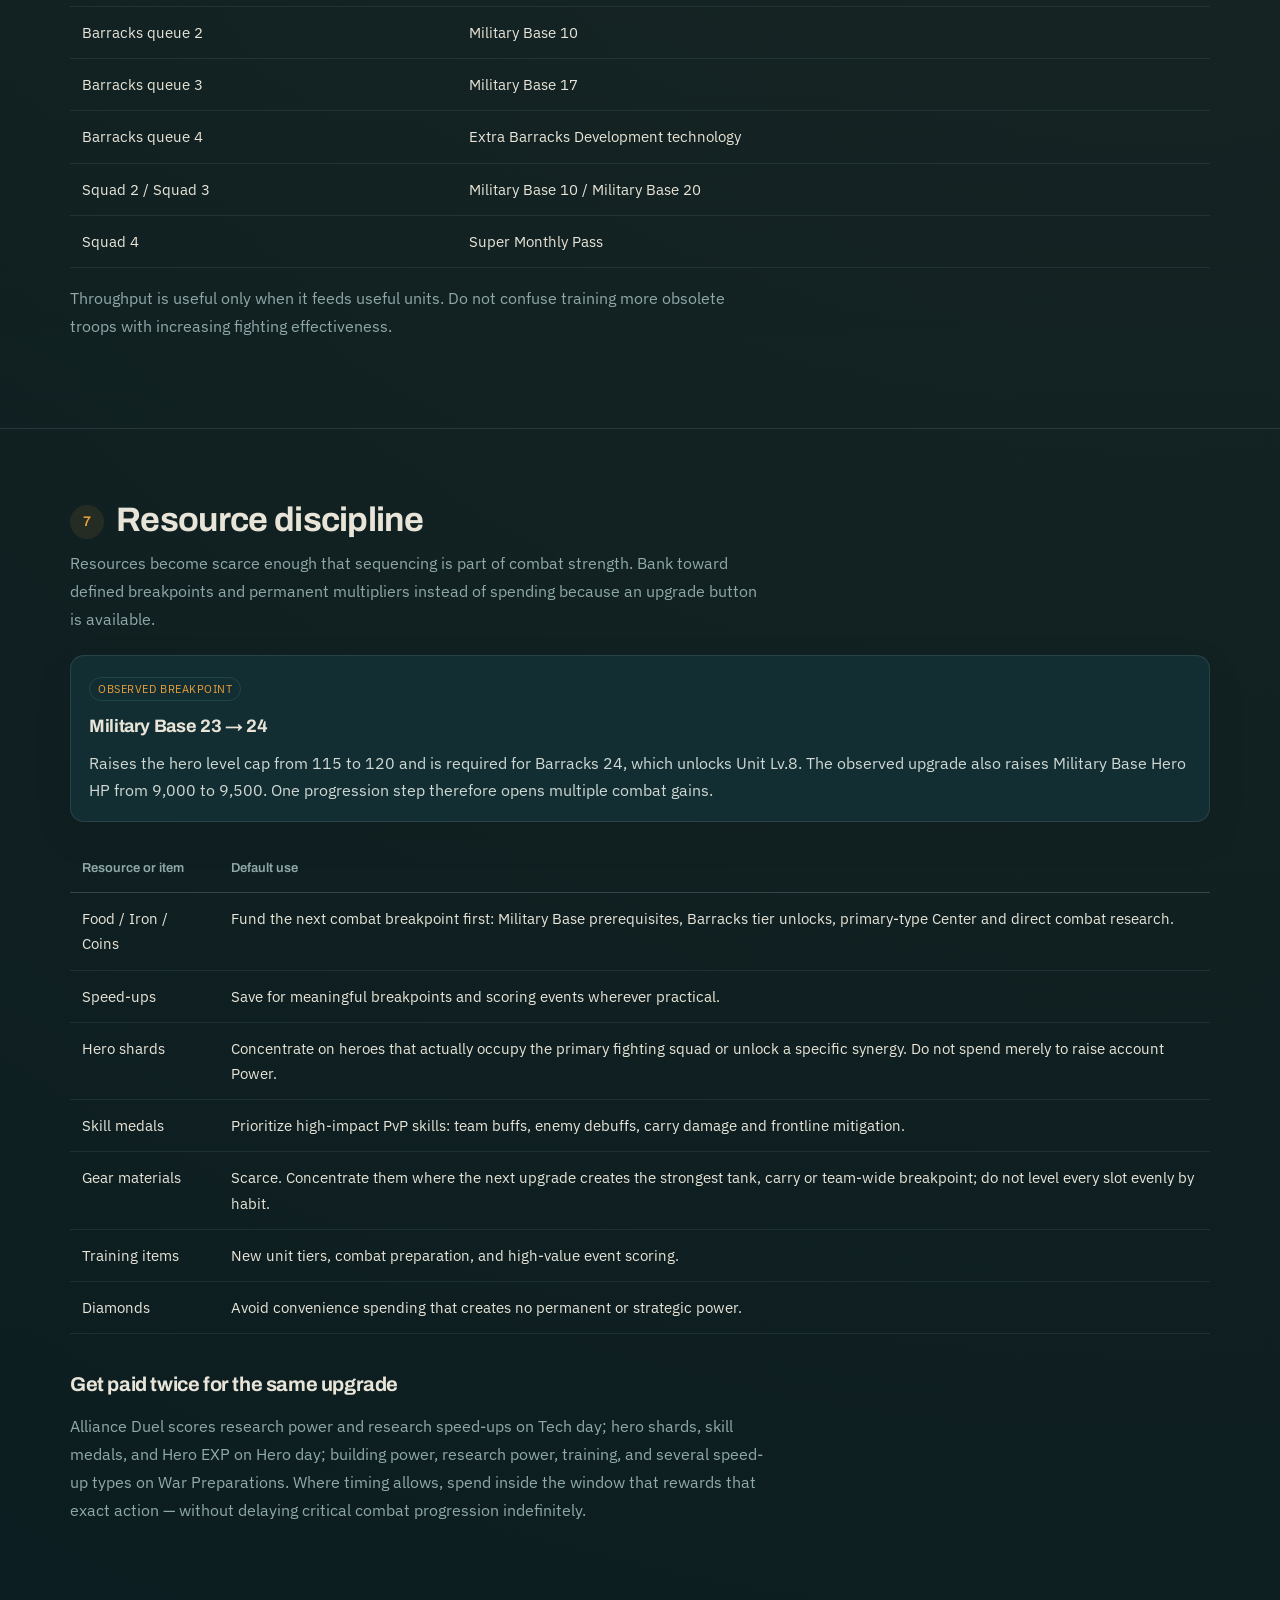
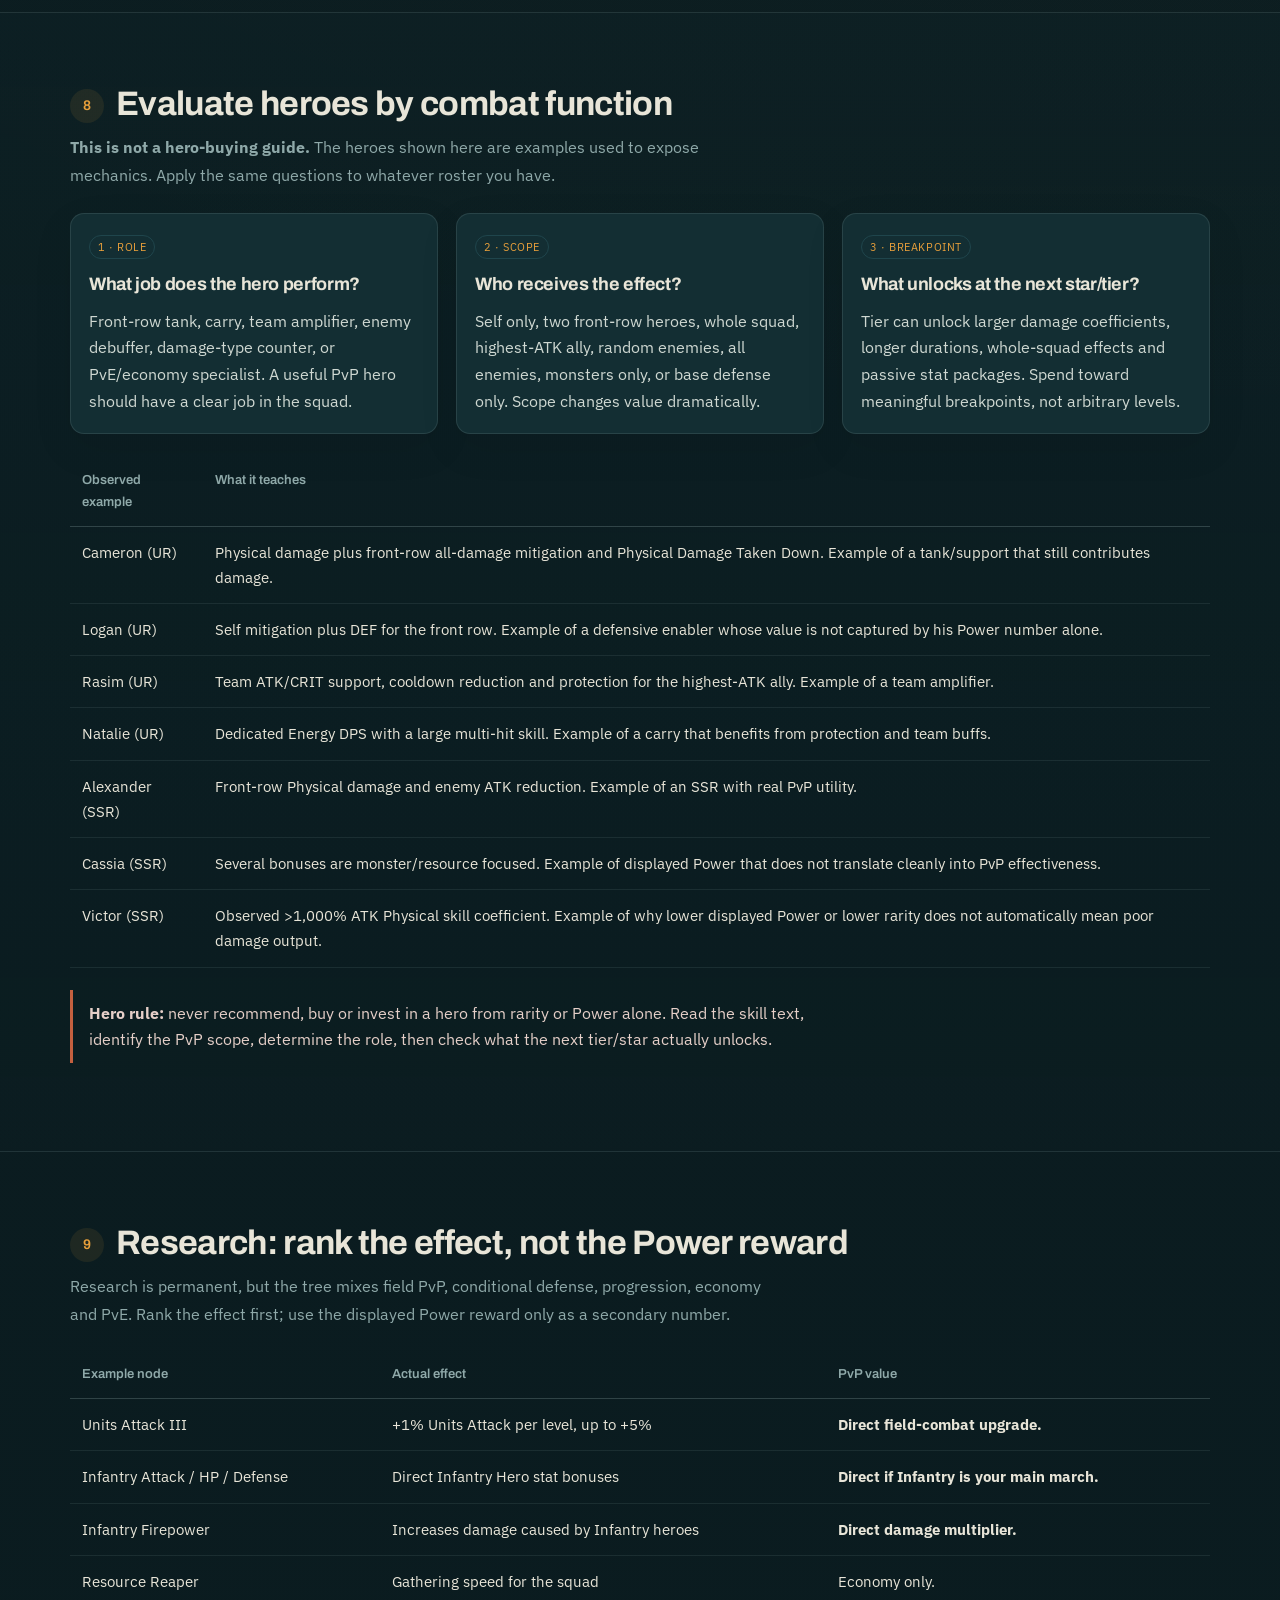
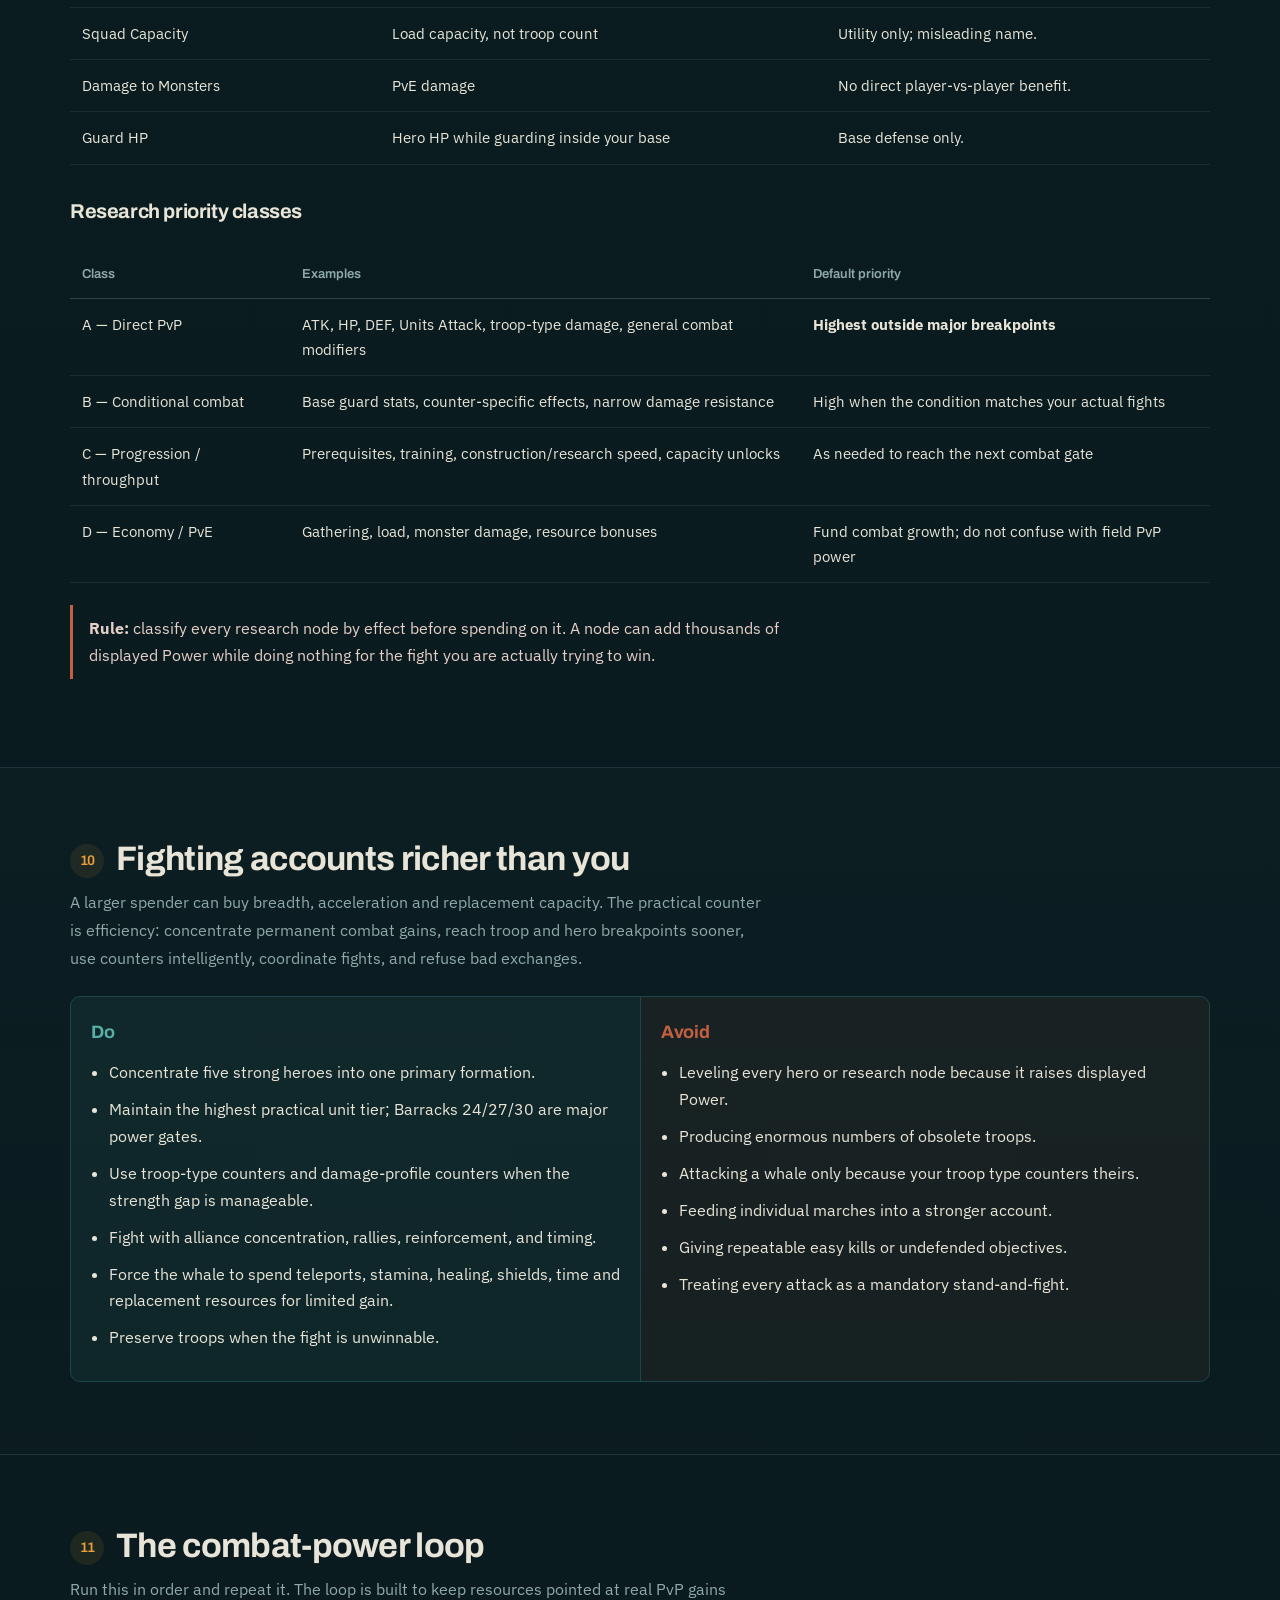
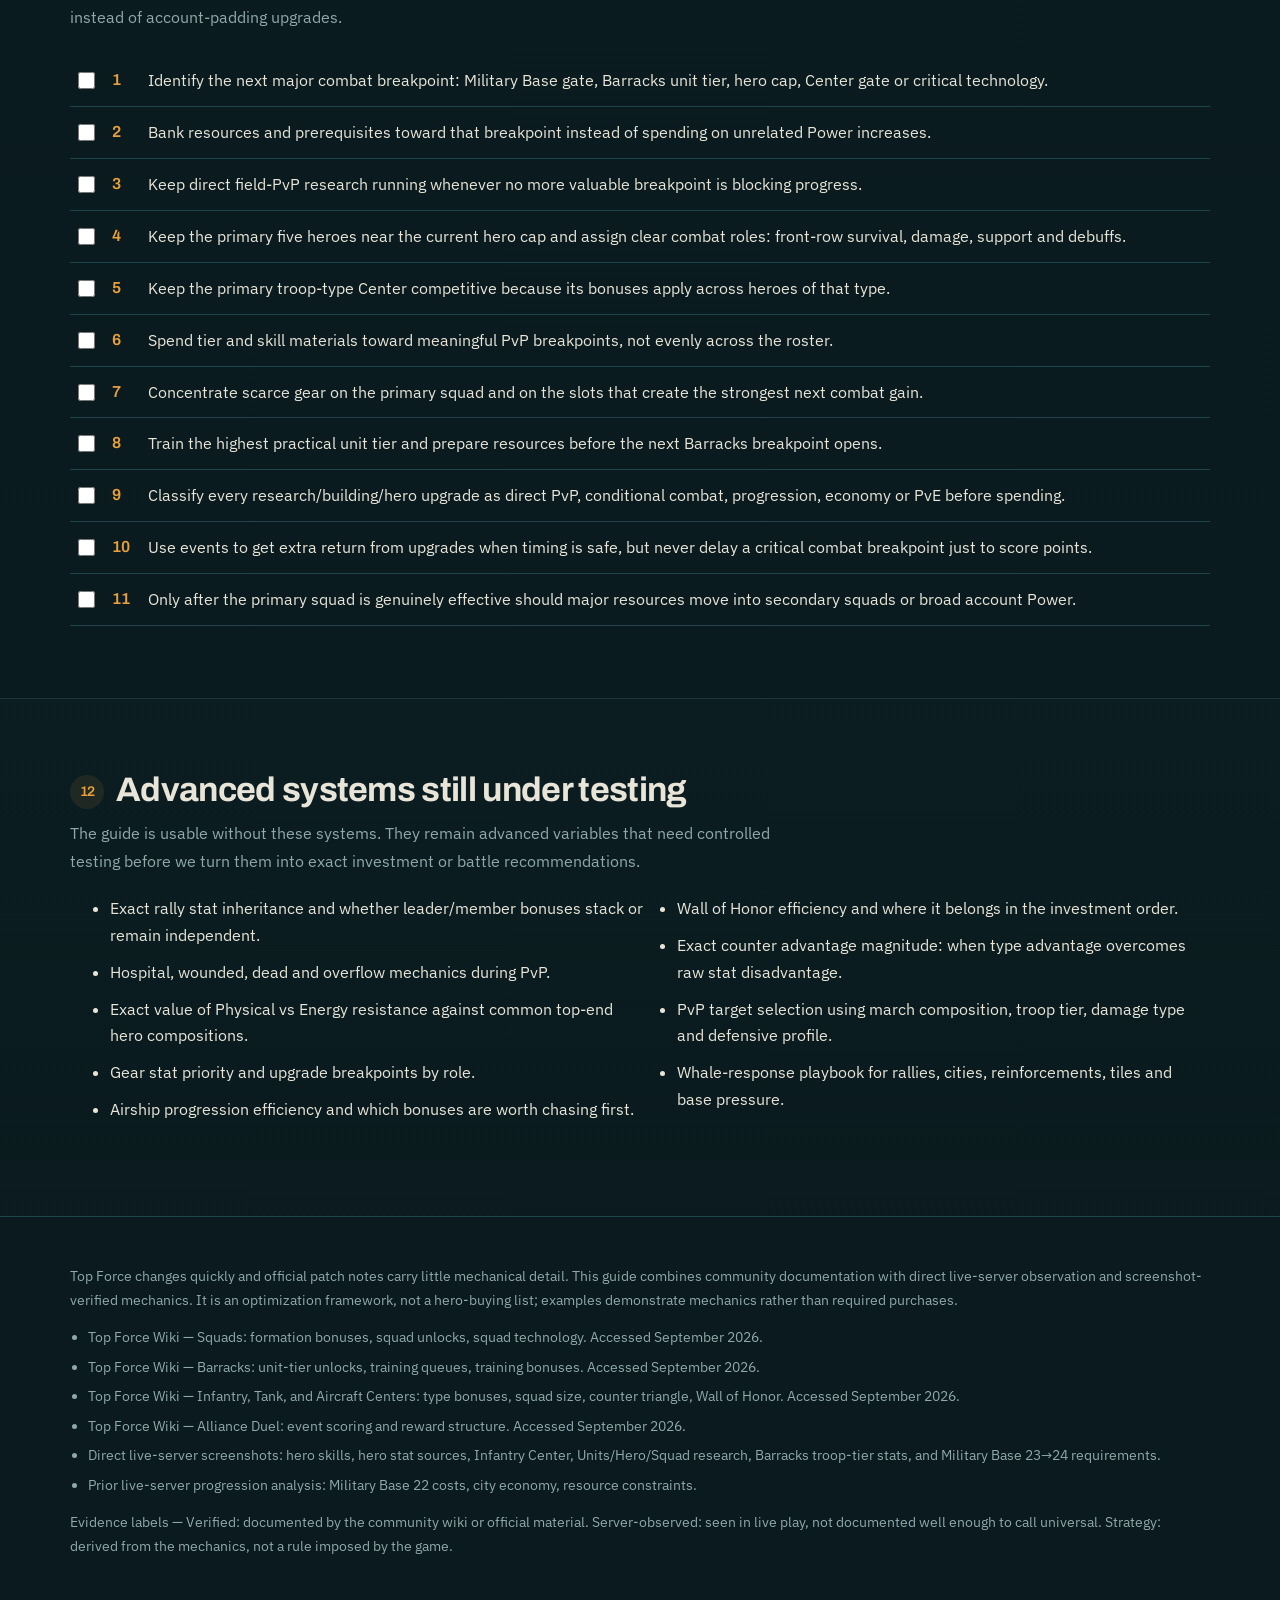
==== commit 32aeb947: "Add files via upload" ====
--- a/vs-battle.html
+++ b/vs-battle.html
@@ -1,16 +1,4 @@
 <!doctype html>
-<!--
-Editor: Visual Studio Code
-Script Name: index.html
-Author: Paul Hanlon
-Date: 2026-09-06
-Description:
-  Single-file interactive web version of the Top Force Combat Power & Fighting Effectiveness
-  Guide. Combat-power optimization guide. Contains a clickable two-lane progression map (Military Base /
-  Barracks), a formation bonus calculator, a troop counter-triangle selector,
-  a barracks tier lookup, and the full priority, resource, and doctrine content.
-  Static HTML/CSS/JavaScript. GitHub Pages compatible. Google Fonts are the only external asset.
--->
 <html lang="en">
 <head>
 <meta charset="utf-8">
@@ -48,7 +36,7 @@
       <a href="#resources">Resources</a><a href="#heroes">Heroes</a><a href="#research">Research</a>
       <a href="#doctrine">PvP</a><a href="#loop">Loop</a><a href="#gaps">Advanced</a>
     </nav>
-    <div class="page-nav" aria-label="Guide pages"><a class="active" href="./index.html">Combat Guide</a><a href="./vs-battle.html">VS Battle Planner</a></div>
+    <div class="page-nav" aria-label="Guide pages"><a href="./index.html">Combat Guide</a><a  class="active" href="./vs-battle.html">VS Battle Planner</a></div>
   </div>
 </header>
 
